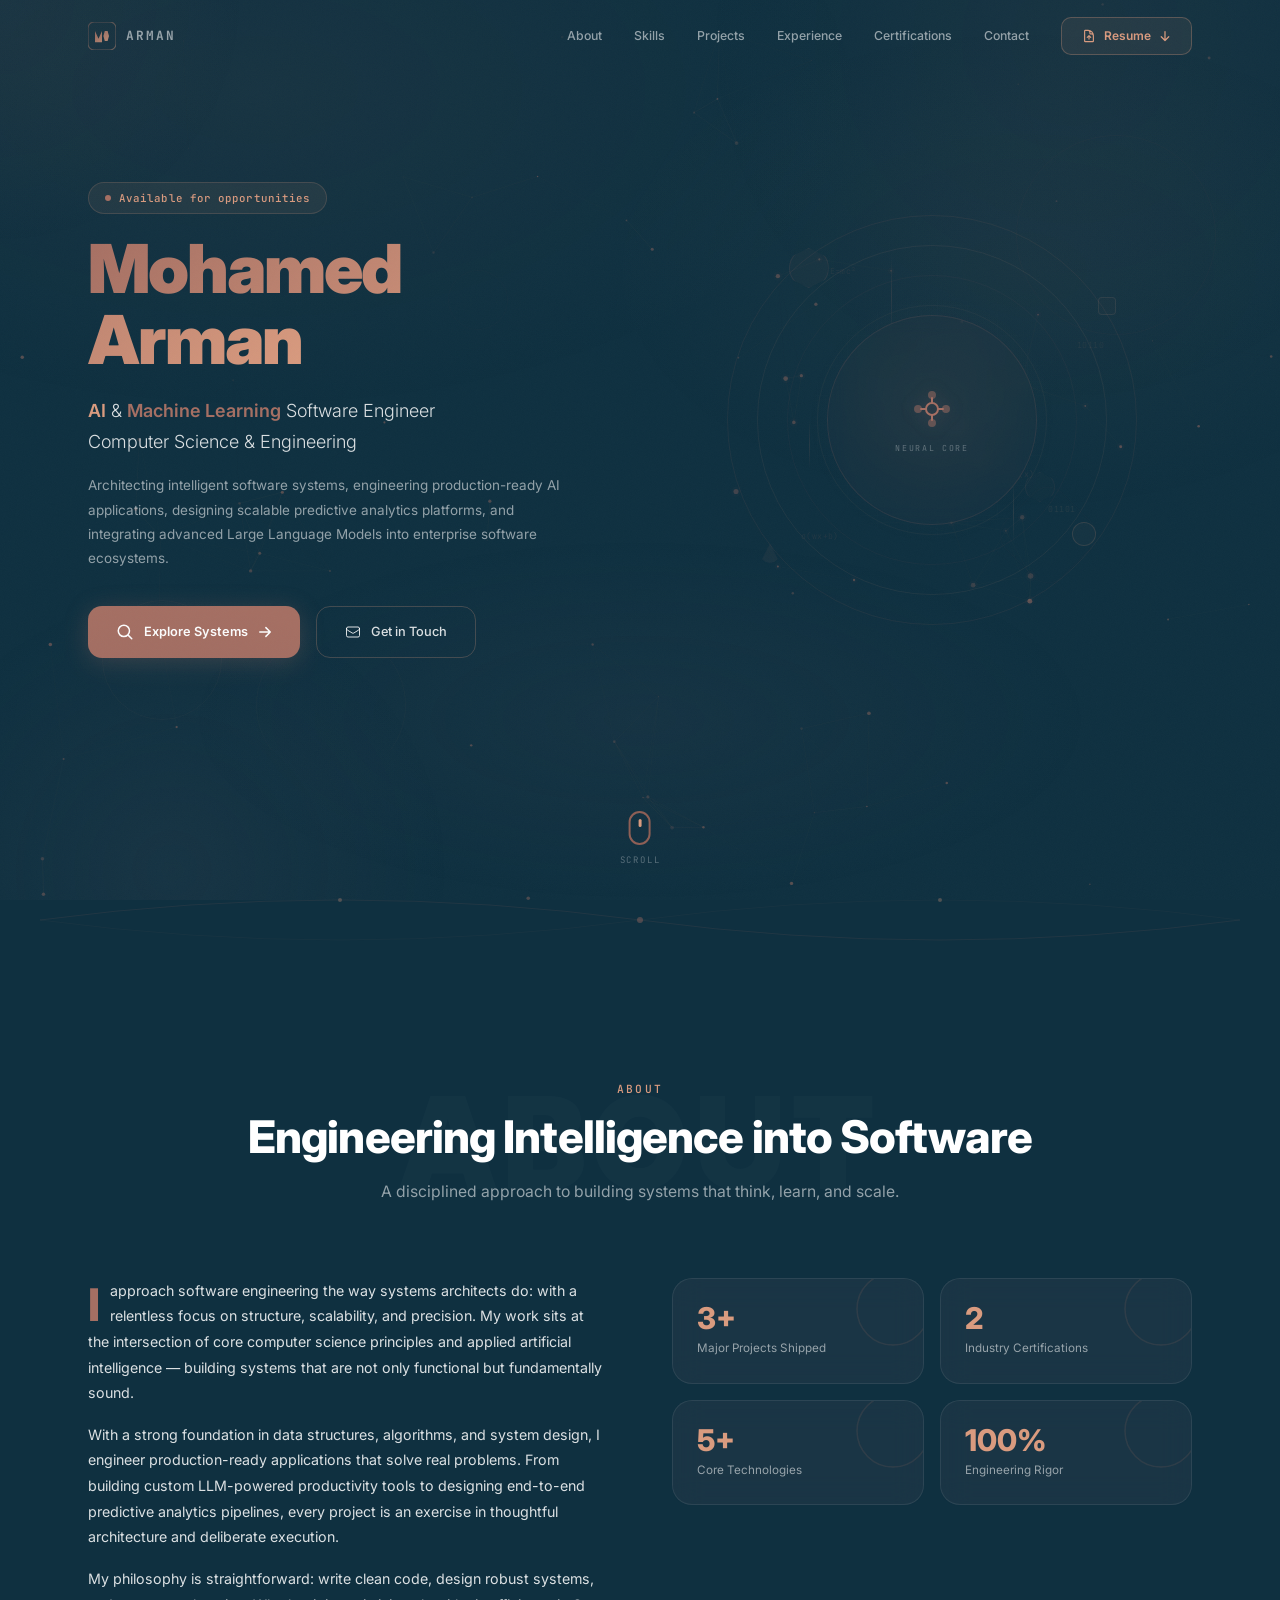
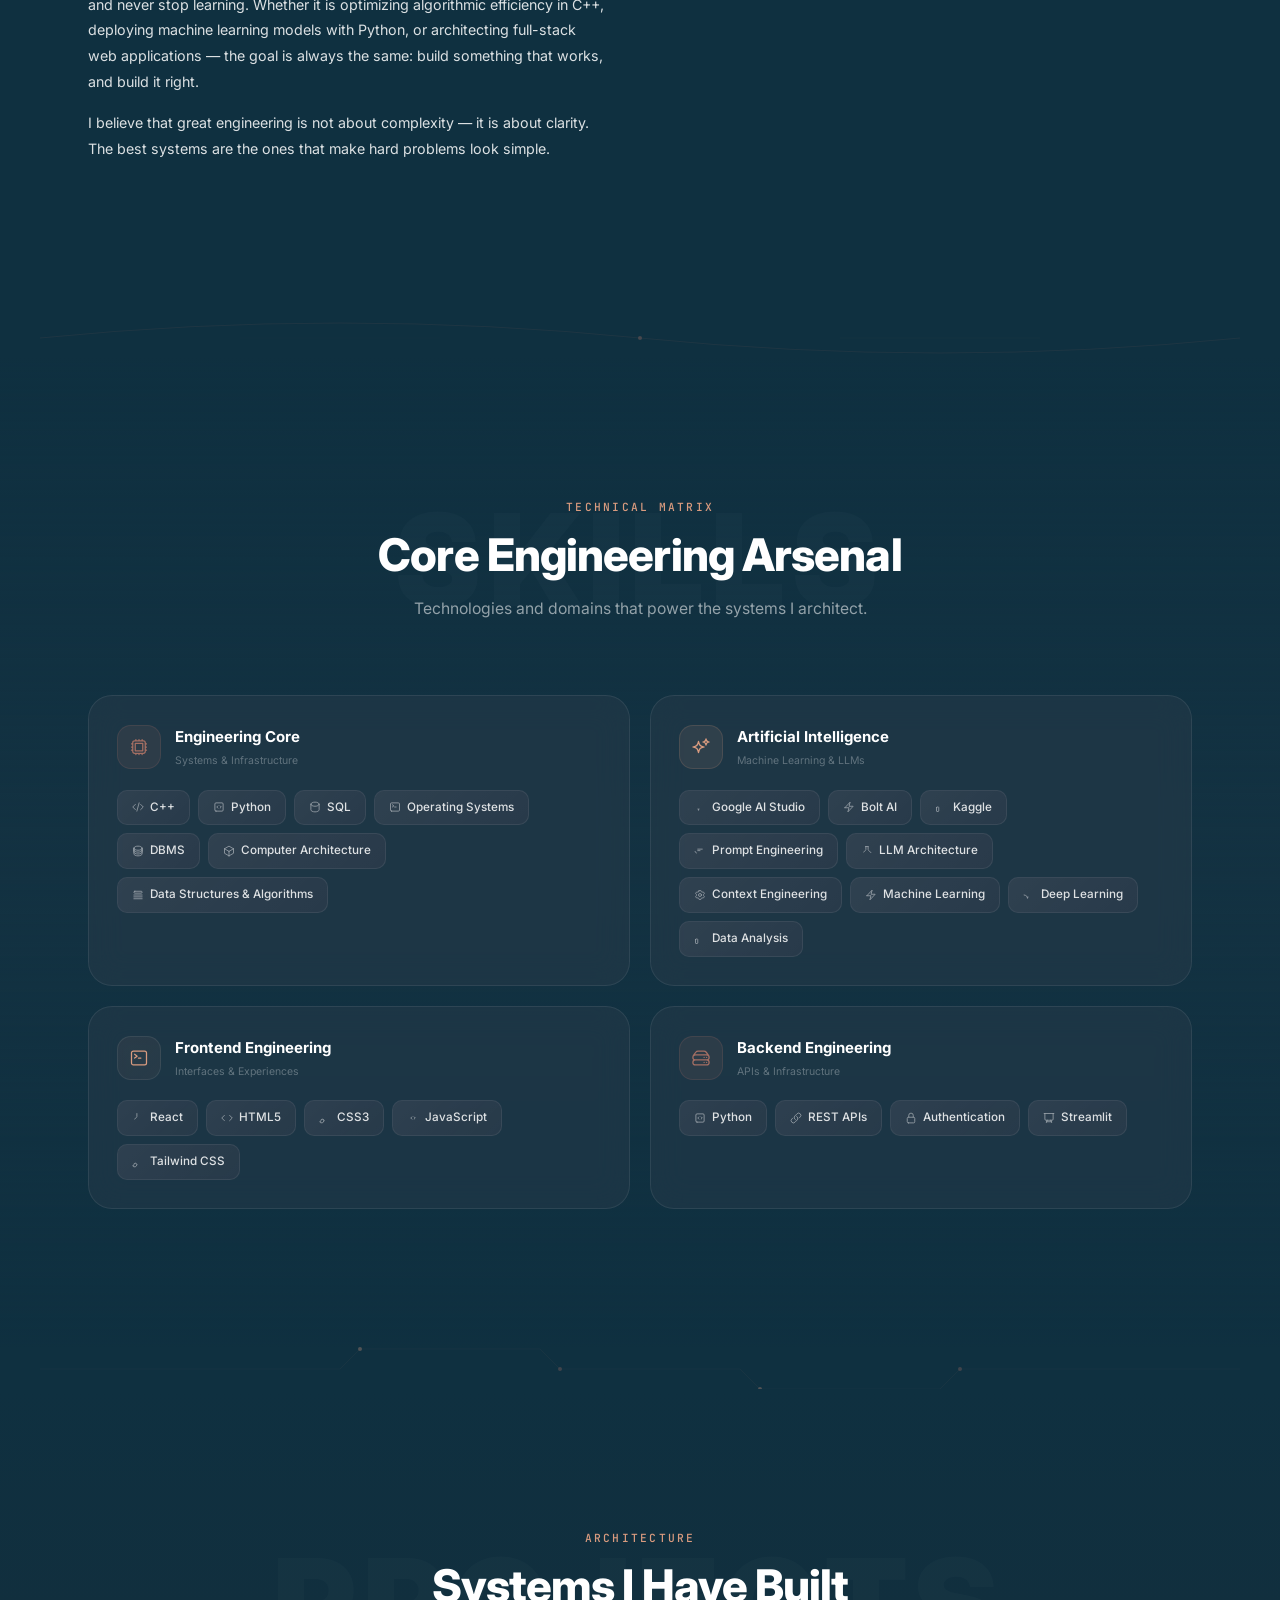
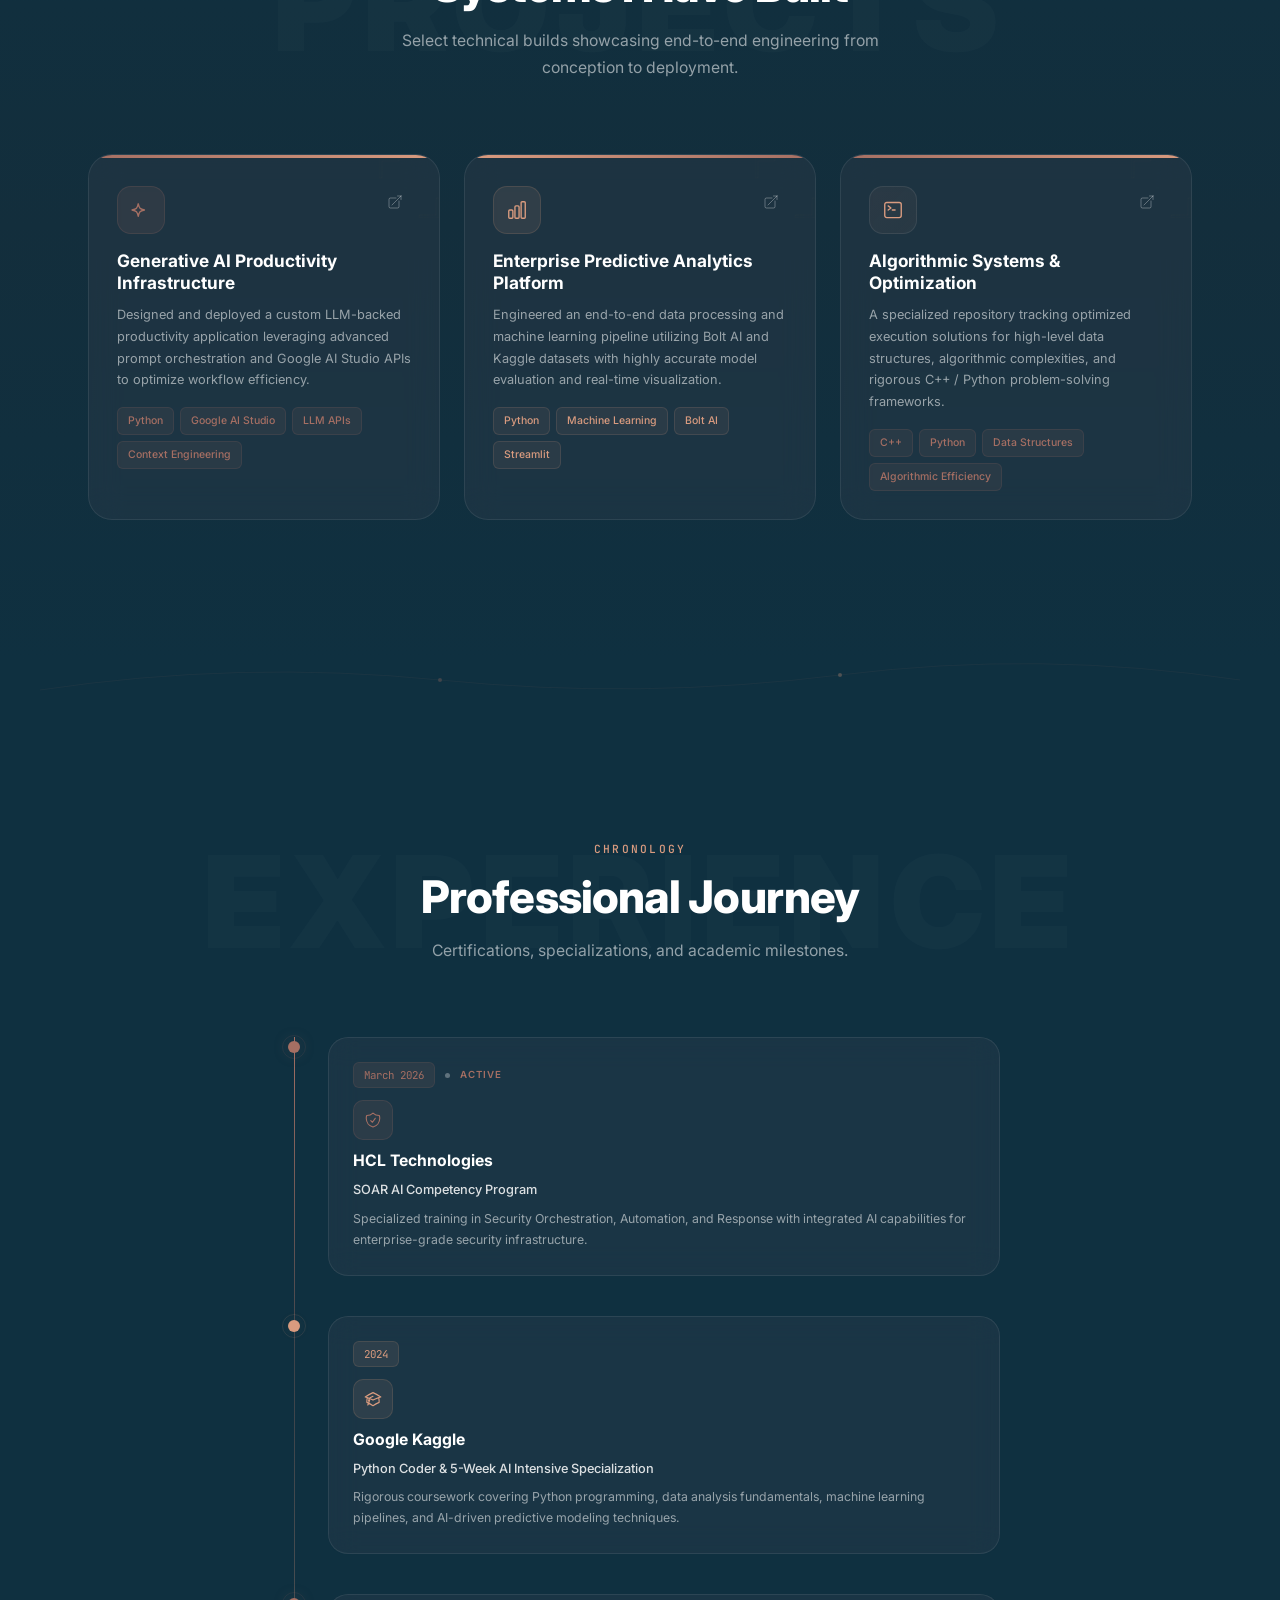
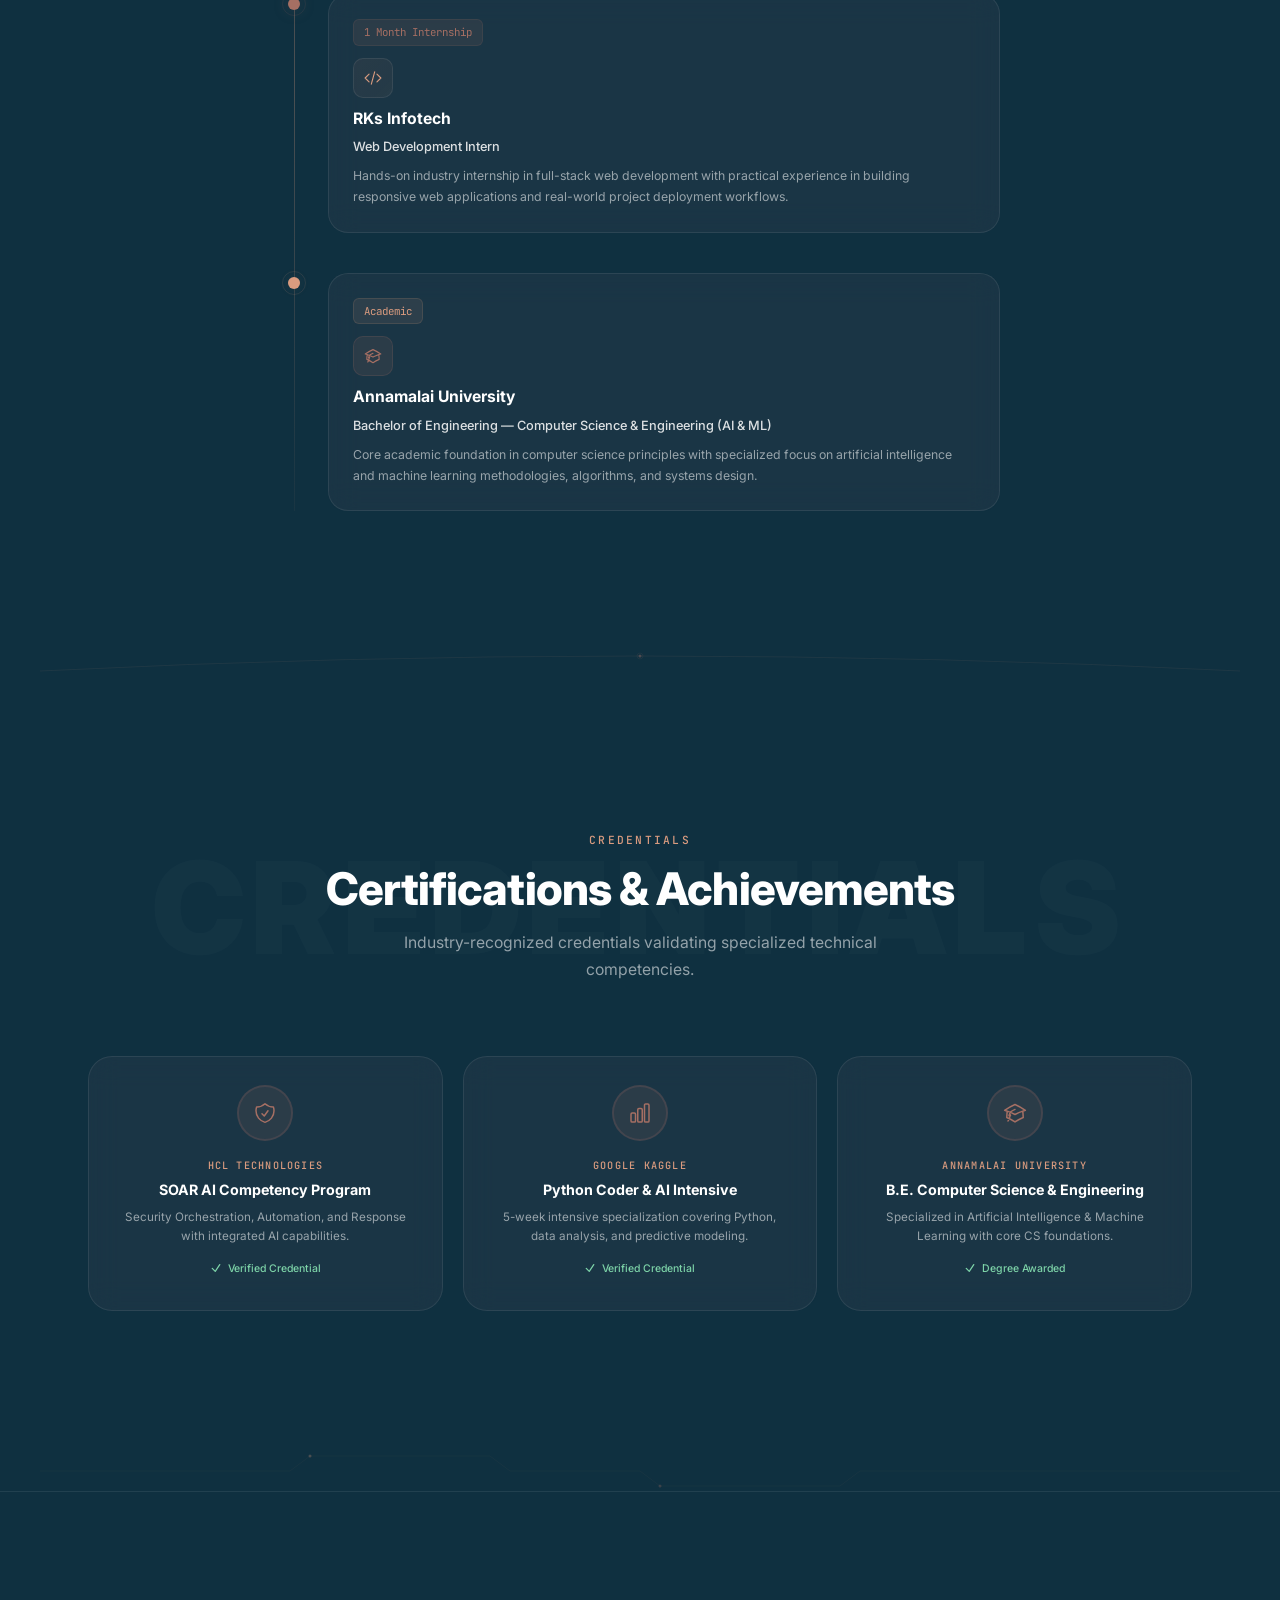
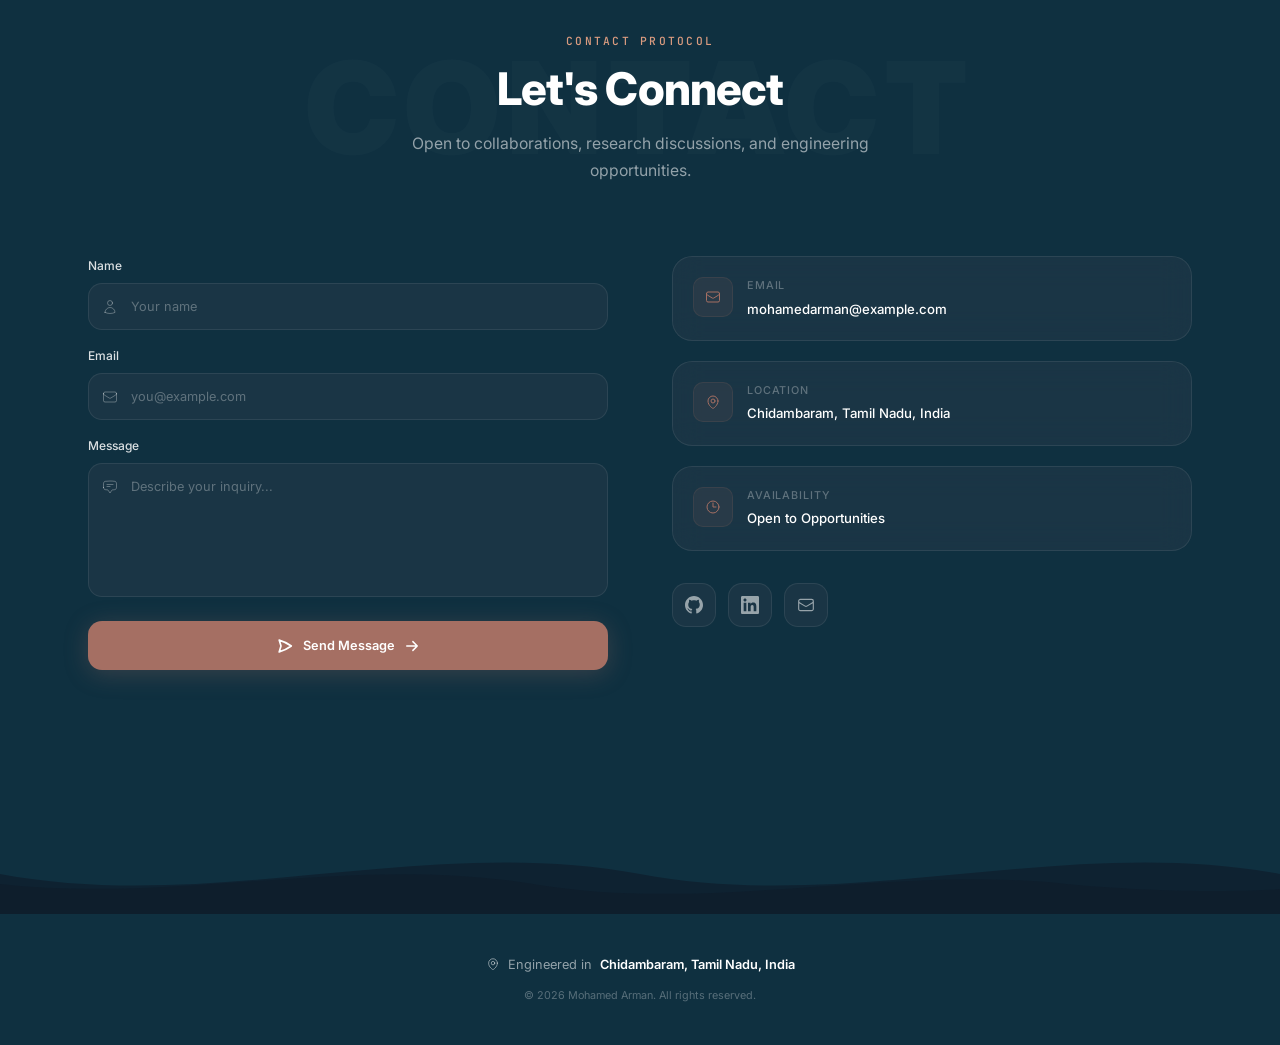
==== index.html @ 9adf2911 "laptop" ====
<!DOCTYPE html>
<html lang="en" class="scroll-smooth">
<head>
  <meta charset="UTF-8">
  <meta name="viewport" content="width=device-width, initial-scale=1.0">
  <meta http-equiv="X-UA-Compatible" content="IE=edge">

  <!-- Primary SEO -->
  <title>Mohamed Arman | AI/ML Software Engineer — Portfolio</title>
  <meta name="description" content="Mohamed Arman — AI & Machine Learning Software Engineer. Portfolio showcasing intelligent systems, predictive analytics, LLM integrations, and full-stack projects. Chidambaram, Tamil Nadu, India.">
  <meta name="keywords" content="Mohamed Arman, AI engineer, machine learning developer, LLM engineer, deep learning, predictive analytics, Python developer, C++ programmer, software engineer India, Chidambaram, Tamil Nadu, Annamalai University, HCL Technologies, Kaggle, Google AI Studio, artificial intelligence portfolio, full stack developer">
  <meta name="author" content="Mohamed Arman">
  <meta name="robots" content="index, follow, max-snippet:-1, max-image-preview:large, max-video-preview:-1">
  <link rel="canonical" href="https://mohamedarman.dev/">

  <!-- Open Graph / Facebook -->
  <meta property="og:type" content="profile">
  <meta property="og:title" content="Mohamed Arman | AI/ML Software Engineer">
  <meta property="og:description" content="Portfolio of Mohamed Arman — AI & Machine Learning Software Engineer specializing in intelligent systems, predictive analytics, and advanced LLM integrations.">
  <meta property="og:url" content="https://mohamedarman.dev/">
  <meta property="og:site_name" content="Mohamed Arman — Portfolio">
  <meta property="og:image" content="https://mohamedarman.dev/og-image.png">
  <meta property="og:image:width" content="1200">
  <meta property="og:image:height" content="630">
  <meta property="og:image:alt" content="Mohamed Arman — AI/ML Software Engineer Portfolio">
  <meta property="og:locale" content="en_IN">
  <meta property="profile:first_name" content="Mohamed">
  <meta property="profile:last_name" content="Arman">

  <!-- Twitter Card -->
  <meta name="twitter:card" content="summary_large_image">
  <meta name="twitter:title" content="Mohamed Arman | AI/ML Software Engineer">
  <meta name="twitter:description" content="AI & Machine Learning Software Engineer. Building intelligent systems, predictive analytics platforms, and advanced LLM integrations.">
  <meta name="twitter:image" content="https://mohamedarman.dev/og-image.png">
  <meta name="twitter:image:alt" content="Mohamed Arman — AI/ML Software Engineer Portfolio">

  <!-- Additional Meta -->
  <meta name="theme-color" content="#0F3040">
  <meta name="msapplication-TileColor" content="#0F3040">
  <meta name="application-name" content="Mohamed Arman Portfolio">
  <meta name="apple-mobile-web-app-title" content="Arman | AI SE">
  <meta name="apple-mobile-web-app-capable" content="yes">
  <meta name="apple-mobile-web-app-status-bar-style" content="black-translucent">

  <!-- Preconnect & Fonts -->
  <link rel="preconnect" href="https://fonts.googleapis.com">
  <link rel="preconnect" href="https://fonts.gstatic.com" crossorigin>
  <link href="https://fonts.googleapis.com/css2?family=Inter:wght@300;400;500;600;700;800;900&family=JetBrains+Mono:wght@400;500;600&display=swap" rel="stylesheet">
  <link rel="stylesheet" href="styles.css">

  <!-- Favicon -->
  <link rel="icon" type="image/svg+xml" href="data:image/svg+xml,<svg xmlns='http://www.w3.org/2000/svg' viewBox='0 0 100 100'><defs><linearGradient id='g' x1='0' y1='0' x2='1' y2='1'><stop offset='0%25' stop-color='%23A56F63'/><stop offset='100%25' stop-color='%23D99B7F'/></linearGradient></defs><rect width='100' height='100' rx='22' fill='%230F3040'/><path d='M25 72V32l12.5 28L50 32v40M55 50l5-18h10l5 18-5 18h-10L55 50z' fill='url(%23g)' opacity='0.9'/></svg>">
  <link rel="apple-touch-icon" href="data:image/svg+xml,<svg xmlns='http://www.w3.org/2000/svg' viewBox='0 0 100 100'><defs><linearGradient id='g' x1='0' y1='0' x2='1' y2='1'><stop offset='0%25' stop-color='%23A56F63'/><stop offset='100%25' stop-color='%23D99B7F'/></linearGradient></defs><rect width='100' height='100' rx='22' fill='%230F3040'/><path d='M25 72V32l12.5 28L50 32v40M55 50l5-18h10l5 18-5 18h-10L55 50z' fill='url(%23g)' opacity='0.9'/></svg>">

  <!-- JSON-LD Structured Data -->
  <script type="application/ld+json">
  {
    "@context": "https://schema.org",
    "@type": "Person",
    "name": "Mohamed Arman",
    "alternateName": ["Arman", "mohamed arman"],
    "url": "https://mohamedarman.dev/",
    "image": "https://mohamedarman.dev/og-image.png",
    "jobTitle": "AI/ML Software Engineer",
    "description": "Software Engineer specializing in Artificial Intelligence, Machine Learning, Deep Learning, LLM Integrations, and Predictive Analytics.",
    "address": {
      "@type": "PostalAddress",
      "addressLocality": "Chidambaram",
      "addressRegion": "Tamil Nadu",
      "addressCountry": "IN"
    },
    "alumniOf": {
      "@type": "CollegeOrUniversity",
      "name": "Annamalai University",
      "department": "Computer Science & Engineering (AI & ML)"
    },
    "knowsAbout": [
      "Artificial Intelligence", "Machine Learning", "Deep Learning",
      "Large Language Models", "Python Programming", "C++ Programming",
      "Predictive Analytics", "Prompt Engineering", "Data Structures",
      "Algorithm Design", "Software Engineering", "Web Development",
      "Google AI Studio", "Kaggle", "LLM Architecture"
    ],
    "sameAs": [
      "https://github.com/",
      "https://linkedin.com/"
    ],
    "hasCredential": [
      {
        "@type": "EducationalOccupationalCredential",
        "name": "SOAR AI Competency Program",
        "recognizedBy": { "@type": "Organization", "name": "HCL Technologies" }
      },
      {
        "@type": "EducationalOccupationalCredential",
        "name": "Python Coder & AI Intensive Specialization",
        "recognizedBy": { "@type": "Organization", "name": "Google Kaggle" }
      }
    ]
  }
  </script>
  <script type="application/ld+json">
  {
    "@context": "https://schema.org",
    "@type": "WebSite",
    "name": "Mohamed Arman — AI/ML Software Engineer Portfolio",
    "url": "https://mohamedarman.dev/",
    "description": "Portfolio of Mohamed Arman, an AI & Machine Learning Software Engineer building intelligent systems and predictive analytics platforms.",
    "author": { "@type": "Person", "name": "Mohamed Arman" },
    "inLanguage": "en-IN"
  }
  </script>
</head>
<body>

  <!-- LOADING SCREEN -->
  <div id="loader" role="status" aria-label="Loading">
    <div class="loader-logo">ARMAN<span style="color:rgba(255,255,255,0.3)"> // </span><span style="color:rgba(255,255,255,0.4)">AI&middot;SE</span></div>
    <div class="loader-bar-track"><div class="loader-bar-fill" id="loader-bar"></div></div>
  </div>

  <!-- SCROLL PROGRESS -->
  <div id="scroll-progress" aria-hidden="true"></div>

  <!-- MOUSE GLOW -->
  <div id="mouse-glow" aria-hidden="true"></div>

  <!-- NOISE TEXTURE -->
  <div id="noise" aria-hidden="true"></div>

  <!-- Floating Accent Shapes -->
  <div class="floating-shapes" aria-hidden="true">
    <div class="float-shape fs-1"></div>
    <div class="float-shape fs-2"></div>
    <div class="float-shape fs-3"></div>
    <div class="float-shape fs-4"></div>
    <div class="float-shape fs-5"></div>
  </div>

  <!-- ═══════ NAVIGATION ═══════ -->
  <header id="nav" role="banner">
    <div class="container nav-inner">
      <a href="#hero" class="nav-logo" aria-label="Arman — Home">
        <svg class="nav-monogram" width="28" height="28" viewBox="0 0 100 100" aria-hidden="true">
          <defs><linearGradient id="nav-g" x1="0" y1="0" x2="1" y2="1"><stop offset="0%" stop-color="#A56F63"/><stop offset="100%" stop-color="#D99B7F"/></linearGradient></defs>
          <rect width="100" height="100" rx="22" fill="none" stroke="url(#nav-g)" stroke-width="4" opacity="0.4"/>
          <path d="M25 72V32l12.5 28L50 32v40M55 50l5-18h10l5 18-5 18h-10L55 50z" fill="url(#nav-g)" opacity="0.85"/>
        </svg>
        <span>ARMAN</span>
      </a>

      <nav class="nav-links" aria-label="Primary navigation">
        <a href="#about" class="nav-link">About</a>
        <a href="#skills" class="nav-link">Skills</a>
        <a href="#projects" class="nav-link">Projects</a>
        <a href="#experience" class="nav-link">Experience</a>
        <a href="#certifications" class="nav-link">Certifications</a>
        <a href="#contact" class="nav-link">Contact</a>
        <a href="#" class="nav-resume" aria-label="Download resume">
          <svg width="14" height="14" fill="none" viewBox="0 0 24 24" stroke="currentColor" stroke-width="2"><path stroke-linecap="round" stroke-linejoin="round" d="M19.5 14.25v-2.625a3.375 3.375 0 00-3.375-3.375h-1.5A1.125 1.125 0 0113.5 7.125v-1.5a3.375 3.375 0 00-3.375-3.375H8.25m6.75 12l-3-3m0 0l-3 3m3-3v6m-1.5-15H5.625c-.621 0-1.125.504-1.125 1.125v17.25c0 .621.504 1.125 1.125 1.125h12.75c.621 0 1.125-.504 1.125-1.125V11.25a9 9 0 00-9-9z"/></svg>
          Resume
          <svg width="12" height="12" fill="none" viewBox="0 0 24 24" stroke="currentColor" stroke-width="2.5"><path stroke-linecap="round" stroke-linejoin="round" d="M19.5 13.5L12 21m0 0l-7.5-7.5M12 21V3"/></svg>
        </a>
      </nav>

      <button class="menu-toggle" id="menu-toggle" aria-label="Open menu" aria-expanded="false">
        <svg width="22" height="22" fill="none" viewBox="0 0 24 24" stroke="currentColor" stroke-width="2"><path stroke-linecap="round" stroke-linejoin="round" d="M3.75 6.75h16.5M3.75 12h16.5m-16.5 5.25h16.5"/></svg>
      </button>
    </div>
  </header>

  <!-- MOBILE MENU -->
  <div id="mobile-menu" role="dialog" aria-label="Mobile navigation">
    <button class="close-btn" id="menu-close" aria-label="Close menu">
      <svg width="24" height="24" fill="none" viewBox="0 0 24 24" stroke="currentColor" stroke-width="2"><path stroke-linecap="round" stroke-linejoin="round" d="M6 18L18 6M6 6l12 12"/></svg>
    </button>
    <a href="#about" class="mobile-link">About</a>
    <a href="#skills" class="mobile-link">Skills</a>
    <a href="#projects" class="mobile-link">Projects</a>
    <a href="#experience" class="mobile-link">Experience</a>
    <a href="#certifications" class="mobile-link">Certifications</a>
    <a href="#contact" class="mobile-link">Contact</a>
    <a href="#" class="btn-primary btn-light-sweep btn-ripple" style="margin-top:16px;">Download Resume</a>
  </div>

  <!-- ═══════ HERO ═══════ -->
  <section id="hero" class="section">
    <canvas id="hero-canvas" aria-hidden="true"></canvas>
    <div class="container hero-grid">
      <div data-reveal>
        <div class="hero-badge">
          <span class="dot"></span>
          Available for opportunities
        </div>
        <h1 class="hero-name">
          <span class="hero-gradient-text">Mohamed Arman</span>
        </h1>
        <h2 class="hero-subtitle">
          <strong>AI</strong> &amp; <em>Machine Learning</em> Software Engineer<br>
          Computer Science &amp; Engineering
        </h2>
        <p class="hero-desc">
          Architecting intelligent software systems, engineering production-ready AI applications, designing scalable predictive analytics platforms, and integrating advanced Large Language Models into enterprise software ecosystems.
        </p>
        <div class="hero-actions">
          <a href="#projects" class="btn-primary btn-light-sweep btn-ripple">
            <svg width="18" height="18" fill="none" viewBox="0 0 24 24" stroke="currentColor" stroke-width="2"><path stroke-linecap="round" stroke-linejoin="round" d="M21 21l-5.197-5.197m0 0A7.5 7.5 0 105.196 5.196a7.5 7.5 0 0010.607 10.607z"/></svg>
            Explore Systems
            <svg width="14" height="14" fill="none" viewBox="0 0 24 24" stroke="currentColor" stroke-width="2.5"><path stroke-linecap="round" stroke-linejoin="round" d="M13.5 4.5L21 12m0 0l-7.5 7.5M21 12H3"/></svg>
          </a>
          <a href="#contact" class="btn-ghost">
            <svg width="16" height="16" fill="none" viewBox="0 0 24 24" stroke="currentColor" stroke-width="1.5"><path stroke-linecap="round" stroke-linejoin="round" d="M21.75 6.75v10.5a2.25 2.25 0 01-2.25 2.25h-15a2.25 2.25 0 01-2.25-2.25V6.75m19.5 0A2.25 2.25 0 0019.5 4.5h-15a2.25 2.25 0 00-2.25 2.25m19.5 0v.243a2.25 2.25 0 01-1.07 1.916l-7.5 4.615a2.25 2.25 0 01-2.36 0L3.32 8.91a2.25 2.25 0 01-1.07-1.916V6.75"/></svg>
            Get in Touch
          </a>
        </div>
      </div>

      <!-- Hero Visual: Neural Network Artwork -->
      <div class="hero-visual" aria-hidden="true">
        <div class="neural-artwork">
          <!-- Blueprint grid overlay -->
          <div class="neural-grid"></div>
          
          <!-- Floating geometric shapes -->
          <div class="geo-shape geo-hexagon"></div>
          <div class="geo-shape geo-circle"></div>
          <div class="geo-shape geo-triangle"></div>
          <div class="geo-shape geo-square"></div>
          <div class="geo-shape geo-hex-2"></div>
          
          <!-- Orbital rings -->
          <div class="neural-ring ring-1"></div>
          <div class="neural-ring ring-2"></div>
          <div class="neural-ring ring-3"></div>
          <div class="neural-ring ring-4"></div>
          
          <!-- Central AI core -->
          <div class="ai-core">
            <div class="ai-core-pulse"></div>
            <div class="ai-core-ring"></div>
            <svg class="ai-core-icon" width="48" height="48" viewBox="0 0 24 24" fill="none" stroke="currentColor" stroke-width="1">
              <circle cx="12" cy="12" r="3"/>
              <circle cx="12" cy="5" r="1.5" fill="currentColor" opacity="0.5"/>
              <circle cx="19" cy="12" r="1.5" fill="currentColor" opacity="0.5"/>
              <circle cx="12" cy="19" r="1.5" fill="currentColor" opacity="0.5"/>
              <circle cx="5" cy="12" r="1.5" fill="currentColor" opacity="0.5"/>
              <line x1="12" y1="9" x2="12" y2="6.5" stroke-linecap="round"/>
              <line x1="15" y1="12" x2="17.5" y2="12" stroke-linecap="round"/>
              <line x1="12" y1="15" x2="12" y2="17.5" stroke-linecap="round"/>
              <line x1="9" y1="12" x2="6.5" y2="12" stroke-linecap="round"/>
            </svg>
            <span class="ai-core-label">NEURAL CORE</span>
          </div>
          
          <!-- Network nodes (SVG rendered by JS) -->
          <svg class="neural-nodes" viewBox="0 0 500 500">
            <!-- Static node positions rendered by JS -->
          </svg>
          
          <!-- Circuit traces -->
          <svg class="circuit-traces" viewBox="0 0 500 500">
            <path d="M50,250 Q125,200 200,250 T350,250" fill="none" stroke="rgba(165,111,99,0.08)" stroke-width="0.5"/>
            <path d="M100,400 Q200,350 300,400 T450,350" fill="none" stroke="rgba(217,155,127,0.06)" stroke-width="0.5"/>
            <path d="M250,50 Q300,125 250,200 T250,350" fill="none" stroke="rgba(165,111,99,0.05)" stroke-width="0.5"/>
          </svg>
          
          <!-- Floating equation/binary text -->
          <span class="neural-text nt-1">E=mc&sup2;</span>
          <span class="neural-text nt-2">01101</span>
          <span class="neural-text nt-3">&sigma;(wx+b)</span>
          <span class="neural-text nt-4">10110</span>
          <span class="neural-text nt-5">&nabla;f(x)</span>
          
          <!-- Data stream lines -->
          <div class="data-stream ds-1"></div>
          <div class="data-stream ds-2"></div>
          <div class="data-stream ds-3"></div>
        </div>
      </div>
    </div>

    <div class="scroll-indicator">
      <div class="scroll-mouse"><div class="scroll-wheel"></div></div>
      <span class="scroll-label">Scroll</span>
    </div>
  </section>

  <!-- Section Divider -->
  <div class="section-divider" aria-hidden="true">
    <svg viewBox="0 0 1200 80" preserveAspectRatio="none">
      <path d="M0,40 Q300,0 600,40 T1200,40" fill="none" stroke="rgba(165,111,99,0.12)" stroke-width="1"/>
      <path d="M0,40 Q300,80 600,40 T1200,40" fill="none" stroke="rgba(217,155,127,0.08)" stroke-width="0.5"/>
      <circle cx="600" cy="40" r="3" fill="#A56F63" opacity="0.4"/>
      <circle cx="300" cy="20" r="2" fill="#D99B7F" opacity="0.3"/>
      <circle cx="900" cy="20" r="2" fill="#D99B7F" opacity="0.3"/>
    </svg>
  </div>

  <!-- ═══════ ABOUT ═══════ -->
  <section id="about" class="section">
    <div class="container">
      <div class="section-header center" data-reveal>
        <span class="section-bg-title" aria-hidden="true">ABOUT</span>
        <p class="section-label">About</p>
        <h2 class="section-title">Engineering Intelligence into Software</h2>
        <p class="section-desc">A disciplined approach to building systems that think, learn, and scale.</p>
      </div>

      <div class="about-grid">
        <div class="about-text" data-reveal="left">
          <p>I approach software engineering the way systems architects do: with a relentless focus on structure, scalability, and precision. My work sits at the intersection of core computer science principles and applied artificial intelligence — building systems that are not only functional but fundamentally sound.</p>
          <p>With a strong foundation in data structures, algorithms, and system design, I engineer production-ready applications that solve real problems. From building custom LLM-powered productivity tools to designing end-to-end predictive analytics pipelines, every project is an exercise in thoughtful architecture and deliberate execution.</p>
          <p>My philosophy is straightforward: write clean code, design robust systems, and never stop learning. Whether it is optimizing algorithmic efficiency in C++, deploying machine learning models with Python, or architecting full-stack web applications — the goal is always the same: build something that works, and build it right.</p>
          <p>I believe that great engineering is not about complexity — it is about clarity. The best systems are the ones that make hard problems look simple.</p>
        </div>
        <div class="about-stats" data-reveal="right">
          <div class="stat-card stagger-1">
            <div class="stat-ring" aria-hidden="true"><svg viewBox="0 0 80 80"><circle cx="40" cy="40" r="36" fill="none" stroke="rgba(217,155,127,0.12)" stroke-width="1.5"/><circle cx="40" cy="40" r="36" fill="none" stroke="#A56F63" stroke-width="1.5" stroke-dasharray="226" stroke-dashoffset="56" stroke-linecap="round" opacity="0.4"/></svg></div>
            <div class="stat-number">3+</div>
            <div class="stat-label">Major Projects Shipped</div>
          </div>
          <div class="stat-card stagger-2">
            <div class="stat-ring" aria-hidden="true"><svg viewBox="0 0 80 80"><circle cx="40" cy="40" r="36" fill="none" stroke="rgba(217,155,127,0.12)" stroke-width="1.5"/><circle cx="40" cy="40" r="36" fill="none" stroke="#A56F63" stroke-width="1.5" stroke-dasharray="226" stroke-dashoffset="56" stroke-linecap="round" opacity="0.4"/></svg></div>
            <div class="stat-number">2</div>
            <div class="stat-label">Industry Certifications</div>
          </div>
          <div class="stat-card stagger-3">
            <div class="stat-ring" aria-hidden="true"><svg viewBox="0 0 80 80"><circle cx="40" cy="40" r="36" fill="none" stroke="rgba(217,155,127,0.12)" stroke-width="1.5"/><circle cx="40" cy="40" r="36" fill="none" stroke="#A56F63" stroke-width="1.5" stroke-dasharray="226" stroke-dashoffset="56" stroke-linecap="round" opacity="0.4"/></svg></div>
            <div class="stat-number">5+</div>
            <div class="stat-label">Core Technologies</div>
          </div>
          <div class="stat-card stagger-4">
            <div class="stat-ring" aria-hidden="true"><svg viewBox="0 0 80 80"><circle cx="40" cy="40" r="36" fill="none" stroke="rgba(217,155,127,0.12)" stroke-width="1.5"/><circle cx="40" cy="40" r="36" fill="none" stroke="#A56F63" stroke-width="1.5" stroke-dasharray="226" stroke-dashoffset="56" stroke-linecap="round" opacity="0.4"/></svg></div>
            <div class="stat-number">100%</div>
            <div class="stat-label">Engineering Rigor</div>
          </div>
        </div>
      </div>
    </div>
  </section>

  <div class="section-divider" aria-hidden="true">
    <svg viewBox="0 0 1200 80" preserveAspectRatio="none">
      <path d="M0,40 Q300,10 600,40 T1200,40" fill="none" stroke="rgba(165,111,99,0.10)" stroke-width="1"/>
      <line x1="200" y1="40" x2="400" y2="40" stroke="rgba(165,111,99,0.06)" stroke-width="0.5"/>
      <line x1="800" y1="40" x2="1000" y2="40" stroke="rgba(217,155,127,0.06)" stroke-width="0.5"/>
      <circle cx="600" cy="40" r="2" fill="#A56F63" opacity="0.35"/>
    </svg>
  </div>

  <!-- ═══════ SKILLS ═══════ -->
  <section id="skills" class="section">
    <div class="container">
      <div class="section-header center" data-reveal>
        <span class="section-bg-title" aria-hidden="true">SKILLS</span>
        <p class="section-label">Technical Matrix</p>
        <h2 class="section-title">Core Engineering Arsenal</h2>
        <p class="section-desc">Technologies and domains that power the systems I architect.</p>
      </div>

      <div class="skills-grid" data-reveal>
        <!-- Engineering Core -->
        <div class="skill-domain" data-domain="engineering">
          <div class="skill-domain-header">
            <div class="skill-icon primary">
              <svg width="20" height="20" fill="none" viewBox="0 0 24 24" stroke="currentColor" stroke-width="1.5"><path stroke-linecap="round" stroke-linejoin="round" d="M8.25 3v1.5M4.5 8.25H3m18 0h-1.5M4.5 12H3m18 0h-1.5M4.5 15.75H3m18 0h-1.5M8.25 19.5V21M12 3v1.5m0 15V21m3.75-18v1.5m0 15V21m-9-1.5h10.5a2.25 2.25 0 002.25-2.25V6.75a2.25 2.25 0 00-2.25-2.25H6.75A2.25 2.25 0 004.5 6.75v10.5a2.25 2.25 0 002.25 2.25zm.75-12h9v9h-9v-9z"/></svg>
            </div>
            <div>
              <div class="skill-domain-title">Engineering Core</div>
              <div class="skill-domain-sub">Systems &amp; Infrastructure</div>
            </div>
          </div>
          <div class="skill-chips">
            <span class="skill-chip" data-skill="cpp"><svg width="12" height="12" fill="none" viewBox="0 0 24 24" stroke="currentColor" stroke-width="2"><path stroke-linecap="round" stroke-linejoin="round" d="M17.25 6.75L22.5 12l-5.25 5.25m-10.5 0L1.5 12l5.25-5.25m7.5-3l-4.5 16.5"/></svg>C++</span>
            <span class="skill-chip" data-skill="python"><svg width="12" height="12" fill="none" viewBox="0 0 24 24" stroke="currentColor" stroke-width="2"><path stroke-linecap="round" stroke-linejoin="round" d="M14.25 9.75L16.5 12l-2.25 2.25m-4.5 0L7.5 12l2.25-2.25M6 20.25h12A2.25 2.25 0 0020.25 18V6A2.25 2.25 0 0018 3.75H6A2.25 2.25 0 003.75 6v12A2.25 2.25 0 006 20.25z"/></svg>Python</span>
            <span class="skill-chip" data-skill="sql"><svg width="12" height="12" fill="none" viewBox="0 0 24 24" stroke="currentColor" stroke-width="2"><path stroke-linecap="round" stroke-linejoin="round" d="M20.25 6.375c0 2.278-3.694 4.125-8.25 4.125S3.75 8.653 3.75 6.375m16.5 0c0-2.278-3.694-4.125-8.25-4.125S3.75 4.097 3.75 6.375m16.5 0v11.25c0 2.278-3.694 4.125-8.25 4.125s-8.25-1.847-8.25-4.125V6.375"/></svg>SQL</span>
            <span class="skill-chip" data-skill="os"><svg width="12" height="12" fill="none" viewBox="0 0 24 24" stroke="currentColor" stroke-width="2"><path stroke-linecap="round" stroke-linejoin="round" d="M6.75 7.5l3 2.25-3 2.25m4.5 0h3m-9 8.25h13.5A2.25 2.25 0 0021 18V6a2.25 2.25 0 00-2.25-2.25H5.25A2.25 2.25 0 003 6v12a2.25 2.25 0 002.25 2.25z"/></svg>Operating Systems</span>
            <span class="skill-chip" data-skill="dbms"><svg width="12" height="12" fill="none" viewBox="0 0 24 24" stroke="currentColor" stroke-width="2"><path stroke-linecap="round" stroke-linejoin="round" d="M20.25 6.375c0 2.278-3.694 4.125-8.25 4.125S3.75 8.653 3.75 6.375m16.5 0c0-2.278-3.694-4.125-8.25-4.125S3.75 4.097 3.75 6.375m16.5 0v11.25c0 2.278-3.694 4.125-8.25 4.125s-8.25-1.847-8.25-4.125V6.375m16.5 0v3.75m-16.5-3.75v3.75m16.5 0v3.75C20.25 16.153 16.556 18 12 18s-8.25-1.847-8.25-4.125v-3.75m16.5 0c0 2.278-3.694 4.125-8.25 4.125s-8.25-1.847-8.25-4.125"/></svg>DBMS</span>
            <span class="skill-chip" data-skill="arch"><svg width="12" height="12" fill="none" viewBox="0 0 24 24" stroke="currentColor" stroke-width="2"><path stroke-linecap="round" stroke-linejoin="round" d="M21 7.5l-9-5.25L3 7.5m18 0l-9 5.25m9-5.25v9l-9 5.25M3 7.5l9 5.25M3 7.5v9l9 5.25m0-9v9"/></svg>Computer Architecture</span>
            <span class="skill-chip" data-skill="dsa"><svg width="12" height="12" fill="none" viewBox="0 0 24 24" stroke="currentColor" stroke-width="2"><path stroke-linecap="round" stroke-linejoin="round" d="M3.75 12h16.5m-16.5 3.75h16.5M3.75 19.5h16.5M5.625 4.5h12.75a1.875 1.875 0 010 3.75H5.625a1.875 1.875 0 010-3.75z"/></svg>Data Structures &amp; Algorithms</span>
          </div>
        </div>

        <!-- AI & ML -->
        <div class="skill-domain" data-domain="ai">
          <div class="skill-domain-header">
            <div class="skill-icon secondary">
              <svg width="20" height="20" fill="none" viewBox="0 0 24 24" stroke="currentColor" stroke-width="1.5"><path stroke-linecap="round" stroke-linejoin="round" d="M9.813 15.904L9 18.75l-.813-2.846a4.5 4.5 0 00-3.09-3.09L2.25 12l2.846-.813a4.5 4.5 0 003.09-3.09L9 5.25l.813 2.846a4.5 4.5 0 003.09 3.09L15.75 12l-2.846.813a4.5 4.5 0 00-3.09 3.09z"/><path stroke-linecap="round" stroke-linejoin="round" d="M18.259 8.715L18 9.75l-.259-1.035a3.375 3.375 0 00-2.455-2.456L14.25 6l1.036-.259a3.375 3.375 0 002.455-2.456L18 2.25l.259 1.035a3.375 3.375 0 002.455 2.456L21.75 6l-1.036.259a3.375 3.375 0 00-2.455 2.456z"/></svg>
            </div>
            <div>
              <div class="skill-domain-title">Artificial Intelligence</div>
              <div class="skill-domain-sub">Machine Learning &amp; LLMs</div>
            </div>
          </div>
          <div class="skill-chips">
            <span class="skill-chip" data-skill="ai-studio"><svg width="12" height="12" fill="none" viewBox="0 0 24 24" stroke="currentColor" stroke-width="2"><path stroke-linecap="round" stroke-linejoin="round" d="M9.813 15.904L9 18.75l-.813-2.846"/></svg>Google AI Studio</span>
            <span class="skill-chip" data-skill="bolt"><svg width="12" height="12" fill="none" viewBox="0 0 24 24" stroke="currentColor" stroke-width="2"><path stroke-linecap="round" stroke-linejoin="round" d="M3.75 13.5l10.5-11.25L12 10.5h8.25L9.75 21.75 12 13.5H3.75z"/></svg>Bolt AI</span>
            <span class="skill-chip" data-skill="kaggle"><svg width="12" height="12" fill="none" viewBox="0 0 24 24" stroke="currentColor" stroke-width="2"><path stroke-linecap="round" stroke-linejoin="round" d="M3 13.125C3 12.504 3.504 12 4.125 12h2.25c.621 0 1.125.504 1.125 1.125v6.75C7.5 20.496 6.996 21 6.375 21h-2.25A1.125 1.125 0 013 19.875v-6.75z"/></svg>Kaggle</span>
            <span class="skill-chip" data-skill="prompt"><svg width="12" height="12" fill="none" viewBox="0 0 24 24" stroke="currentColor" stroke-width="2"><path stroke-linecap="round" stroke-linejoin="round" d="M7.5 8.25h9m-9 3H12m-9.75 1.51c0 1.6 1.123 2.994 2.707 3.227"/></svg>Prompt Engineering</span>
            <span class="skill-chip" data-skill="llm"><svg width="12" height="12" fill="none" viewBox="0 0 24 24" stroke="currentColor" stroke-width="2"><path stroke-linecap="round" stroke-linejoin="round" d="M9.75 3.104v5.714a2.25 2.25 0 01-.659 1.591L5 14.5M9.75 3.104c-.251.023-.501.05-.75.082m.75-.082a24.301 24.301 0 014.5 0m0 0v5.714c0 .597.237 1.17.659 1.591L19.8 15.3"/></svg>LLM Architecture</span>
            <span class="skill-chip" data-skill="context"><svg width="12" height="12" fill="none" viewBox="0 0 24 24" stroke="currentColor" stroke-width="2"><path stroke-linecap="round" stroke-linejoin="round" d="M9.594 3.94c.09-.542.56-.94 1.11-.94h2.593c.55 0 1.02.398 1.11.94l.213 1.281c.063.374.313.686.645.87.074.04.147.083.22.127.324.196.72.257 1.075.124l1.217-.456a1.125 1.125 0 011.37.49l1.296 2.247a1.125 1.125 0 01-.26 1.431l-1.003.827c-.293.24-.438.613-.431.992a6.759 6.759 0 010 .255c-.007.378.138.75.43.99l1.005.828c.424.35.534.954.26 1.43l-1.298 2.247a1.125 1.125 0 01-1.369.491l-1.217-.456c-.355-.133-.75-.072-1.076.124a6.57 6.57 0 01-.22.128c-.331.183-.581.495-.644.869l-.213 1.28c-.09.543-.56.941-1.11.941h-2.594c-.55 0-1.02-.398-1.11-.94l-.213-1.281c-.062-.374-.312-.686-.644-.87a6.52 6.52 0 01-.22-.127c-.325-.196-.72-.257-1.076-.124l-1.217.456a1.125 1.125 0 01-1.369-.49l-1.297-2.247a1.125 1.125 0 01.26-1.431l1.004-.827c.292-.24.437-.613.43-.992a6.932 6.932 0 010-.255c.007-.378-.138-.75-.43-.99l-1.004-.828a1.125 1.125 0 01-.26-1.43l1.297-2.247a1.125 1.125 0 011.37-.491l1.216.456c.356.133.751.072 1.076-.124.072-.044.146-.087.22-.128.332-.183.582-.495.644-.869l.214-1.281z"/><path stroke-linecap="round" stroke-linejoin="round" d="M15 12a3 3 0 11-6 0 3 3 0 016 0z"/></svg>Context Engineering</span>
            <span class="skill-chip" data-skill="ml"><svg width="12" height="12" fill="none" viewBox="0 0 24 24" stroke="currentColor" stroke-width="2"><path stroke-linecap="round" stroke-linejoin="round" d="M3.75 13.5l10.5-11.25L12 10.5h8.25L9.75 21.75 12 13.5H3.75z"/></svg>Machine Learning</span>
            <span class="skill-chip" data-skill="dl"><svg width="12" height="12" fill="none" viewBox="0 0 24 24" stroke="currentColor" stroke-width="2"><path stroke-linecap="round" stroke-linejoin="round" d="M9.813 15.904L9 18.75l-.813-2.846a4.5 4.5 0 00-3.09-3.09L2.25 12"/></svg>Deep Learning</span>
            <span class="skill-chip" data-skill="data"><svg width="12" height="12" fill="none" viewBox="0 0 24 24" stroke="currentColor" stroke-width="2"><path stroke-linecap="round" stroke-linejoin="round" d="M3 13.125C3 12.504 3.504 12 4.125 12h2.25c.621 0 1.125.504 1.125 1.125v6.75C7.5 20.496 6.996 21 6.375 21h-2.25A1.125 1.125 0 013 19.875v-6.75z"/></svg>Data Analysis</span>
          </div>
        </div>

        <!-- Frontend -->
        <div class="skill-domain" data-domain="frontend">
          <div class="skill-domain-header">
            <div class="skill-icon tertiary">
              <svg width="20" height="20" fill="none" viewBox="0 0 24 24" stroke="currentColor" stroke-width="1.5"><path stroke-linecap="round" stroke-linejoin="round" d="M6.75 7.5l3 2.25-3 2.25m4.5 0h3m-9 8.25h13.5A2.25 2.25 0 0021 18V6a2.25 2.25 0 00-2.25-2.25H5.25A2.25 2.25 0 003 6v12a2.25 2.25 0 002.25 2.25z"/></svg>
            </div>
            <div>
              <div class="skill-domain-title">Frontend Engineering</div>
              <div class="skill-domain-sub">Interfaces &amp; Experiences</div>
            </div>
          </div>
          <div class="skill-chips">
            <span class="skill-chip" data-skill="react"><svg width="12" height="12" fill="none" viewBox="0 0 24 24" stroke="currentColor" stroke-width="2"><path stroke-linecap="round" stroke-linejoin="round" d="M9.75 3.104v5.714a2.25 2.25 0 01-.659 1.591L5 14.5"/></svg>React</span>
            <span class="skill-chip" data-skill="html"><svg width="12" height="12" fill="none" viewBox="0 0 24 24" stroke="currentColor" stroke-width="2"><path stroke-linecap="round" stroke-linejoin="round" d="M17.25 6.75L22.5 12l-5.25 5.25m-10.5 0L1.5 12l5.25-5.25"/></svg>HTML5</span>
            <span class="skill-chip" data-skill="css"><svg width="12" height="12" fill="none" viewBox="0 0 24 24" stroke="currentColor" stroke-width="2"><path stroke-linecap="round" stroke-linejoin="round" d="M9.53 16.122a3 3 0 00-5.78 1.128 2.25 2.25 0 01-2.4 2.245 4.5 4.5 0 008.4-2.245c0-.399-.078-.78-.22-1.128z"/></svg>CSS3</span>
            <span class="skill-chip" data-skill="js"><svg width="12" height="12" fill="none" viewBox="0 0 24 24" stroke="currentColor" stroke-width="2"><path stroke-linecap="round" stroke-linejoin="round" d="M14.25 9.75L16.5 12l-2.25 2.25m-4.5 0L7.5 12l2.25-2.25"/></svg>JavaScript</span>
            <span class="skill-chip" data-skill="tailwind"><svg width="12" height="12" fill="none" viewBox="0 0 24 24" stroke="currentColor" stroke-width="2"><path stroke-linecap="round" stroke-linejoin="round" d="M9.53 16.122a3 3 0 00-5.78 1.128 2.25 2.25 0 01-2.4 2.245 4.5 4.5 0 008.4-2.245z"/></svg>Tailwind CSS</span>
          </div>
        </div>

        <!-- Backend -->
        <div class="skill-domain" data-domain="backend">
          <div class="skill-domain-header">
            <div class="skill-icon primary">
              <svg width="20" height="20" fill="none" viewBox="0 0 24 24" stroke="currentColor" stroke-width="1.5"><path stroke-linecap="round" stroke-linejoin="round" d="M5.25 14.25h13.5m-13.5 0a3 3 0 01-3-3m3 3a3 3 0 100 6h13.5a3 3 0 100-6m-16.5-3a3 3 0 013-3h13.5a3 3 0 013 3m-19.5 0a4.5 4.5 0 01.9-2.7L5.737 5.1a3.375 3.375 0 012.7-1.35h7.126c1.062 0 2.062.5 2.7 1.35l2.587 3.45a4.5 4.5 0 01.9 2.7m0 0a3 3 0 01-3 3m0 3h.008v.008h-.008v-.008zm0-6h.008v.008h-.008v-.008zm-3 6h.008v.008h-.008v-.008zm0-6h.008v.008h-.008v-.008z"/></svg>
            </div>
            <div>
              <div class="skill-domain-title">Backend Engineering</div>
              <div class="skill-domain-sub">APIs &amp; Infrastructure</div>
            </div>
          </div>
          <div class="skill-chips">
            <span class="skill-chip" data-skill="python-be"><svg width="12" height="12" fill="none" viewBox="0 0 24 24" stroke="currentColor" stroke-width="2"><path stroke-linecap="round" stroke-linejoin="round" d="M14.25 9.75L16.5 12l-2.25 2.25m-4.5 0L7.5 12l2.25-2.25M6 20.25h12A2.25 2.25 0 0020.25 18V6A2.25 2.25 0 0018 3.75H6A2.25 2.25 0 003.75 6v12A2.25 2.25 0 006 20.25z"/></svg>Python</span>
            <span class="skill-chip" data-skill="api"><svg width="12" height="12" fill="none" viewBox="0 0 24 24" stroke="currentColor" stroke-width="2"><path stroke-linecap="round" stroke-linejoin="round" d="M13.19 8.688a4.5 4.5 0 011.242 7.244l-4.5 4.5a4.5 4.5 0 01-6.364-6.364l1.757-1.757m13.35-.622l1.757-1.757a4.5 4.5 0 00-6.364-6.364l-4.5 4.5a4.5 4.5 0 001.242 7.244"/></svg>REST APIs</span>
            <span class="skill-chip" data-skill="auth"><svg width="12" height="12" fill="none" viewBox="0 0 24 24" stroke="currentColor" stroke-width="2"><path stroke-linecap="round" stroke-linejoin="round" d="M16.5 10.5V6.75a4.5 4.5 0 10-9 0v3.75m-.75 11.25h10.5a2.25 2.25 0 002.25-2.25v-6.75a2.25 2.25 0 00-2.25-2.25H6.75a2.25 2.25 0 00-2.25 2.25v6.75a2.25 2.25 0 002.25 2.25z"/></svg>Authentication</span>
            <span class="skill-chip" data-skill="streamlit"><svg width="12" height="12" fill="none" viewBox="0 0 24 24" stroke="currentColor" stroke-width="2"><path stroke-linecap="round" stroke-linejoin="round" d="M3.75 3v11.25A2.25 2.25 0 006 16.5h2.25M3.75 3h-1.5m1.5 0h16.5m0 0h1.5m-1.5 0v11.25A2.25 2.25 0 0118 16.5h-2.25m-7.5 0h7.5m-7.5 0l-1 3m8.5-3l1 3m0 0l.5 1.5m-.5-1.5h-9.5m0 0l-.5 1.5"/></svg>Streamlit</span>
          </div>
        </div>
      </div>
    </div>
  </section>

  <div class="section-divider divider-circuit" aria-hidden="true">
    <svg viewBox="0 0 1200 80" preserveAspectRatio="none">
      <path d="M0,40 H300 L320,20 H500 L520,40 H700 L720,60 H900 L920,40 H1200" fill="none" stroke="rgba(165,111,99,0.10)" stroke-width="0.8"/>
      <circle cx="320" cy="20" r="2" fill="#D99B7F" opacity="0.4"/>
      <circle cx="520" cy="40" r="2" fill="#A56F63" opacity="0.4"/>
      <circle cx="720" cy="60" r="2" fill="#D99B7F" opacity="0.4"/>
      <circle cx="920" cy="40" r="2" fill="#A56F63" opacity="0.4"/>
    </svg>
  </div>

  <!-- ═══════ PROJECTS ═══════ -->
  <section id="projects" class="section">
    <div class="container">
      <div class="section-header center" data-reveal>
        <span class="section-bg-title" aria-hidden="true">PROJECTS</span>
        <p class="section-label">Architecture</p>
        <h2 class="section-title">Systems I Have Built</h2>
        <p class="section-desc">Select technical builds showcasing end-to-end engineering from conception to deployment.</p>
      </div>

      <div class="projects-grid" data-reveal="scale">
        <!-- Project 1: Generative AI -->
        <article class="project-card" data-skills="python,ai-studio,llm,prompt,context">
          <div class="project-accent"></div>
          <div class="project-body">
            <div class="project-card-deco" aria-hidden="true">
              <svg width="60" height="60" viewBox="0 0 60 60"><path d="M0,0 L20,0 L20,3 L3,3 L3,20 L0,20Z" fill="none" stroke="rgba(165,111,99,0.15)" stroke-width="0.5"/><path d="M60,60 L40,60 L40,57 L57,57 L57,40 L60,40Z" fill="none" stroke="rgba(165,111,99,0.15)" stroke-width="0.5"/></svg>
            </div>
            <div class="project-top">
              <div class="project-icon skill-icon primary">
                <svg width="22" height="22" fill="none" viewBox="0 0 24 24" stroke="currentColor" stroke-width="1.5"><path stroke-linecap="round" stroke-linejoin="round" d="M9.813 15.904L9 18.75l-.813-2.846a4.5 4.5 0 00-3.09-3.09L2.25 12l2.846-.813a4.5 4.5 0 003.09-3.09L9 5.25l.813 2.846a4.5 4.5 0 003.09 3.09L15.75 12l-2.846.813a4.5 4.5 0 00-3.09 3.09z"/></svg>
              </div>
              <a href="#" class="project-link" aria-label="View repository">
                <svg width="16" height="16" fill="none" viewBox="0 0 24 24" stroke="currentColor" stroke-width="1.5"><path stroke-linecap="round" stroke-linejoin="round" d="M13.5 6H5.25A2.25 2.25 0 003 8.25v10.5A2.25 2.25 0 005.25 21h10.5A2.25 2.25 0 0018 18.75V10.5m-10.5 6L21 3m0 0h-5.25M21 3v5.25"/></svg>
              </a>
            </div>
            <h3 class="project-title">Generative AI Productivity Infrastructure</h3>
            <p class="project-desc">Designed and deployed a custom LLM-backed productivity application leveraging advanced prompt orchestration and Google AI Studio APIs to optimize workflow efficiency.</p>
            <div class="project-tags">
              <span class="project-tag primary">Python</span>
              <span class="project-tag primary">Google AI Studio</span>
              <span class="project-tag primary">LLM APIs</span>
              <span class="project-tag primary">Context Engineering</span>
            </div>
          </div>
        </article>

        <!-- Project 2: Predictive Analytics -->
        <article class="project-card" data-skills="python,kaggle,bolt,ml,data,react,streamlit">
          <div class="project-accent reverse"></div>
          <div class="project-body">
            <div class="project-card-deco" aria-hidden="true">
              <svg width="60" height="60" viewBox="0 0 60 60"><path d="M0,0 L20,0 L20,3 L3,3 L3,20 L0,20Z" fill="none" stroke="rgba(165,111,99,0.15)" stroke-width="0.5"/><path d="M60,60 L40,60 L40,57 L57,57 L57,40 L60,40Z" fill="none" stroke="rgba(165,111,99,0.15)" stroke-width="0.5"/></svg>
            </div>
            <div class="project-top">
              <div class="project-icon skill-icon secondary">
                <svg width="22" height="22" fill="none" viewBox="0 0 24 24" stroke="currentColor" stroke-width="1.5"><path stroke-linecap="round" stroke-linejoin="round" d="M3 13.125C3 12.504 3.504 12 4.125 12h2.25c.621 0 1.125.504 1.125 1.125v6.75C7.5 20.496 6.996 21 6.375 21h-2.25A1.125 1.125 0 013 19.875v-6.75zM9.75 8.625c0-.621.504-1.125 1.125-1.125h2.25c.621 0 1.125.504 1.125 1.125v11.25c0 .621-.504 1.125-1.125 1.125h-2.25a1.125 1.125 0 01-1.125-1.125V8.625zM16.5 4.125c0-.621.504-1.125 1.125-1.125h2.25C20.496 3 21 3.504 21 4.125v15.75c0 .621-.504 1.125-1.125 1.125h-2.25a1.125 1.125 0 01-1.125-1.125V4.125z"/></svg>
              </div>
              <a href="#" class="project-link" aria-label="View repository">
                <svg width="16" height="16" fill="none" viewBox="0 0 24 24" stroke="currentColor" stroke-width="1.5"><path stroke-linecap="round" stroke-linejoin="round" d="M13.5 6H5.25A2.25 2.25 0 003 8.25v10.5A2.25 2.25 0 005.25 21h10.5A2.25 2.25 0 0018 18.75V10.5m-10.5 6L21 3m0 0h-5.25M21 3v5.25"/></svg>
              </a>
            </div>
            <h3 class="project-title">Enterprise Predictive Analytics Platform</h3>
            <p class="project-desc">Engineered an end-to-end data processing and machine learning pipeline utilizing Bolt AI and Kaggle datasets with highly accurate model evaluation and real-time visualization.</p>
            <div class="project-tags">
              <span class="project-tag secondary">Python</span>
              <span class="project-tag secondary">Machine Learning</span>
              <span class="project-tag secondary">Bolt AI</span>
              <span class="project-tag secondary">Streamlit</span>
            </div>
          </div>
        </article>

        <!-- Project 3: Algorithmic Systems -->
        <article class="project-card" data-skills="cpp,python,dsa">
          <div class="project-accent"></div>
          <div class="project-body">
            <div class="project-card-deco" aria-hidden="true">
              <svg width="60" height="60" viewBox="0 0 60 60"><path d="M0,0 L20,0 L20,3 L3,3 L3,20 L0,20Z" fill="none" stroke="rgba(165,111,99,0.15)" stroke-width="0.5"/><path d="M60,60 L40,60 L40,57 L57,57 L57,40 L60,40Z" fill="none" stroke="rgba(165,111,99,0.15)" stroke-width="0.5"/></svg>
            </div>
            <div class="project-top">
              <div class="project-icon skill-icon tertiary">
                <svg width="22" height="22" fill="none" viewBox="0 0 24 24" stroke="currentColor" stroke-width="1.5"><path stroke-linecap="round" stroke-linejoin="round" d="M6.75 7.5l3 2.25-3 2.25m4.5 0h3m-9 8.25h13.5A2.25 2.25 0 0021 18V6a2.25 2.25 0 00-2.25-2.25H5.25A2.25 2.25 0 003 6v12a2.25 2.25 0 002.25 2.25z"/></svg>
              </div>
              <a href="#" class="project-link" aria-label="View repository">
                <svg width="16" height="16" fill="none" viewBox="0 0 24 24" stroke="currentColor" stroke-width="1.5"><path stroke-linecap="round" stroke-linejoin="round" d="M13.5 6H5.25A2.25 2.25 0 003 8.25v10.5A2.25 2.25 0 005.25 21h10.5A2.25 2.25 0 0018 18.75V10.5m-10.5 6L21 3m0 0h-5.25M21 3v5.25"/></svg>
              </a>
            </div>
            <h3 class="project-title">Algorithmic Systems &amp; Optimization</h3>
            <p class="project-desc">A specialized repository tracking optimized execution solutions for high-level data structures, algorithmic complexities, and rigorous C++ / Python problem-solving frameworks.</p>
            <div class="project-tags">
              <span class="project-tag primary">C++</span>
              <span class="project-tag primary">Python</span>
              <span class="project-tag primary">Data Structures</span>
              <span class="project-tag primary">Algorithmic Efficiency</span>
            </div>
          </div>
        </article>
      </div>
    </div>
  </section>

  <div class="section-divider" aria-hidden="true">
    <svg viewBox="0 0 1200 80" preserveAspectRatio="none">
      <path d="M0,50 Q200,20 400,40 Q600,60 800,35 Q1000,10 1200,40" fill="none" stroke="rgba(165,111,99,0.08)" stroke-width="1"/>
      <circle cx="400" cy="40" r="2" fill="#A56F63" opacity="0.3"/>
      <circle cx="800" cy="35" r="2" fill="#D99B7F" opacity="0.3"/>
    </svg>
  </div>

  <!-- ═══════ EXPERIENCE ═══════ -->
  <section id="experience" class="section">
    <div class="container">
      <div class="section-header center" data-reveal>
        <span class="section-bg-title" aria-hidden="true">EXPERIENCE</span>
        <p class="section-label">Chronology</p>
        <h2 class="section-title">Professional Journey</h2>
        <p class="section-desc">Certifications, specializations, and academic milestones.</p>
      </div>

      <div class="timeline" data-reveal>
        <!-- HCL Technologies -->
        <div class="timeline-item">
          <div class="timeline-dot primary"></div>
          <div class="timeline-card">
            <div class="timeline-meta">
              <span class="timeline-date primary">March 2026</span>
              <span class="timeline-dot-row"><span class="timeline-dot-indicator"></span></span>
              <span class="timeline-status">Active</span>
            </div>
            <div class="timeline-icon skill-icon primary">
              <svg width="18" height="18" fill="none" viewBox="0 0 24 24" stroke="currentColor" stroke-width="1.5"><path stroke-linecap="round" stroke-linejoin="round" d="M9 12.75L11.25 15 15 9.75m-3-7.036A11.959 11.959 0 013.598 6 11.99 11.99 0 003 9.749c0 5.592 3.824 10.29 9 11.623 5.176-1.332 9-6.03 9-11.622 0-1.31-.21-2.571-.598-3.751h-.152c-3.196 0-6.1-1.248-8.25-3.285z"/></svg>
            </div>
            <h3 class="timeline-title">HCL Technologies</h3>
            <p class="timeline-role">SOAR AI Competency Program</p>
            <p class="timeline-desc">Specialized training in Security Orchestration, Automation, and Response with integrated AI capabilities for enterprise-grade security infrastructure.</p>
          </div>
        </div>

        <!-- Kaggle -->
        <div class="timeline-item">
          <div class="timeline-dot secondary"></div>
          <div class="timeline-card">
            <div class="timeline-meta">
              <span class="timeline-date secondary">2024</span>
            </div>
            <div class="timeline-icon skill-icon secondary">
              <svg width="18" height="18" fill="none" viewBox="0 0 24 24" stroke="currentColor" stroke-width="1.5"><path stroke-linecap="round" stroke-linejoin="round" d="M4.26 10.147a60.436 60.436 0 00-.491 6.347A48.627 48.627 0 0112 20.904a48.627 48.627 0 018.232-4.41 60.46 60.46 0 00-.491-6.347m-15.482 0a50.57 50.57 0 00-2.658-.813A59.905 59.905 0 0112 3.493a59.902 59.902 0 0110.399 5.84c-.896.248-1.783.52-2.658.814m-15.482 0A50.697 50.697 0 0112 13.489a50.702 50.702 0 017.74-3.342M6.75 15a.75.75 0 100-1.5.75.75 0 000 1.5zm0 0v-3.675A55.378 55.378 0 0112 8.443m-7.007 11.55A5.981 5.981 0 006.75 15.75v-1.5"/></svg>
            </div>
            <h3 class="timeline-title">Google Kaggle</h3>
            <p class="timeline-role">Python Coder &amp; 5-Week AI Intensive Specialization</p>
            <p class="timeline-desc">Rigorous coursework covering Python programming, data analysis fundamentals, machine learning pipelines, and AI-driven predictive modeling techniques.</p>
          </div>
        </div>

        <!-- RKs Infotech -->
        <div class="timeline-item">
          <div class="timeline-dot primary"></div>
          <div class="timeline-card">
            <div class="timeline-meta">
              <span class="timeline-date primary">1 Month Internship</span>
            </div>
            <div class="timeline-icon skill-icon tertiary">
              <svg width="18" height="18" fill="none" viewBox="0 0 24 24" stroke="currentColor" stroke-width="1.5"><path stroke-linecap="round" stroke-linejoin="round" d="M17.25 6.75L22.5 12l-5.25 5.25m-10.5 0L1.5 12l5.25-5.25m7.5-3l-4.5 16.5"/></svg>
            </div>
            <h3 class="timeline-title">RKs Infotech</h3>
            <p class="timeline-role">Web Development Intern</p>
            <p class="timeline-desc">Hands-on industry internship in full-stack web development with practical experience in building responsive web applications and real-world project deployment workflows.</p>
          </div>
        </div>

        <!-- Annamalai University -->
        <div class="timeline-item">
          <div class="timeline-dot secondary"></div>
          <div class="timeline-card">
            <div class="timeline-meta">
              <span class="timeline-date secondary">Academic</span>
            </div>
            <div class="timeline-icon skill-icon primary">
              <svg width="18" height="18" fill="none" viewBox="0 0 24 24" stroke="currentColor" stroke-width="1.5"><path stroke-linecap="round" stroke-linejoin="round" d="M4.26 10.147a60.436 60.436 0 00-.491 6.347A48.627 48.627 0 0112 20.904a48.627 48.627 0 018.232-4.41 60.46 60.46 0 00-.491-6.347m-15.482 0a50.57 50.57 0 00-2.658-.813A59.905 59.905 0 0112 3.493a59.902 59.902 0 0110.399 5.84c-.896.248-1.783.52-2.658.814m-15.482 0A50.697 50.697 0 0112 13.489a50.702 50.702 0 017.74-3.342M6.75 15a.75.75 0 100-1.5.75.75 0 000 1.5zm0 0v-3.675A55.378 55.378 0 0112 8.443m-7.007 11.55A5.981 5.981 0 006.75 15.75v-1.5"/></svg>
            </div>
            <h3 class="timeline-title">Annamalai University</h3>
            <p class="timeline-role">Bachelor of Engineering — Computer Science &amp; Engineering (AI &amp; ML)</p>
            <p class="timeline-desc">Core academic foundation in computer science principles with specialized focus on artificial intelligence and machine learning methodologies, algorithms, and systems design.</p>
          </div>
        </div>
      </div>
    </div>
  </section>

  <div class="section-divider" aria-hidden="true">
    <svg viewBox="0 0 1200 80" preserveAspectRatio="none">
      <path d="M0,40 Q600,10 1200,40" fill="none" stroke="rgba(217,155,127,0.10)" stroke-width="0.8"/>
      <circle cx="600" cy="25" r="3" fill="none" stroke="rgba(165,111,99,0.2)" stroke-width="0.5"/>
      <circle cx="600" cy="25" r="1.5" fill="#A56F63" opacity="0.4"/>
    </svg>
  </div>

  <!-- ═══════ CERTIFICATIONS ═══════ -->
  <section id="certifications" class="section">
    <div class="container">
      <div class="section-header center" data-reveal>
        <span class="section-bg-title" aria-hidden="true">CREDENTIALS</span>
        <p class="section-label">Credentials</p>
        <h2 class="section-title">Certifications &amp; Achievements</h2>
        <p class="section-desc">Industry-recognized credentials validating specialized technical competencies.</p>
      </div>

      <div class="certs-grid" data-reveal="scale">
        <div class="cert-card stagger-1">
          <div class="cert-badge">
            <svg width="24" height="24" fill="none" viewBox="0 0 24 24" stroke="currentColor" stroke-width="1.5"><path stroke-linecap="round" stroke-linejoin="round" d="M9 12.75L11.25 15 15 9.75m-3-7.036A11.959 11.959 0 013.598 6 11.99 11.99 0 003 9.749c0 5.592 3.824 10.29 9 11.623 5.176-1.332 9-6.03 9-11.622 0-1.31-.21-2.571-.598-3.751h-.152c-3.196 0-6.1-1.248-8.25-3.285z"/></svg>
          </div>
          <div class="cert-org">HCL Technologies</div>
          <div class="cert-name">SOAR AI Competency Program</div>
          <div class="cert-desc">Security Orchestration, Automation, and Response with integrated AI capabilities.</div>
          <div class="cert-check">
            <svg width="12" height="12" fill="none" viewBox="0 0 24 24" stroke="currentColor" stroke-width="2.5"><path stroke-linecap="round" stroke-linejoin="round" d="M4.5 12.75l6 6 9-13.5"/></svg>
            Verified Credential
          </div>
        </div>

        <div class="cert-card stagger-2">
          <div class="cert-badge">
            <svg width="24" height="24" fill="none" viewBox="0 0 24 24" stroke="currentColor" stroke-width="1.5"><path stroke-linecap="round" stroke-linejoin="round" d="M3 13.125C3 12.504 3.504 12 4.125 12h2.25c.621 0 1.125.504 1.125 1.125v6.75C7.5 20.496 6.996 21 6.375 21h-2.25A1.125 1.125 0 013 19.875v-6.75zM9.75 8.625c0-.621.504-1.125 1.125-1.125h2.25c.621 0 1.125.504 1.125 1.125v11.25c0 .621-.504 1.125-1.125 1.125h-2.25a1.125 1.125 0 01-1.125-1.125V8.625zM16.5 4.125c0-.621.504-1.125 1.125-1.125h2.25C20.496 3 21 3.504 21 4.125v15.75c0 .621-.504 1.125-1.125 1.125h-2.25a1.125 1.125 0 01-1.125-1.125V4.125z"/></svg>
          </div>
          <div class="cert-org">Google Kaggle</div>
          <div class="cert-name">Python Coder &amp; AI Intensive</div>
          <div class="cert-desc">5-week intensive specialization covering Python, data analysis, and predictive modeling.</div>
          <div class="cert-check">
            <svg width="12" height="12" fill="none" viewBox="0 0 24 24" stroke="currentColor" stroke-width="2.5"><path stroke-linecap="round" stroke-linejoin="round" d="M4.5 12.75l6 6 9-13.5"/></svg>
            Verified Credential
          </div>
        </div>

        <div class="cert-card stagger-3">
          <div class="cert-badge">
            <svg width="24" height="24" fill="none" viewBox="0 0 24 24" stroke="currentColor" stroke-width="1.5"><path stroke-linecap="round" stroke-linejoin="round" d="M4.26 10.147a60.436 60.436 0 00-.491 6.347A48.627 48.627 0 0112 20.904a48.627 48.627 0 018.232-4.41 60.46 60.46 0 00-.491-6.347m-15.482 0a50.57 50.57 0 00-2.658-.813A59.905 59.905 0 0112 3.493a59.902 59.902 0 0110.399 5.84c-.896.248-1.783.52-2.658.814m-15.482 0A50.697 50.697 0 0112 13.489a50.702 50.702 0 017.74-3.342M6.75 15a.75.75 0 100-1.5.75.75 0 000 1.5zm0 0v-3.675A55.378 55.378 0 0112 8.443m-7.007 11.55A5.981 5.981 0 006.75 15.75v-1.5"/></svg>
          </div>
          <div class="cert-org">Annamalai University</div>
          <div class="cert-name">B.E. Computer Science &amp; Engineering</div>
          <div class="cert-desc">Specialized in Artificial Intelligence &amp; Machine Learning with core CS foundations.</div>
          <div class="cert-check">
            <svg width="12" height="12" fill="none" viewBox="0 0 24 24" stroke="currentColor" stroke-width="2.5"><path stroke-linecap="round" stroke-linejoin="round" d="M4.5 12.75l6 6 9-13.5"/></svg>
            Degree Awarded
          </div>
        </div>
      </div>
    </div>
  </section>

  <div class="section-divider divider-circuit" aria-hidden="true">
    <svg viewBox="0 0 1200 80" preserveAspectRatio="none">
      <path d="M0,40 H250 L270,25 H450 L470,40 H600 L620,55 H800 L820,40 H1200" fill="none" stroke="rgba(217,155,127,0.08)" stroke-width="0.8"/>
      <circle cx="270" cy="25" r="1.5" fill="#D99B7F" opacity="0.35"/>
      <circle cx="620" cy="55" r="1.5" fill="#A56F63" opacity="0.35"/>
    </svg>
  </div>

  <!-- ═══════ CONTACT ═══════ -->
  <section id="contact" class="section" style="border-top:1px solid var(--border);">
    <div class="container">
      <div class="section-header center" data-reveal>
        <span class="section-bg-title" aria-hidden="true">CONTACT</span>
        <p class="section-label">Contact Protocol</p>
        <h2 class="section-title">Let's Connect</h2>
        <p class="section-desc">Open to collaborations, research discussions, and engineering opportunities.</p>
      </div>

      <div class="contact-grid">
        <form id="contact-form" class="contact-form" novalidate data-reveal="left">
          <div class="form-group">
            <label for="name" class="form-label">Name</label>
            <div class="form-input-wrap">
              <svg width="16" height="16" fill="none" viewBox="0 0 24 24" stroke="currentColor" stroke-width="1.5"><path stroke-linecap="round" stroke-linejoin="round" d="M15.75 6a3.75 3.75 0 11-7.5 0 3.75 3.75 0 017.5 0zM4.501 20.118a7.5 7.5 0 0114.998 0A17.933 17.933 0 0112 21.75c-2.676 0-5.216-.584-7.499-1.632z"/></svg>
              <input type="text" id="name" name="name" required autocomplete="name" class="form-input" placeholder="Your name">
            </div>
          </div>
          <div class="form-group">
            <label for="email" class="form-label">Email</label>
            <div class="form-input-wrap">
              <svg width="16" height="16" fill="none" viewBox="0 0 24 24" stroke="currentColor" stroke-width="1.5"><path stroke-linecap="round" stroke-linejoin="round" d="M21.75 6.75v10.5a2.25 2.25 0 01-2.25 2.25h-15a2.25 2.25 0 01-2.25-2.25V6.75m19.5 0A2.25 2.25 0 0019.5 4.5h-15a2.25 2.25 0 00-2.25 2.25m19.5 0v.243a2.25 2.25 0 01-1.07 1.916l-7.5 4.615a2.25 2.25 0 01-2.36 0L3.32 8.91a2.25 2.25 0 01-1.07-1.916V6.75"/></svg>
              <input type="email" id="email" name="email" required autocomplete="email" class="form-input" placeholder="you@example.com">
            </div>
          </div>
          <div class="form-group">
            <label for="message" class="form-label">Message</label>
            <div class="form-input-wrap">
              <svg width="16" height="16" fill="none" viewBox="0 0 24 24" stroke="currentColor" stroke-width="1.5" style="top:16px;transform:none;"><path stroke-linecap="round" stroke-linejoin="round" d="M7.5 8.25h9m-9 3H12m-9.75 1.51c0 1.6 1.123 2.994 2.707 3.227 1.129.166 2.27.293 3.423.379.35.026.67.21.865.501L12 21l2.755-4.133a1.14 1.14 0 01.865-.501 48.172 48.172 0 003.423-.379c1.584-.233 2.707-1.626 2.707-3.228V6.741c0-1.602-1.123-2.995-2.707-3.228A48.394 48.394 0 0012 3c-2.392 0-4.744.175-7.043.513C3.373 3.746 2.25 5.14 2.25 6.741v6.018z"/></svg>
              <textarea id="message" name="message" rows="5" required class="form-textarea" placeholder="Describe your inquiry..."></textarea>
            </div>
          </div>
          <button type="submit" class="form-submit btn-light-sweep btn-ripple">
            <svg width="16" height="16" fill="none" viewBox="0 0 24 24" stroke="currentColor" stroke-width="2.5"><path stroke-linecap="round" stroke-linejoin="round" d="M6 12L3.269 3.126A59.768 59.768 0 0121.485 12 59.77 59.77 0 013.27 20.876L5.999 12z"/></svg>
            <span>Send Message</span>
            <svg width="14" height="14" fill="none" viewBox="0 0 24 24" stroke="currentColor" stroke-width="2.5"><path stroke-linecap="round" stroke-linejoin="round" d="M13.5 4.5L21 12m0 0l-7.5 7.5M21 12H3"/></svg>
          </button>
          <div id="form-status" class="form-status hidden"></div>
        </form>

        <div class="contact-info" data-reveal="right">
          <div class="contact-info-item">
            <div class="contact-info-icon">
              <svg width="16" height="16" fill="none" viewBox="0 0 24 24" stroke="currentColor" stroke-width="1.5"><path stroke-linecap="round" stroke-linejoin="round" d="M21.75 6.75v10.5a2.25 2.25 0 01-2.25 2.25h-15a2.25 2.25 0 01-2.25-2.25V6.75m19.5 0A2.25 2.25 0 0019.5 4.5h-15a2.25 2.25 0 00-2.25 2.25m19.5 0v.243a2.25 2.25 0 01-1.07 1.916l-7.5 4.615a2.25 2.25 0 01-2.36 0L3.32 8.91a2.25 2.25 0 01-1.07-1.916V6.75"/></svg>
            </div>
            <div>
              <div class="contact-info-label">Email</div>
              <div class="contact-info-value">mohamedarman@example.com</div>
            </div>
          </div>
          <div class="contact-info-item">
            <div class="contact-info-icon">
              <svg width="16" height="16" fill="none" viewBox="0 0 24 24" stroke="currentColor" stroke-width="1.5"><path stroke-linecap="round" stroke-linejoin="round" d="M15 10.5a3 3 0 11-6 0 3 3 0 016 0z"/><path stroke-linecap="round" stroke-linejoin="round" d="M19.5 10.5c0 7.142-7.5 11.25-7.5 11.25S4.5 17.642 4.5 10.5a7.5 7.5 0 1115 0z"/></svg>
            </div>
            <div>
              <div class="contact-info-label">Location</div>
              <div class="contact-info-value">Chidambaram, Tamil Nadu, India</div>
            </div>
          </div>
          <div class="contact-info-item">
            <div class="contact-info-icon">
              <svg width="16" height="16" fill="none" viewBox="0 0 24 24" stroke="currentColor" stroke-width="1.5"><path stroke-linecap="round" stroke-linejoin="round" d="M12 6v6h4.5m4.5 0a9 9 0 11-18 0 9 9 0 0118 0z"/></svg>
            </div>
            <div>
              <div class="contact-info-label">Availability</div>
              <div class="contact-info-value">Open to Opportunities</div>
            </div>
          </div>

          <div class="social-links">
            <a href="https://github.com/" target="_blank" rel="noopener noreferrer" class="social-link" aria-label="GitHub profile">
              <svg width="18" height="18" fill="currentColor" viewBox="0 0 24 24"><path d="M12 0c-6.626 0-12 5.373-12 12 0 5.302 3.438 9.8 8.207 11.387.599.111.793-.261.793-.577v-2.234c-3.338.726-4.033-1.416-4.033-1.416-.546-1.387-1.333-1.756-1.333-1.756-1.089-.745.083-.729.083-.729 1.205.084 1.839 1.237 1.839 1.237 1.07 1.834 2.807 1.304 3.492.997.107-.775.418-1.305.762-1.604-2.665-.305-5.467-1.334-5.467-5.931 0-1.311.469-2.381 1.236-3.221-.124-.303-.535-1.524.117-3.176 0 0 1.008-.322 3.301 1.23.957-.266 1.983-.399 3.003-.404 1.02.005 2.047.138 3.006.404 2.291-1.552 3.297-1.23 3.297-1.23.653 1.653.242 2.874.118 3.176.77.84 1.235 1.911 1.235 3.221 0 4.609-2.807 5.624-5.479 5.921.43.372.823 1.102.823 2.222v3.293c0 .319.192.694.801.576 4.765-1.589 8.199-6.086 8.199-11.386 0-6.627-5.373-12-12-12z"/></svg>
            </a>
            <a href="https://linkedin.com/" target="_blank" rel="noopener noreferrer" class="social-link" aria-label="LinkedIn profile">
              <svg width="18" height="18" fill="currentColor" viewBox="0 0 24 24"><path d="M20.447 20.452h-3.554v-5.569c0-1.328-.027-3.037-1.852-3.037-1.853 0-2.136 1.445-2.136 2.939v5.667H9.351V9h3.414v1.561h.046c.477-.9 1.637-1.85 3.37-1.85 3.601 0 4.267 2.37 4.267 5.455v6.286zM5.337 7.433c-1.144 0-2.063-.926-2.063-2.065 0-1.138.92-2.063 2.063-2.063 1.14 0 2.064.925 2.064 2.063 0 1.139-.925 2.065-2.064 2.065zm1.782 13.019H3.555V9h3.564v11.452zM22.225 0H1.771C.792 0 0 .774 0 1.729v20.542C0 23.227.792 24 1.771 24h20.451C23.2 24 24 23.227 24 22.271V1.729C24 .774 23.2 0 22.222 0h.003z"/></svg>
            </a>
            <a href="mailto:mohamedarman@example.com" class="social-link" aria-label="Send email">
              <svg width="18" height="18" fill="none" viewBox="0 0 24 24" stroke="currentColor" stroke-width="1.5"><path stroke-linecap="round" stroke-linejoin="round" d="M21.75 6.75v10.5a2.25 2.25 0 01-2.25 2.25h-15a2.25 2.25 0 01-2.25-2.25V6.75m19.5 0A2.25 2.25 0 0019.5 4.5h-15a2.25 2.25 0 00-2.25 2.25m19.5 0v.243a2.25 2.25 0 01-1.07 1.916l-7.5 4.615a2.25 2.25 0 01-2.36 0L3.32 8.91a2.25 2.25 0 01-1.07-1.916V6.75"/></svg>
            </a>
          </div>
        </div>
      </div>
    </div>
  </section>

  <!-- ═══════ FOOTER ═══════ -->
  <svg class="footer-wave" viewBox="0 0 1440 80" fill="none" xmlns="http://www.w3.org/2000/svg" preserveAspectRatio="none" aria-hidden="true">
    <path d="M0 40C240 80 480 0 720 40C960 80 1200 0 1440 40V80H0V40Z" fill="rgba(15, 20, 34, 0.5)"/>
    <path d="M0 50C200 70 400 20 600 50C800 80 1000 30 1200 50C1350 62 1440 55 1440 55V80H0V50Z" fill="rgba(15, 20, 34, 0.3)"/>
  </svg>

  <footer id="footer">
    <div class="container">
      <p class="footer-location">
        <svg width="14" height="14" fill="none" viewBox="0 0 24 24" stroke="currentColor" stroke-width="1.5"><path stroke-linecap="round" stroke-linejoin="round" d="M15 10.5a3 3 0 11-6 0 3 3 0 016 0z"/><path stroke-linecap="round" stroke-linejoin="round" d="M19.5 10.5c0 7.142-7.5 11.25-7.5 11.25S4.5 17.642 4.5 10.5a7.5 7.5 0 1115 0z"/></svg>
        Engineered in <strong>Chidambaram, Tamil Nadu, India</strong>
      </p>
      <p class="footer-copy">&copy; <span id="current-year"></span> Mohamed Arman. All rights reserved.</p>
    </div>
  </footer>

  <script src="script.js"></script>
</body>
</html>
---- styles.css ----
/* ═══════════════════════════════════════════════════════════════
   ARMAN PORTFOLIO — PREMIUM EXECUTIVE DESIGN SYSTEM
   Palette: #0F3040 #464858 #A56F63 #D99B7F
   ═══════════════════════════════════════════════════════════════ */

/* ─── TOKENS ─── */
:root {
  --bg-deep: #0F3040;
  --bg-elevated: #132E3C;
  --bg-surface: #1A3A4A;
  --bg-card: rgba(70, 72, 88, 0.22);
  --bg-card-hover: rgba(70, 72, 88, 0.38);
  --accent: #A56F63;
  --accent-dim: #8E5F55;
  --accent-glow: rgba(165, 111, 99, 0.12);
  --accent-glow-strong: rgba(165, 111, 99, 0.25);
  --secondary: #D99B7F;
  --secondary-dim: #C48A70;
  --secondary-glow: rgba(217, 155, 127, 0.10);
  --secondary-glow-strong: rgba(217, 155, 127, 0.22);
  --surface: #464858;
  --surface-light: #565870;
  --text-primary: #FFFFFF;
  --text-secondary: rgba(255, 255, 255, 0.85);
  --text-muted: rgba(255, 255, 255, 0.55);
  --text-faint: rgba(255, 255, 255, 0.30);
  --border: rgba(255, 255, 255, 0.08);
  --border-hover: rgba(165, 111, 99, 0.40);
  --border-gradient: linear-gradient(135deg, rgba(165, 111, 99, 0.35), rgba(217, 155, 127, 0.10));
  --glass: rgba(15, 48, 64, 0.72);
  --glass-strong: rgba(15, 48, 64, 0.88);
  --shadow-sm: 0 2px 8px rgba(0, 0, 0, 0.25);
  --shadow-md: 0 8px 32px rgba(0, 0, 0, 0.35);
  --shadow-lg: 0 16px 64px rgba(0, 0, 0, 0.45);
  --shadow-glow: 0 0 40px rgba(165, 111, 99, 0.10);
  --shadow-glow-strong: 0 0 60px rgba(165, 111, 99, 0.18);
  --radius-sm: 10px;
  --radius-md: 14px;
  --radius-lg: 20px;
  --radius-xl: 24px;
  --font-body: 'Inter', system-ui, -apple-system, sans-serif;
  --font-mono: 'JetBrains Mono', 'Fira Code', monospace;
  --space-unit: 8px;
  --transition-fast: 0.15s cubic-bezier(0.16, 1, 0.3, 1);
  --transition-base: 0.3s cubic-bezier(0.16, 1, 0.3, 1);
  --transition-slow: 0.5s cubic-bezier(0.16, 1, 0.3, 1);
}

/* ─── RESET ─── */
*, *::before, *::after { margin: 0; padding: 0; box-sizing: border-box; }

html {
  scroll-behavior: smooth;
  -webkit-font-smoothing: antialiased;
  -moz-osx-font-smoothing: grayscale;
  font-size: clamp(15px, 1vw, 17px);
}

body {
  font-family: var(--font-body);
  background-color: var(--bg-deep);
  color: var(--text-secondary);
  line-height: 1.7;
  overflow-x: hidden;
  min-height: 100vh;
  position: relative;
}

img { max-width: 100%; height: auto; display: block; }
a { text-decoration: none; color: inherit; }
button { cursor: pointer; border: none; background: none; font: inherit; }
input, textarea { font: inherit; }

::selection {
  background-color: rgba(165, 111, 99, 0.35);
  color: var(--text-primary);
}

::-webkit-scrollbar { width: 5px; }
::-webkit-scrollbar-track { background: var(--bg-deep); }
::-webkit-scrollbar-thumb { background: var(--accent-dim); border-radius: 10px; }
::-webkit-scrollbar-thumb:hover { background: var(--accent); }

/* ─── BACKGROUND LAYERS ─── */
body::before {
  content: '';
  position: fixed;
  inset: 0;
  z-index: 0;
  pointer-events: none;
  background:
    radial-gradient(ellipse 80% 60% at 20% 10%, rgba(165, 111, 99, 0.06) 0%, transparent 60%),
    radial-gradient(ellipse 60% 50% at 80% 30%, rgba(217, 155, 127, 0.04) 0%, transparent 55%),
    radial-gradient(ellipse 70% 40% at 50% 80%, rgba(70, 72, 88, 0.12) 0%, transparent 50%);
}

body::after {
  content: '';
  position: fixed;
  inset: 0;
  z-index: 0;
  pointer-events: none;
  opacity: 0.018;
  background-image:
    linear-gradient(rgba(255,255,255,0.06) 1px, transparent 1px),
    linear-gradient(90deg, rgba(255,255,255,0.06) 1px, transparent 1px);
  background-size: 60px 60px;
}

/* ─── NOISE OVERLAY ─── */
#noise {
  position: fixed;
  inset: 0;
  z-index: 9998;
  pointer-events: none;
  opacity: 0.022;
  background-image: url("data:image/svg+xml,%3Csvg viewBox='0 0 256 256' xmlns='http://www.w3.org/2000/svg'%3E%3Cfilter id='n'%3E%3CfeTurbulence type='fractalNoise' baseFrequency='0.9' numOctaves='4' stitchTiles='stitch'/%3E%3C/filter%3E%3Crect width='100%25' height='100%25' filter='url(%23n)'/%3E%3C/svg%3E");
  background-repeat: repeat;
  background-size: 200px 200px;
}

/* ─── LOADING SCREEN ─── */
#loader {
  position: fixed;
  inset: 0;
  z-index: 9999;
  display: flex;
  align-items: center;
  justify-content: center;
  flex-direction: column;
  gap: 24px;
  background: var(--bg-deep);
  transition: opacity 0.6s ease, visibility 0.6s ease;
}
#loader.hidden {
  opacity: 0;
  visibility: hidden;
  pointer-events: none;
}
.loader-logo {
  font-family: var(--font-mono);
  font-size: 1.25rem;
  font-weight: 700;
  letter-spacing: 0.2em;
  color: var(--secondary);
}
.loader-bar-track {
  width: 200px;
  height: 2px;
  background: var(--border);
  border-radius: 2px;
  overflow: hidden;
}
.loader-bar-fill {
  width: 0%;
  height: 100%;
  background: linear-gradient(90deg, var(--accent), var(--secondary));
  border-radius: 2px;
  transition: width 0.3s ease;
}

/* ─── SCROLL PROGRESS ─── */
#scroll-progress {
  position: fixed;
  top: 0;
  left: 0;
  width: 0%;
  height: 2px;
  background: linear-gradient(90deg, var(--accent), var(--secondary), var(--accent));
  z-index: 10001;
  transition: width 0.1s linear;
}

/* ─── MOUSE GLOW ─── */
#mouse-glow {
  position: fixed;
  width: 500px;
  height: 500px;
  border-radius: 50%;
  background: radial-gradient(circle, rgba(165, 111, 99, 0.06) 0%, transparent 70%);
  pointer-events: none;
  z-index: 1;
  transform: translate(-50%, -50%);
  transition: opacity 0.3s ease;
  will-change: transform;
}

/* ─── CONTAINER ─── */
.container {
  max-width: 1200px;
  margin: 0 auto;
  padding: 0 clamp(20px, 5vw, 48px);
}

/* ─── SECTION COMMONS ─── */
.section { padding: clamp(80px, 12vw, 140px) 0; position: relative; z-index: 2; }
.section-label {
  font-family: var(--font-mono);
  font-size: 0.75rem;
  font-weight: 500;
  letter-spacing: 0.2em;
  text-transform: uppercase;
  color: var(--secondary);
  margin-bottom: 12px;
}
.section-title {
  font-size: clamp(2rem, 4vw, 3rem);
  font-weight: 800;
  color: var(--text-primary);
  letter-spacing: -0.02em;
  line-height: 1.15;
}
.section-desc {
  margin-top: 16px;
  font-size: clamp(0.9rem, 1.5vw, 1.05rem);
  color: var(--text-muted);
  max-width: 560px;
  line-height: 1.7;
}
.section-header { margin-bottom: clamp(48px, 6vw, 72px); }
.section-header.center { text-align: center; }
.section-header.center .section-desc { margin-left: auto; margin-right: auto; }

/* ─── REVEAL ANIMATIONS ─── */
[data-reveal] {
  opacity: 0;
  transform: translateY(40px);
  transition: opacity 0.8s cubic-bezier(0.16, 1, 0.3, 1),
              transform 0.8s cubic-bezier(0.16, 1, 0.3, 1);
}
[data-reveal].revealed { opacity: 1; transform: translateY(0); }
[data-reveal="left"] { transform: translateX(-40px); }
[data-reveal="left"].revealed { transform: translateX(0); }
[data-reveal="right"] { transform: translateX(40px); }
[data-reveal="right"].revealed { transform: translateX(0); }
[data-reveal="scale"] { transform: scale(0.95); }
[data-reveal="scale"].revealed { transform: scale(1); }

.stagger-1 { transition-delay: 0.1s; }
.stagger-2 { transition-delay: 0.2s; }
.stagger-3 { transition-delay: 0.3s; }
.stagger-4 { transition-delay: 0.4s; }
.stagger-5 { transition-delay: 0.5s; }

/* ═══════════════════════════════════════════
   NAVIGATION
   ═══════════════════════════════════════════ */
#nav {
  position: fixed;
  top: 0;
  left: 0;
  right: 0;
  z-index: 1000;
  background: transparent;
  backdrop-filter: blur(0px);
  -webkit-backdrop-filter: blur(0px);
  border-bottom: 1px solid transparent;
  transition: background var(--transition-base),
              backdrop-filter var(--transition-base),
              border-color var(--transition-base);
}
#nav.scrolled {
  background: var(--glass-strong);
  backdrop-filter: blur(24px);
  -webkit-backdrop-filter: blur(24px);
  border-bottom-color: var(--border);
}
.nav-inner {
  display: flex;
  align-items: center;
  justify-content: space-between;
  height: clamp(56px, 8vw, 72px);
}
.nav-logo {
  font-family: var(--font-mono);
  font-size: 0.85rem;
  font-weight: 700;
  letter-spacing: 0.15em;
  color: var(--secondary);
  transition: opacity var(--transition-fast);
}
.nav-logo:hover { opacity: 0.8; }
.nav-logo span { color: var(--text-muted); }

.nav-links {
  display: flex;
  align-items: center;
  gap: 32px;
}
.nav-link {
  font-size: 0.82rem;
  font-weight: 500;
  color: var(--text-muted);
  position: relative;
  transition: color var(--transition-fast);
}
.nav-link:hover { color: var(--text-primary); }
.nav-link::after {
  content: '';
  position: absolute;
  bottom: -4px;
  left: 50%;
  width: 0;
  height: 2px;
  background: var(--accent);
  border-radius: 1px;
  transition: width var(--transition-base), left var(--transition-base);
}
.nav-link:hover::after,
.nav-link.active::after { width: 100%; left: 0; }
.nav-link.active { color: var(--text-primary); }

.nav-resume {
  display: inline-flex;
  align-items: center;
  gap: 8px;
  padding: 8px 20px;
  font-size: 0.8rem;
  font-weight: 600;
  color: var(--secondary);
  border: 1px solid rgba(217, 155, 127, 0.30);
  border-radius: var(--radius-sm);
  background: rgba(217, 155, 127, 0.08);
  transition: all var(--transition-base);
}
.nav-resume:hover {
  background: rgba(217, 155, 127, 0.16);
  border-color: rgba(217, 155, 127, 0.50);
  box-shadow: 0 0 24px rgba(217, 155, 127, 0.08);
  transform: translateY(-1px);
}
.nav-resume svg { transition: transform var(--transition-base); }
.nav-resume:hover svg { transform: translateY(2px); }

/* Mobile Menu */
.menu-toggle {
  display: none;
  width: 36px;
  height: 36px;
  align-items: center;
  justify-content: center;
  color: var(--text-muted);
  border-radius: var(--radius-sm);
  transition: color var(--transition-fast);
}
.menu-toggle:hover { color: var(--text-primary); }

#mobile-menu {
  display: none;
  position: fixed;
  top: 0;
  left: 0;
  right: 0;
  bottom: 0;
  z-index: 999;
  background: var(--bg-deep);
  flex-direction: column;
  align-items: center;
  justify-content: center;
  gap: 24px;
  opacity: 0;
  visibility: hidden;
  transition: opacity 0.3s ease, visibility 0.3s ease;
}
#mobile-menu.open {
  opacity: 1;
  visibility: visible;
}
#mobile-menu a {
  font-size: 1.2rem;
  font-weight: 600;
  color: var(--text-muted);
  transition: color var(--transition-fast);
}
#mobile-menu a:hover { color: var(--secondary); }
#mobile-menu .close-btn {
  position: absolute;
  top: 20px;
  right: 24px;
  width: 36px;
  height: 36px;
  display: flex;
  align-items: center;
  justify-content: center;
  color: var(--text-muted);
}

/* ═══════════════════════════════════════════
   HERO
   ═══════════════════════════════════════════ */
#hero {
  min-height: 100vh;
  display: flex;
  align-items: center;
  position: relative;
  overflow: hidden;
  padding-top: 80px;
}
#hero::before {
  content: '';
  position: absolute;
  top: -40%;
  right: -15%;
  width: 800px;
  height: 800px;
  border-radius: 50%;
  background: radial-gradient(circle, rgba(165, 111, 99, 0.06) 0%, transparent 65%);
  pointer-events: none;
}
#hero::after {
  content: '';
  position: absolute;
  bottom: -30%;
  left: -10%;
  width: 600px;
  height: 600px;
  border-radius: 50%;
  background: radial-gradient(circle, rgba(70, 72, 88, 0.15) 0%, transparent 65%);
  pointer-events: none;
}

.hero-grid {
  display: grid;
  grid-template-columns: 1fr 1fr;
  gap: 64px;
  align-items: center;
}

.hero-badge {
  display: inline-flex;
  align-items: center;
  gap: 8px;
  padding: 6px 16px;
  border-radius: 100px;
  font-family: var(--font-mono);
  font-size: 0.72rem;
  font-weight: 500;
  letter-spacing: 0.1em;
  color: var(--secondary);
  background: rgba(217, 155, 127, 0.08);
  border: 1px solid rgba(217, 155, 127, 0.18);
}
.hero-badge .dot {
  width: 6px;
  height: 6px;
  border-radius: 50%;
  background: var(--accent);
  animation: pulse-dot 2s ease-in-out infinite;
}

.hero-name {
  font-size: clamp(2.8rem, 6vw, 4.5rem);
  font-weight: 900;
  line-height: 1.05;
  letter-spacing: -0.03em;
  margin-top: 20px;
}
.hero-gradient-text {
  background: linear-gradient(135deg, var(--accent) 0%, var(--secondary) 50%, var(--accent) 100%);
  -webkit-background-clip: text;
  background-clip: text;
  -webkit-text-fill-color: transparent;
  background-size: 200% 200%;
  animation: gradient-shift 6s ease-in-out infinite;
  position: relative;
}
.hero-gradient-text::after {
  content: '';
  position: absolute;
  inset: 0;
  background: linear-gradient(90deg, transparent 0%, rgba(255,255,255,0.15) 50%, transparent 100%);
  background-size: 200% 100%;
  -webkit-background-clip: text;
  background-clip: text;
  -webkit-text-fill-color: transparent;
  animation: shimmer 4s ease-in-out infinite;
  animation-delay: 2s;
}

.hero-subtitle {
  margin-top: 20px;
  font-size: clamp(1rem, 2vw, 1.2rem);
  font-weight: 300;
  color: var(--text-secondary);
  line-height: 1.7;
  max-width: 520px;
}
.hero-subtitle strong { font-weight: 600; color: var(--secondary); }
.hero-subtitle em { font-weight: 600; color: var(--accent); font-style: normal; }

.hero-desc {
  margin-top: 16px;
  font-size: 0.9rem;
  color: var(--text-muted);
  line-height: 1.8;
  max-width: 480px;
}

.hero-actions {
  display: flex;
  flex-wrap: wrap;
  gap: 16px;
  margin-top: 36px;
}

/* Buttons */
.btn-primary {
  display: inline-flex;
  align-items: center;
  gap: 10px;
  padding: 14px 28px;
  font-size: 0.85rem;
  font-weight: 600;
  color: #FFF;
  background: var(--accent);
  border-radius: var(--radius-md);
  box-shadow: 0 4px 24px rgba(165, 111, 99, 0.28);
  transition: all var(--transition-base);
  position: relative;
  overflow: hidden;
}
.btn-primary::before {
  content: '';
  position: absolute;
  inset: 0;
  background: linear-gradient(135deg, rgba(255,255,255,0.12), transparent);
  opacity: 0;
  transition: opacity var(--transition-fast);
}
.btn-primary:hover {
  background: linear-gradient(135deg, var(--accent), var(--secondary));
  transform: translateY(-2px) scale(1.04);
  box-shadow: 0 8px 32px rgba(165, 111, 99, 0.38);
}
.btn-primary:hover::before { opacity: 1; }
.btn-primary:active { transform: translateY(0) scale(1); }
.btn-primary svg { transition: transform var(--transition-base); }
.btn-primary:hover svg:last-child { transform: translateX(3px); }

.btn-ghost {
  display: inline-flex;
  align-items: center;
  gap: 10px;
  padding: 14px 28px;
  font-size: 0.85rem;
  font-weight: 500;
  color: var(--text-secondary);
  border: 1px solid rgba(217, 155, 127, 0.25);
  border-radius: var(--radius-md);
  transition: all var(--transition-base);
  background: transparent;
}
.btn-ghost:hover {
  border-color: var(--secondary);
  color: var(--text-primary);
  background: rgba(217, 155, 127, 0.08);
  transform: translateY(-2px);
}

/* Hero Right — Orbital Visual */
.hero-visual {
  display: flex;
  align-items: center;
  justify-content: center;
  position: relative;
}
.orbital {
  position: relative;
  width: clamp(280px, 30vw, 400px);
  height: clamp(280px, 30vw, 400px);
}
.orbital-ring {
  position: absolute;
  border-radius: 50%;
  border: 1px solid var(--border);
}
.orbital-ring:nth-child(1) { inset: 0; animation: spin 60s linear infinite; }
.orbital-ring:nth-child(2) { inset: 20px; animation: spin-reverse 45s linear infinite; border-color: rgba(165, 111, 99, 0.12); }
.orbital-ring:nth-child(3) { inset: 40px; animation: spin 30s linear infinite; border-color: rgba(217, 155, 127, 0.10); }

.orbital-center {
  position: absolute;
  inset: 60px;
  display: flex;
  align-items: center;
  justify-content: center;
  flex-direction: column;
  gap: 12px;
  border-radius: 50%;
  background: radial-gradient(circle, rgba(165, 111, 99, 0.10), transparent);
  border: 1px solid var(--border);
  backdrop-filter: blur(8px);
}
.orbital-icon {
  width: 72px;
  height: 72px;
  border-radius: var(--radius-lg);
  display: flex;
  align-items: center;
  justify-content: center;
  background: rgba(165, 111, 99, 0.10);
  border: 1px solid rgba(165, 111, 99, 0.18);
  color: var(--accent);
}
.orbital-label {
  font-family: var(--font-mono);
  font-size: 0.7rem;
  letter-spacing: 0.15em;
  color: var(--text-muted);
}

.orbital-dot {
  position: absolute;
  border-radius: 50%;
  animation: pulse-dot 3s ease-in-out infinite;
}
.orbital-dot:nth-child(5) { top: 0; left: 50%; width: 8px; height: 8px; background: var(--accent); box-shadow: 0 0 16px var(--accent-glow-strong); }
.orbital-dot:nth-child(6) { bottom: 15%; left: 5%; width: 6px; height: 6px; background: var(--secondary); animation-delay: 1s; box-shadow: 0 0 10px var(--secondary-glow); }
.orbital-dot:nth-child(7) { top: 40%; right: 0; width: 7px; height: 7px; background: var(--secondary-dim); animation-delay: 2s; box-shadow: 0 0 10px rgba(217, 155, 127, 0.25); }

/* Scroll Indicator */
.scroll-indicator {
  position: absolute;
  bottom: 32px;
  left: 50%;
  transform: translateX(-50%);
  display: flex;
  flex-direction: column;
  align-items: center;
  gap: 8px;
}
.scroll-mouse {
  width: 22px;
  height: 34px;
  border-radius: 11px;
  border: 2px solid var(--accent-dim);
  display: flex;
  justify-content: center;
  padding-top: 6px;
}
.scroll-wheel {
  width: 3px;
  height: 8px;
  border-radius: 3px;
  background: var(--secondary);
  animation: scroll-pulse 2s ease-in-out infinite;
}
.scroll-label {
  font-family: var(--font-mono);
  font-size: 0.6rem;
  letter-spacing: 0.2em;
  text-transform: uppercase;
  color: var(--text-faint);
}

/* Canvas Background */
#hero-canvas {
  position: absolute;
  inset: 0;
  z-index: 0;
  pointer-events: none;
}

/* ═══════════════════════════════════════════
   ABOUT
   ═══════════════════════════════════════════ */
.about-grid {
  display: grid;
  grid-template-columns: 1fr 1fr;
  gap: clamp(40px, 5vw, 80px);
  align-items: start;
}
.about-text p {
  margin-bottom: 16px;
  font-size: 0.95rem;
  color: var(--text-secondary);
  line-height: 1.8;
}
.about-text p:first-child::first-letter {
  font-size: 3rem;
  font-weight: 800;
  color: var(--accent);
  float: left;
  line-height: 1;
  margin-right: 10px;
  margin-top: 4px;
}
.about-stats {
  display: grid;
  grid-template-columns: repeat(2, 1fr);
  gap: 16px;
}
.stat-card {
  padding: 24px;
  border-radius: var(--radius-lg);
  background: var(--bg-card);
  border: 1px solid var(--border);
  backdrop-filter: blur(14px);
  transition: all var(--transition-base);
}
.stat-card:hover {
  border-color: var(--border-hover);
  transform: translateY(-4px);
  box-shadow: var(--shadow-glow);
}
.stat-number {
  font-size: 2rem;
  font-weight: 800;
  color: var(--secondary);
  line-height: 1;
}
.stat-label {
  margin-top: 6px;
  font-size: 0.78rem;
  color: var(--text-muted);
}

/* ═══════════════════════════════════════════
   SKILLS — ENTERPRISE DASHBOARD
   ═══════════════════════════════════════════ */
#skills {
  background: linear-gradient(180deg, var(--bg-deep) 0%, rgba(70, 72, 88, 0.08) 50%, var(--bg-deep) 100%);
}
.skills-grid {
  display: grid;
  grid-template-columns: repeat(2, 1fr);
  gap: 20px;
}
.skill-domain {
  padding: 28px;
  border-radius: var(--radius-xl);
  background: var(--bg-card);
  border: 1px solid var(--border);
  backdrop-filter: blur(16px);
  transition: all var(--transition-base);
  position: relative;
  overflow: hidden;
}
.skill-domain::before {
  content: '';
  position: absolute;
  top: 0;
  left: 0;
  right: 0;
  height: 1px;
  background: var(--border-gradient);
  opacity: 0;
  transition: opacity var(--transition-base);
}
.skill-domain:hover { border-color: var(--border-hover); }
.skill-domain:hover::before { opacity: 1; }

.skill-domain-header {
  display: flex;
  align-items: center;
  gap: 14px;
  margin-bottom: 20px;
}
.skill-icon {
  width: 44px;
  height: 44px;
  border-radius: var(--radius-md);
  display: flex;
  align-items: center;
  justify-content: center;
  flex-shrink: 0;
}
.skill-icon.primary {
  background: rgba(165, 111, 99, 0.12);
  border: 1px solid rgba(165, 111, 99, 0.18);
  color: var(--accent);
}
.skill-icon.secondary {
  background: rgba(217, 155, 127, 0.10);
  border: 1px solid rgba(217, 155, 127, 0.16);
  color: var(--secondary);
}
.skill-icon.tertiary {
  background: linear-gradient(135deg, rgba(165, 111, 99, 0.10), rgba(217, 155, 127, 0.06));
  border: 1px solid var(--border);
  color: var(--secondary);
}
.skill-domain-title {
  font-size: 1rem;
  font-weight: 700;
  color: var(--text-primary);
}
.skill-domain-sub {
  font-size: 0.7rem;
  color: var(--text-faint);
  margin-top: 2px;
}

.skill-chips {
  display: flex;
  flex-wrap: wrap;
  gap: 8px;
}
.skill-chip {
  display: inline-flex;
  align-items: center;
  gap: 6px;
  padding: 7px 14px;
  border-radius: var(--radius-sm);
  font-size: 0.78rem;
  font-weight: 500;
  color: var(--text-secondary);
  background: rgba(70, 72, 88, 0.30);
  border: 1px solid var(--border);
  cursor: default;
  transition: all var(--transition-fast);
  user-select: none;
}
.skill-chip svg { opacity: 0.5; flex-shrink: 0; }
.skill-chip:hover {
  transform: translateY(-2px);
  border-color: rgba(217, 155, 127, 0.35);
  color: var(--secondary);
  background: rgba(217, 155, 127, 0.08);
}
.skill-chip.active {
  border-color: var(--accent);
  color: var(--accent);
  background: var(--accent-glow);
  box-shadow: 0 0 16px rgba(165, 111, 99, 0.12);
}

/* ═══════════════════════════════════════════
   PROJECTS
   ═══════════════════════════════════════════ */
#projects { background: linear-gradient(180deg, var(--bg-deep) 0%, var(--bg-elevated) 50%, var(--bg-deep) 100%); }

.projects-grid {
  display: grid;
  grid-template-columns: repeat(3, 1fr);
  gap: 24px;
}

.project-card {
  position: relative;
  border-radius: var(--radius-xl);
  background: var(--bg-card);
  border: 1px solid var(--border);
  backdrop-filter: blur(16px);
  overflow: hidden;
  transition: all 0.4s cubic-bezier(0.16, 1, 0.3, 1);
  transform-style: preserve-3d;
  perspective: 800px;
}
.project-card::before {
  content: '';
  position: absolute;
  inset: 0;
  border-radius: var(--radius-xl);
  padding: 1px;
  background: var(--border-gradient);
  -webkit-mask: linear-gradient(#fff 0 0) content-box, linear-gradient(#fff 0 0);
  mask: linear-gradient(#fff 0 0) content-box, linear-gradient(#fff 0 0);
  -webkit-mask-composite: xor;
  mask-composite: exclude;
  opacity: 0;
  transition: opacity var(--transition-base);
  pointer-events: none;
}
.project-card:hover::before { opacity: 1; }
.project-card:hover {
  transform: translateY(-8px);
  box-shadow: 0 20px 60px rgba(0, 0, 0, 0.35), 0 0 40px rgba(165, 111, 99, 0.06);
}
.project-card.dimmed { opacity: 0.3; transform: scale(0.97); }
.project-card.highlighted {
  border-color: var(--border-hover) !important;
  transform: translateY(-8px);
  box-shadow: 0 20px 60px rgba(0, 0, 0, 0.35), 0 0 40px rgba(165, 111, 99, 0.10);
}

.project-accent {
  height: 3px;
  background: linear-gradient(90deg, var(--accent), var(--secondary));
}
.project-accent.reverse { background: linear-gradient(90deg, var(--secondary), var(--accent)); }

.project-body { padding: 28px; }

.project-top {
  display: flex;
  align-items: flex-start;
  justify-content: space-between;
  margin-bottom: 16px;
}
.project-icon {
  width: 48px;
  height: 48px;
  border-radius: var(--radius-md);
  display: flex;
  align-items: center;
  justify-content: center;
}
.project-link {
  width: 32px;
  height: 32px;
  display: flex;
  align-items: center;
  justify-content: center;
  border-radius: var(--radius-sm);
  color: var(--text-faint);
  transition: all var(--transition-fast);
}
.project-link:hover {
  color: var(--secondary);
  background: rgba(217, 155, 127, 0.08);
}

.project-title {
  font-size: 1.15rem;
  font-weight: 700;
  color: var(--text-primary);
  line-height: 1.3;
  margin-bottom: 10px;
}
.project-desc {
  font-size: 0.85rem;
  color: var(--text-muted);
  line-height: 1.7;
  margin-bottom: 16px;
}
.project-tags { display: flex; flex-wrap: wrap; gap: 6px; }
.project-tag {
  padding: 4px 10px;
  border-radius: 6px;
  font-size: 0.7rem;
  font-weight: 500;
}
.project-tag.primary {
  background: rgba(165, 111, 99, 0.10);
  color: var(--accent);
  border: 1px solid rgba(165, 111, 99, 0.14);
}
.project-tag.secondary {
  background: rgba(217, 155, 127, 0.08);
  color: var(--secondary);
  border: 1px solid rgba(217, 155, 127, 0.14);
}

/* ═══════════════════════════════════════════
   EXPERIENCE TIMELINE
   ═══════════════════════════════════════════ */
.timeline {
  max-width: 720px;
  margin: 0 auto;
  position: relative;
}
.timeline::before {
  content: '';
  position: absolute;
  left: 14px;
  top: 0;
  bottom: 0;
  width: 1px;
  background: linear-gradient(to bottom, var(--accent), var(--secondary), var(--border));
}

.timeline-item {
  position: relative;
  padding-left: 48px;
  padding-bottom: 40px;
  opacity: 0;
  transform: translateX(-20px);
  transition: opacity 0.6s ease, transform 0.6s ease;
}
.timeline-item.visible {
  opacity: 1;
  transform: translateX(0);
}
.timeline-item:last-child { padding-bottom: 0; }

.timeline-dot {
  position: absolute;
  left: 8px;
  top: 4px;
  width: 12px;
  height: 12px;
  border-radius: 50%;
  z-index: 2;
  transition: transform var(--transition-base);
}
.timeline-dot.primary {
  background: var(--accent);
  box-shadow: 0 0 16px var(--accent-glow-strong);
}
.timeline-dot.secondary {
  background: var(--secondary);
  box-shadow: 0 0 12px var(--secondary-glow);
}
.timeline-item:hover .timeline-dot { transform: scale(1.3); }

.timeline-card {
  padding: 24px;
  border-radius: var(--radius-lg);
  background: var(--bg-card);
  border: 1px solid var(--border);
  backdrop-filter: blur(14px);
  transition: all var(--transition-base);
}
.timeline-item:hover .timeline-card {
  border-color: var(--border-hover);
  box-shadow: var(--shadow-glow);
}

.timeline-meta {
  display: flex;
  flex-wrap: wrap;
  align-items: center;
  gap: 10px;
  margin-bottom: 12px;
}
.timeline-date {
  font-family: var(--font-mono);
  font-size: 0.72rem;
  padding: 3px 10px;
  border-radius: 6px;
}
.timeline-date.primary {
  color: var(--accent);
  background: var(--accent-glow);
  border: 1px solid rgba(165, 111, 99, 0.14);
}
.timeline-date.secondary {
  color: var(--secondary);
  background: var(--secondary-glow);
  border: 1px solid rgba(217, 155, 127, 0.14);
}
.timeline-status {
  font-size: 0.65rem;
  font-weight: 600;
  letter-spacing: 0.1em;
  text-transform: uppercase;
  color: var(--accent);
}
.timeline-dot-row {
  display: flex;
  align-items: center;
  gap: 6px;
}
.timeline-dot-indicator {
  width: 5px;
  height: 5px;
  border-radius: 50%;
  background: var(--text-faint);
}

.timeline-icon {
  width: 40px;
  height: 40px;
  border-radius: var(--radius-sm);
  display: flex;
  align-items: center;
  justify-content: center;
  flex-shrink: 0;
  margin-bottom: 8px;
}

.timeline-title {
  font-size: 1.05rem;
  font-weight: 700;
  color: var(--text-primary);
  margin-bottom: 4px;
}
.timeline-role {
  font-size: 0.85rem;
  font-weight: 500;
  color: var(--text-secondary);
  margin-bottom: 8px;
}
.timeline-desc {
  font-size: 0.82rem;
  color: var(--text-muted);
  line-height: 1.7;
}

/* ═══════════════════════════════════════════
   CERTIFICATIONS
   ═══════════════════════════════════════════ */
.certs-grid {
  display: grid;
  grid-template-columns: repeat(3, 1fr);
  gap: 20px;
}
.cert-card {
  padding: 28px;
  border-radius: var(--radius-xl);
  background: var(--bg-card);
  border: 1px solid var(--border);
  backdrop-filter: blur(14px);
  text-align: center;
  transition: all var(--transition-base);
  position: relative;
  overflow: hidden;
}
.cert-card:hover {
  border-color: var(--border-hover);
  transform: translateY(-4px);
  box-shadow: var(--shadow-glow);
}
.cert-badge {
  width: 56px;
  height: 56px;
  border-radius: 50%;
  display: flex;
  align-items: center;
  justify-content: center;
  margin: 0 auto 16px;
  background: rgba(165, 111, 99, 0.12);
  border: 2px solid rgba(165, 111, 99, 0.20);
  color: var(--accent);
  animation: badge-breathe 3s ease-in-out infinite;
}
.cert-card:nth-child(2) .cert-badge { animation-delay: 0.5s; }
.cert-card:nth-child(3) .cert-badge { animation-delay: 1s; }

.cert-org {
  font-family: var(--font-mono);
  font-size: 0.68rem;
  font-weight: 500;
  letter-spacing: 0.12em;
  text-transform: uppercase;
  color: var(--secondary);
  margin-bottom: 6px;
}
.cert-name {
  font-size: 0.95rem;
  font-weight: 700;
  color: var(--text-primary);
  line-height: 1.4;
  margin-bottom: 8px;
}
.cert-desc {
  font-size: 0.78rem;
  color: var(--text-muted);
  line-height: 1.6;
}
.cert-check {
  display: inline-flex;
  align-items: center;
  gap: 6px;
  margin-top: 14px;
  font-size: 0.7rem;
  font-weight: 500;
  color: #7dd3a8;
}

/* ═══════════════════════════════════════════
   CONTACT
   ═══════════════════════════════════════════ */
#contact { border-top: 1px solid var(--border); }

.contact-grid {
  display: grid;
  grid-template-columns: 1fr 1fr;
  gap: clamp(40px, 5vw, 80px);
  align-items: start;
}

.contact-form { display: flex; flex-direction: column; gap: 16px; }

.form-group { display: flex; flex-direction: column; gap: 6px; }
.form-label {
  font-size: 0.8rem;
  font-weight: 500;
  color: var(--text-secondary);
}
.form-input-wrap {
  position: relative;
}
.form-input-wrap svg {
  position: absolute;
  left: 14px;
  top: 50%;
  transform: translateY(-50%);
  color: var(--text-faint);
  pointer-events: none;
}
.form-input-wrap textarea + svg { top: 16px; transform: none; }

.form-input, .form-textarea {
  width: 100%;
  padding: 12px 14px 12px 42px;
  font-size: 0.85rem;
  color: var(--text-primary);
  background: rgba(70, 72, 88, 0.22);
  border: 1px solid var(--border);
  border-radius: var(--radius-md);
  transition: all var(--transition-fast);
  outline: none;
}
.form-textarea { resize: none; padding-left: 42px; min-height: 120px; }
.form-input:focus, .form-textarea:focus {
  border-color: var(--accent);
  box-shadow: 0 0 0 3px var(--accent-glow);
}
.form-input::placeholder, .form-textarea::placeholder { color: var(--text-faint); }

.form-submit {
  display: inline-flex;
  align-items: center;
  justify-content: center;
  gap: 10px;
  padding: 14px 28px;
  font-size: 0.85rem;
  font-weight: 600;
  color: #FFF;
  background: var(--accent);
  border-radius: var(--radius-md);
  box-shadow: 0 4px 24px rgba(165, 111, 99, 0.28);
  transition: all var(--transition-base);
  width: 100%;
}
.form-submit:hover {
  background: linear-gradient(135deg, var(--accent), var(--secondary));
  transform: translateY(-2px) scale(1.02);
  box-shadow: 0 8px 32px rgba(165, 111, 99, 0.38);
}
.form-submit:active { transform: translateY(0) scale(1); }
.form-submit:disabled { opacity: 0.6; cursor: not-allowed; transform: none; }

.form-status {
  font-size: 0.82rem;
  text-align: center;
  margin-top: 8px;
}
.form-status.success { color: #7dd3a8; }
.form-status.error { color: #f09090; }

/* Contact Info */
.contact-info { display: flex; flex-direction: column; gap: 20px; }
.contact-info-item {
  display: flex;
  align-items: flex-start;
  gap: 14px;
  padding: 20px;
  border-radius: var(--radius-lg);
  background: var(--bg-card);
  border: 1px solid var(--border);
  backdrop-filter: blur(14px);
  transition: all var(--transition-base);
}
.contact-info-item:hover {
  border-color: var(--border-hover);
  transform: translateX(4px);
}
.contact-info-icon {
  width: 40px;
  height: 40px;
  border-radius: var(--radius-sm);
  display: flex;
  align-items: center;
  justify-content: center;
  flex-shrink: 0;
  background: rgba(165, 111, 99, 0.10);
  border: 1px solid rgba(165, 111, 99, 0.14);
  color: var(--accent);
}
.contact-info-label {
  font-size: 0.72rem;
  font-weight: 500;
  letter-spacing: 0.08em;
  text-transform: uppercase;
  color: var(--text-faint);
  margin-bottom: 2px;
}
.contact-info-value {
  font-size: 0.88rem;
  font-weight: 500;
  color: var(--text-primary);
}

.social-links {
  display: flex;
  gap: 12px;
  margin-top: 12px;
}
.social-link {
  width: 44px;
  height: 44px;
  display: flex;
  align-items: center;
  justify-content: center;
  border-radius: var(--radius-md);
  background: var(--bg-card);
  border: 1px solid var(--border);
  color: var(--text-muted);
  transition: all var(--transition-base);
}
.social-link:hover {
  color: var(--secondary);
  border-color: var(--border-hover);
  transform: translateY(-3px);
  box-shadow: var(--shadow-glow);
}

/* ═══════════════════════════════════════════
   FOOTER
   ═══════════════════════════════════════════ */
.footer-wave {
  width: 100%;
  height: 80px;
  display: block;
  margin-bottom: -1px;
}
#footer {
  padding: 40px 0;
  text-align: center;
}
.footer-location {
  display: inline-flex;
  align-items: center;
  gap: 8px;
  font-size: 0.85rem;
  color: var(--text-muted);
}
.footer-location strong { color: var(--text-primary); font-weight: 600; }
.footer-copy {
  margin-top: 8px;
  font-size: 0.72rem;
  color: var(--text-faint);
}

/* ═══════════════════════════════════════════
   ANIMATIONS
   ═══════════════════════════════════════════ */
@keyframes pulse-dot {
  0%, 100% { opacity: 1; transform: scale(1); }
  50% { opacity: 0.5; transform: scale(0.8); }
}
@keyframes scroll-pulse {
  0%, 100% { transform: translateY(0); opacity: 1; }
  50% { transform: translateY(6px); opacity: 0.2; }
}
@keyframes gradient-shift {
  0%, 100% { background-position: 0% 50%; }
  50% { background-position: 100% 50%; }
}
@keyframes spin { from { transform: rotate(0deg); } to { transform: rotate(360deg); } }
@keyframes spin-reverse { from { transform: rotate(360deg); } to { transform: rotate(0deg); } }
@keyframes badge-breathe {
  0%, 100% { box-shadow: 0 0 0 0 rgba(165, 111, 99, 0.20); }
  50% { box-shadow: 0 0 0 8px rgba(165, 111, 99, 0); }
}
@keyframes float {
  0%, 100% { transform: translateY(0); }
  50% { transform: translateY(-8px); }
}
@keyframes float-rotate {
  0%, 100% { transform: rotate(45deg) translateY(0); }
  50% { transform: rotate(45deg) translateY(-8px); }
}
@keyframes shimmer {
  0% { background-position: -200% 0; }
  100% { background-position: 200% 0; }
}

/* ═══════════════════════════════════════════
   RESPONSIVE
   ═══════════════════════════════════════════ */
@media (max-width: 1024px) {
  .hero-grid { grid-template-columns: 1fr; gap: 48px; }
  .hero-visual { order: -1; }
  .orbital { width: 260px; height: 260px; }
  .skills-grid { grid-template-columns: 1fr; }
  .projects-grid { grid-template-columns: 1fr 1fr; }
  .certs-grid { grid-template-columns: 1fr 1fr; }
  .about-grid { grid-template-columns: 1fr; }
  .contact-grid { grid-template-columns: 1fr; }
}

@media (max-width: 768px) {
  .nav-links { display: none; }
  .menu-toggle { display: flex; }
  #mobile-menu { display: flex; }
  .projects-grid { grid-template-columns: 1fr; }
  .certs-grid { grid-template-columns: 1fr; }
  .hero-actions { flex-direction: column; }
  .hero-actions .btn-primary,
  .hero-actions .btn-ghost { width: 100%; justify-content: center; }
  .about-stats { grid-template-columns: 1fr; }
  .section { padding: clamp(60px, 10vw, 100px) 0; }
}

@media (max-width: 480px) {
  .hero-name { font-size: clamp(2rem, 8vw, 3rem); }
  .orbital { width: 200px; height: 200px; }
  .orbital-center { inset: 40px; }
  .orbital-icon { width: 52px; height: 52px; }
}

/* Large Screens */
@media (min-width: 1600px) {
  .container { max-width: 1400px; }
  html { font-size: 17px; }
}

/* Ultrawide */
@media (min-width: 2000px) {
  .container { max-width: 1600px; }
}

/* Landscape Mobile */
@media (max-height: 500px) and (orientation: landscape) {
  #hero { min-height: auto; padding: 60px 0; }
  .hero-grid { grid-template-columns: 1fr 1fr; }
}

/* Foldable */
@media (spanning: single-fold-vertical) {
  .hero-grid { grid-template-columns: 1fr 1fr; }
}

/* ═══════════════════════════════════════════
   SECTION DIVIDERS
   ═══════════════════════════════════════════ */
.section-divider {
  position: relative;
  z-index: 2;
  height: 80px;
  display: flex;
  align-items: center;
  justify-content: center;
  overflow: visible;
  margin: -20px 0;
}
.section-divider svg {
  width: 100%;
  max-width: 1200px;
  height: 80px;
}
.section-divider.circuit-trace,
.section-divider.divider-circuit {
  opacity: 0.8;
}

/* ═══════════════════════════════════════════
   SECTION BG TITLES
   ═══════════════════════════════════════════ */
.section-bg-title {
  position: absolute;
  top: 50%;
  left: 50%;
  transform: translate(-50%, -50%);
  font-size: clamp(4rem, 10vw, 9rem);
  font-weight: 900;
  letter-spacing: 0.05em;
  color: rgba(255, 255, 255, 0.02);
  white-space: nowrap;
  pointer-events: none;
  user-select: none;
  z-index: 0;
  text-transform: uppercase;
}
.section-header {
  position: relative;
}

/* ═══════════════════════════════════════════
   NEURAL ARTWORK
   ═══════════════════════════════════════════ */
.neural-artwork {
  position: relative;
  width: clamp(300px, 32vw, 460px);
  height: clamp(300px, 32vw, 460px);
  display: flex;
  align-items: center;
  justify-content: center;
}

.neural-grid {
  position: absolute;
  inset: 0;
  border-radius: 50%;
  opacity: 0.04;
  background-image:
    linear-gradient(rgba(255,255,255,0.1) 1px, transparent 1px),
    linear-gradient(90deg, rgba(255,255,255,0.1) 1px, transparent 1px);
  background-size: 30px 30px;
  mask-image: radial-gradient(circle, black 40%, transparent 70%);
  -webkit-mask-image: radial-gradient(circle, black 40%, transparent 70%);
}

/* Floating geometric shapes */
.geo-shape {
  position: absolute;
  border-radius: 50%;
  pointer-events: none;
}
.geo-hexagon {
  width: 40px;
  height: 40px;
  top: 8%;
  left: 15%;
  border: 1px solid rgba(165, 111, 99, 0.12);
  clip-path: polygon(50% 0%, 100% 25%, 100% 75%, 50% 100%, 0% 75%, 0% 25%);
  background: rgba(165, 111, 99, 0.04);
  animation: float 8s ease-in-out infinite;
}
.geo-circle {
  width: 24px;
  height: 24px;
  top: 75%;
  right: 10%;
  border: 1px solid rgba(217, 155, 127, 0.15);
  background: rgba(217, 155, 127, 0.03);
  animation: float 6s ease-in-out infinite 1s;
}
.geo-triangle {
  width: 20px;
  height: 20px;
  bottom: 15%;
  left: 8%;
  border: none;
  clip-path: polygon(50% 0%, 0% 100%, 100% 100%);
  background: rgba(165, 111, 99, 0.08);
  animation: float 7s ease-in-out infinite 2s;
}
.geo-square {
  width: 18px;
  height: 18px;
  top: 20%;
  right: 5%;
  border: 1px solid rgba(217, 155, 127, 0.10);
  background: rgba(217, 155, 127, 0.02);
  border-radius: 4px;
  animation: float-rotate 9s ease-in-out infinite 0.5s;
}
.geo-hex-2 {
  width: 30px;
  height: 30px;
  bottom: 30%;
  right: 20%;
  border: 1px solid rgba(165, 111, 99, 0.08);
  clip-path: polygon(50% 0%, 100% 25%, 100% 75%, 50% 100%, 0% 75%, 0% 25%);
  background: rgba(165, 111, 99, 0.02);
  animation: float 10s ease-in-out infinite 3s;
}

/* Neural rings */
.neural-ring {
  position: absolute;
  border-radius: 50%;
  border: 1px solid;
}
.ring-1 {
  inset: 0;
  border-color: rgba(165, 111, 99, 0.10);
  animation: spin 60s linear infinite;
}
.ring-2 {
  inset: 30px;
  border-color: rgba(217, 155, 127, 0.08);
  animation: spin-reverse 45s linear infinite;
}
.ring-3 {
  inset: 60px;
  border-color: rgba(165, 111, 99, 0.06);
  animation: spin 35s linear infinite;
}
.ring-4 {
  inset: 90px;
  border-color: rgba(217, 155, 127, 0.05);
  animation: spin-reverse 25s linear infinite;
}

/* AI Core */
.ai-core {
  position: absolute;
  inset: 100px;
  display: flex;
  align-items: center;
  justify-content: center;
  flex-direction: column;
  gap: 8px;
  border-radius: 50%;
  z-index: 2;
}
.ai-core-pulse {
  position: absolute;
  inset: -20px;
  border-radius: 50%;
  background: radial-gradient(circle, rgba(165, 111, 99, 0.08) 0%, transparent 70%);
  animation: badge-breathe 4s ease-in-out infinite;
}
.ai-core-ring {
  position: absolute;
  inset: 0;
  border-radius: 50%;
  border: 1px solid rgba(165, 111, 99, 0.15);
  backdrop-filter: blur(8px);
  background: rgba(165, 111, 99, 0.03);
}
.ai-core-icon {
  color: var(--accent);
  position: relative;
  z-index: 1;
  filter: drop-shadow(0 0 8px rgba(165, 111, 99, 0.3));
}
.ai-core-label {
  font-family: var(--font-mono);
  font-size: 0.55rem;
  letter-spacing: 0.2em;
  color: var(--text-faint);
  position: relative;
  z-index: 1;
}

/* Neural nodes SVG */
.neural-nodes {
  position: absolute;
  inset: 0;
  z-index: 1;
}

/* Circuit traces */
.circuit-traces {
  position: absolute;
  inset: 0;
  z-index: 0;
  opacity: 0.6;
}

/* Floating text */
.neural-text {
  position: absolute;
  font-family: var(--font-mono);
  font-size: 0.55rem;
  color: rgba(165, 111, 99, 0.12);
  pointer-events: none;
  z-index: 0;
  letter-spacing: 0.05em;
}
.nt-1 { top: 12%; left: 25%; animation: float 12s ease-in-out infinite; }
.nt-2 { top: 70%; right: 15%; animation: float 10s ease-in-out infinite 2s; color: rgba(217, 155, 127, 0.10); }
.nt-3 { bottom: 20%; left: 18%; animation: float 14s ease-in-out infinite 1s; }
.nt-4 { top: 30%; right: 8%; animation: float 11s ease-in-out infinite 3s; color: rgba(217, 155, 127, 0.08); }
.nt-5 { bottom: 35%; right: 25%; animation: float 13s ease-in-out infinite 4s; }

/* Data streams */
.data-stream {
  position: absolute;
  width: 1px;
  height: 60px;
  background: linear-gradient(to bottom, transparent, rgba(165, 111, 99, 0.15), transparent);
  pointer-events: none;
  z-index: 0;
}
.ds-1 { top: 10%; left: 40%; animation: float 8s ease-in-out infinite; height: 80px; }
.ds-2 { bottom: 20%; right: 30%; animation: float 6s ease-in-out infinite 2s; background: linear-gradient(to bottom, transparent, rgba(217, 155, 127, 0.12), transparent); }
.ds-3 { top: 50%; left: 20%; animation: float 10s ease-in-out infinite 1s; height: 50px; }

/* ═══════════════════════════════════════════
   FLOATING SHAPES
   ═══════════════════════════════════════════ */
.floating-shapes {
  position: fixed;
  inset: 0;
  z-index: 0;
  pointer-events: none;
  overflow: hidden;
}
.float-shape {
  position: absolute;
  border-radius: 50%;
  border: 1px solid;
}
.fs-1 {
  width: 200px;
  height: 200px;
  top: 15%;
  right: 5%;
  border-color: rgba(165, 111, 99, 0.04);
  animation: float 20s ease-in-out infinite;
}
.fs-2 {
  width: 120px;
  height: 120px;
  bottom: 20%;
  left: 8%;
  border-color: rgba(217, 155, 127, 0.04);
  animation: float 15s ease-in-out infinite 3s;
}
.fs-3 {
  width: 80px;
  height: 80px;
  top: 55%;
  right: 15%;
  border-color: rgba(165, 111, 99, 0.03);
  border-radius: 20px;
  transform: rotate(45deg);
  animation: float 18s ease-in-out infinite 5s;
}
.fs-4 {
  width: 150px;
  height: 150px;
  top: 70%;
  left: 20%;
  border-color: rgba(217, 155, 127, 0.03);
  clip-path: polygon(50% 0%, 100% 25%, 100% 75%, 50% 100%, 0% 75%, 0% 25%);
  animation: float 22s ease-in-out infinite 2s;
}
.fs-5 {
  width: 60px;
  height: 60px;
  top: 30%;
  left: 35%;
  border-color: rgba(165, 111, 99, 0.03);
  animation: float 16s ease-in-out infinite 7s;
}

/* ═══════════════════════════════════════════
   PROJECT CARD ENHANCEMENTS
   ═══════════════════════════════════════════ */
.project-card-deco {
  position: absolute;
  top: 0;
  right: 0;
  pointer-events: none;
  z-index: 0;
  opacity: 0.5;
}
.project-card-deco + .project-top {
  position: relative;
  z-index: 1;
}
.project-card .project-body {
  position: relative;
}
.project-card::after {
  content: '';
  position: absolute;
  inset: 0;
  border-radius: var(--radius-xl);
  background: radial-gradient(circle at var(--mouse-x, 50%) var(--mouse-y, 50%), rgba(165, 111, 99, 0.06) 0%, transparent 50%);
  pointer-events: none;
  opacity: 0;
  transition: opacity var(--transition-base);
}
.project-card:hover::after {
  opacity: 1;
}

/* ═══════════════════════════════════════════
   STAT RING
   ═══════════════════════════════════════════ */
.stat-card {
  position: relative;
  overflow: hidden;
}
.stat-ring {
  position: absolute;
  top: -10px;
  right: -10px;
  width: 80px;
  height: 80px;
  opacity: 0.3;
  pointer-events: none;
}
.stat-ring svg {
  width: 100%;
  height: 100%;
}

/* ═══════════════════════════════════════════
   BUTTON LIGHT SWEEP
   ═══════════════════════════════════════════ */
.btn-light-sweep::after {
  content: '';
  position: absolute;
  top: 0;
  left: -100%;
  width: 100%;
  height: 100%;
  background: linear-gradient(90deg, transparent, rgba(255,255,255,0.12), transparent);
  transition: left 0.6s ease;
  pointer-events: none;
}
.btn-light-sweep:hover::after {
  left: 100%;
}

/* ═══════════════════════════════════════════
   BUTTON RIPPLE
   ═══════════════════════════════════════════ */
.btn-ripple {
  position: relative;
  overflow: hidden;
}
.btn-ripple .ripple-effect {
  position: absolute;
  border-radius: 50%;
  background: rgba(255, 255, 255, 0.2);
  transform: scale(0);
  animation: ripple-expand 0.6s ease-out forwards;
  pointer-events: none;
}
@keyframes ripple-expand {
  to {
    transform: scale(4);
    opacity: 0;
  }
}

/* ═══════════════════════════════════════════
   NAV MONOGRAM
   ═══════════════════════════════════════════ */
.nav-logo {
  display: inline-flex;
  align-items: center;
  gap: 10px;
}
.nav-monogram {
  flex-shrink: 0;
  transition: transform var(--transition-base);
}
.nav-logo:hover .nav-monogram {
  transform: rotate(5deg) scale(1.05);
}

/* ═══════════════════════════════════════════
   TIMELINE ENHANCEMENTS
   ═══════════════════════════════════════════ */
.timeline::before {
  background: linear-gradient(to bottom, 
    var(--accent) 0%, 
    rgba(165, 111, 99, 0.3) 30%,
    rgba(217, 155, 127, 0.3) 60%,
    rgba(217, 155, 127, 0.05) 100%);
}
.timeline-dot {
  box-shadow: 0 0 0 4px rgba(165, 111, 99, 0.08);
}
.timeline-dot::after {
  content: '';
  position: absolute;
  inset: -6px;
  border-radius: 50%;
  border: 1px solid rgba(165, 111, 99, 0.12);
  animation: badge-breathe 3s ease-in-out infinite;
}
.timeline-dot.secondary::after {
  border-color: rgba(217, 155, 127, 0.12);
}
.timeline-card {
  position: relative;
  overflow: hidden;
}
.timeline-card::before {
  content: '';
  position: absolute;
  top: 0;
  left: 0;
  right: 0;
  height: 2px;
  background: linear-gradient(90deg, transparent, rgba(165, 111, 99, 0.15), transparent);
  opacity: 0;
  transition: opacity var(--transition-base);
}
.timeline-item:hover .timeline-card::before {
  opacity: 1;
}

/* ═══════════════════════════════════════════
   SKILL CHIP ENHANCEMENTS
   ═══════════════════════════════════════════ */
.skill-chip {
  position: relative;
  overflow: hidden;
}
.skill-chip::before {
  content: '';
  position: absolute;
  inset: 0;
  background: linear-gradient(135deg, rgba(255,255,255,0.03), transparent);
  pointer-events: none;
}

/* ═══════════════════════════════════════════
   CERT CARD ENHANCEMENTS
   ═══════════════════════════════════════════ */
.cert-card::before {
  content: '';
  position: absolute;
  top: -50%;
  left: -50%;
  width: 200%;
  height: 200%;
  background: radial-gradient(circle, rgba(165, 111, 99, 0.04) 0%, transparent 50%);
  opacity: 0;
  transition: opacity var(--transition-base);
  pointer-events: none;
}
.cert-card:hover::before {
  opacity: 1;
}

/* ═══════════════════════════════════════════
   FORM ENHANCEMENTS
   ═══════════════════════════════════════════ */
.form-input, .form-textarea {
  transition: all var(--transition-base);
}
.form-input:hover, .form-textarea:hover {
  border-color: rgba(165, 111, 99, 0.20);
}

/* ═══════════════════════════════════════════
   ACCESSIBILITY
   ═══════════════════════════════════════════ */
:focus-visible {
  outline: 2px solid var(--secondary);
  outline-offset: 2px;
  border-radius: 4px;
}
a:focus:not(:focus-visible),
button:focus:not(:focus-visible),
input:focus:not(:focus-visible),
textarea:focus:not(:focus-visible) { outline: none; }

@media (prefers-reduced-motion: reduce) {
  *, *::before, *::after {
    animation-duration: 0.01ms !important;
    animation-iteration-count: 1 !important;
    transition-duration: 0.01ms !important;
  }
  html { scroll-behavior: auto; }
  [data-reveal] { opacity: 1; transform: none; }
  .timeline-item { opacity: 1; transform: none; }
  #mouse-glow { display: none; }
  #hero-canvas { display: none; }
  .orbital-ring { animation: none !important; }
}

@media print {
  #nav, #hero-canvas, #mouse-glow, #scroll-progress, #loader, #noise, .scroll-indicator { display: none !important; }
  body { background: white; color: black; }
  .project-card, .skill-domain, .cert-card, .timeline-card, .stat-card { border: 1px solid #ddd; background: white; }
}
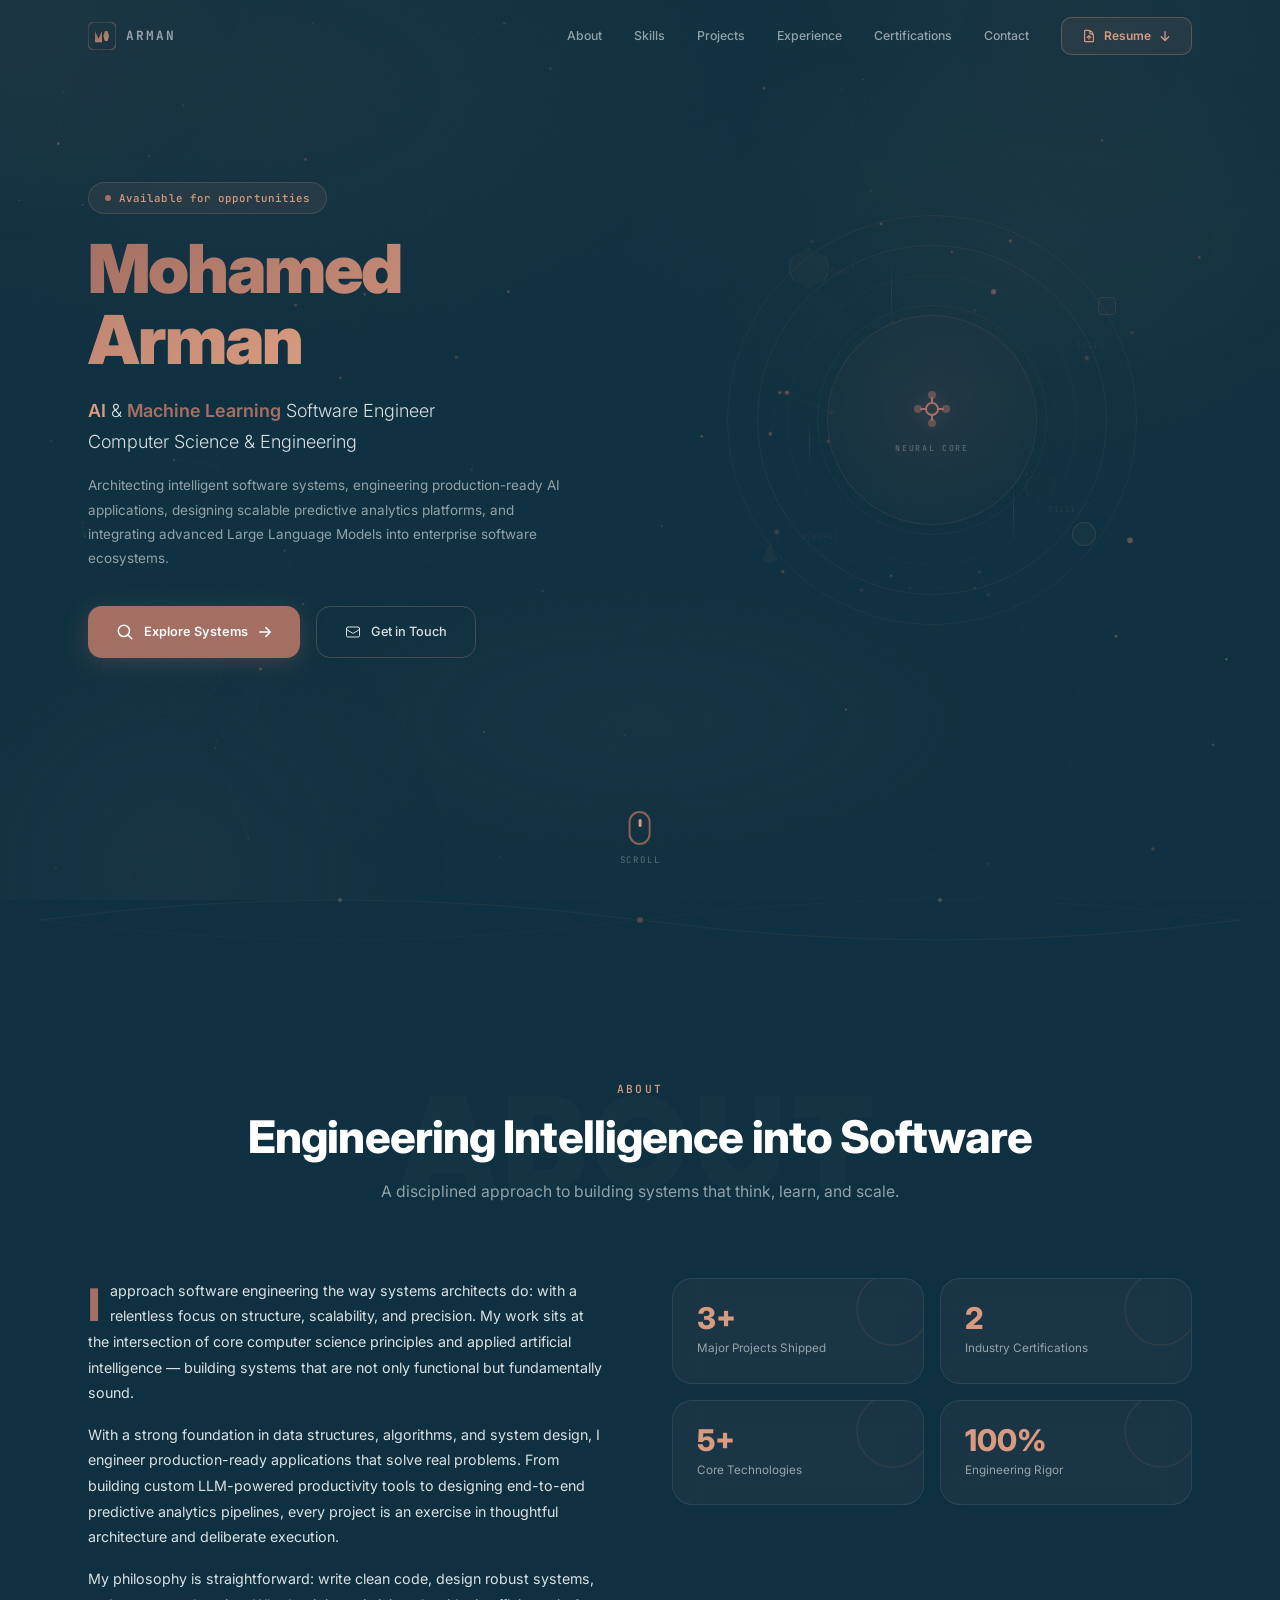
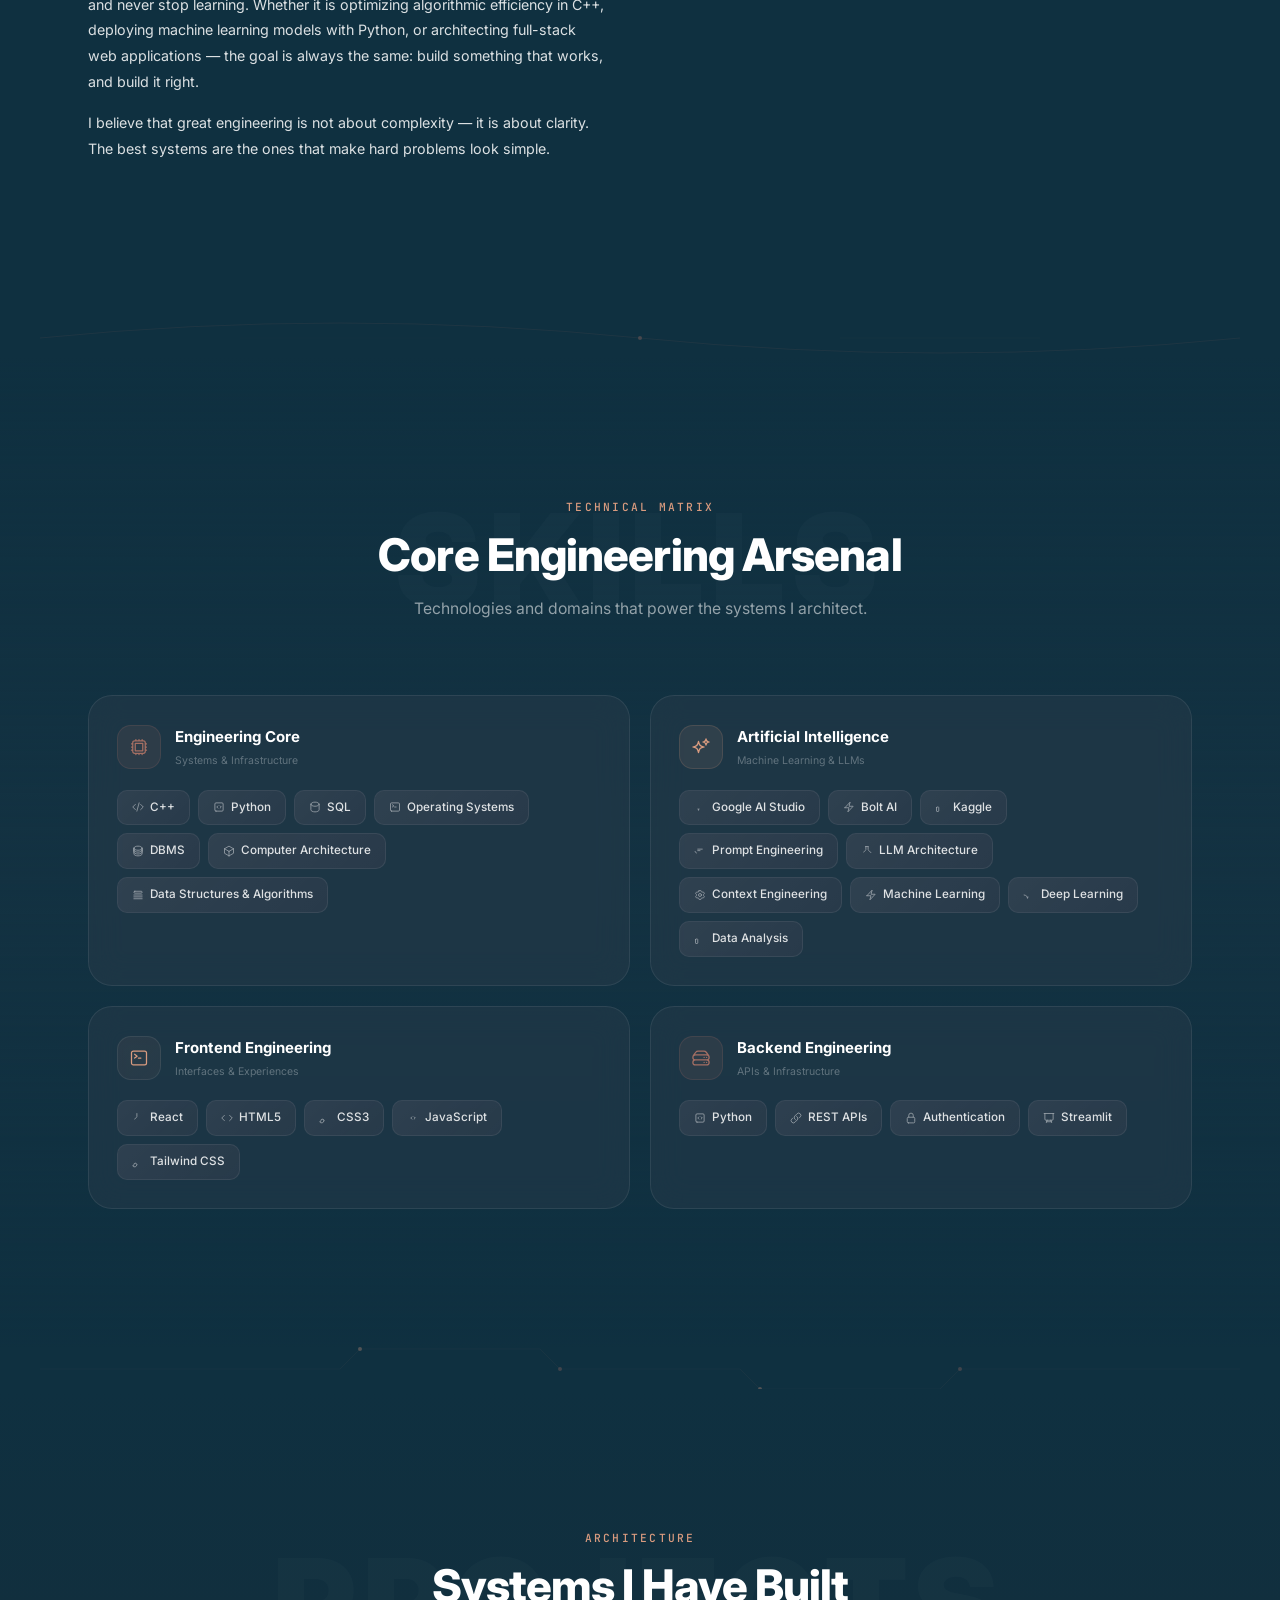
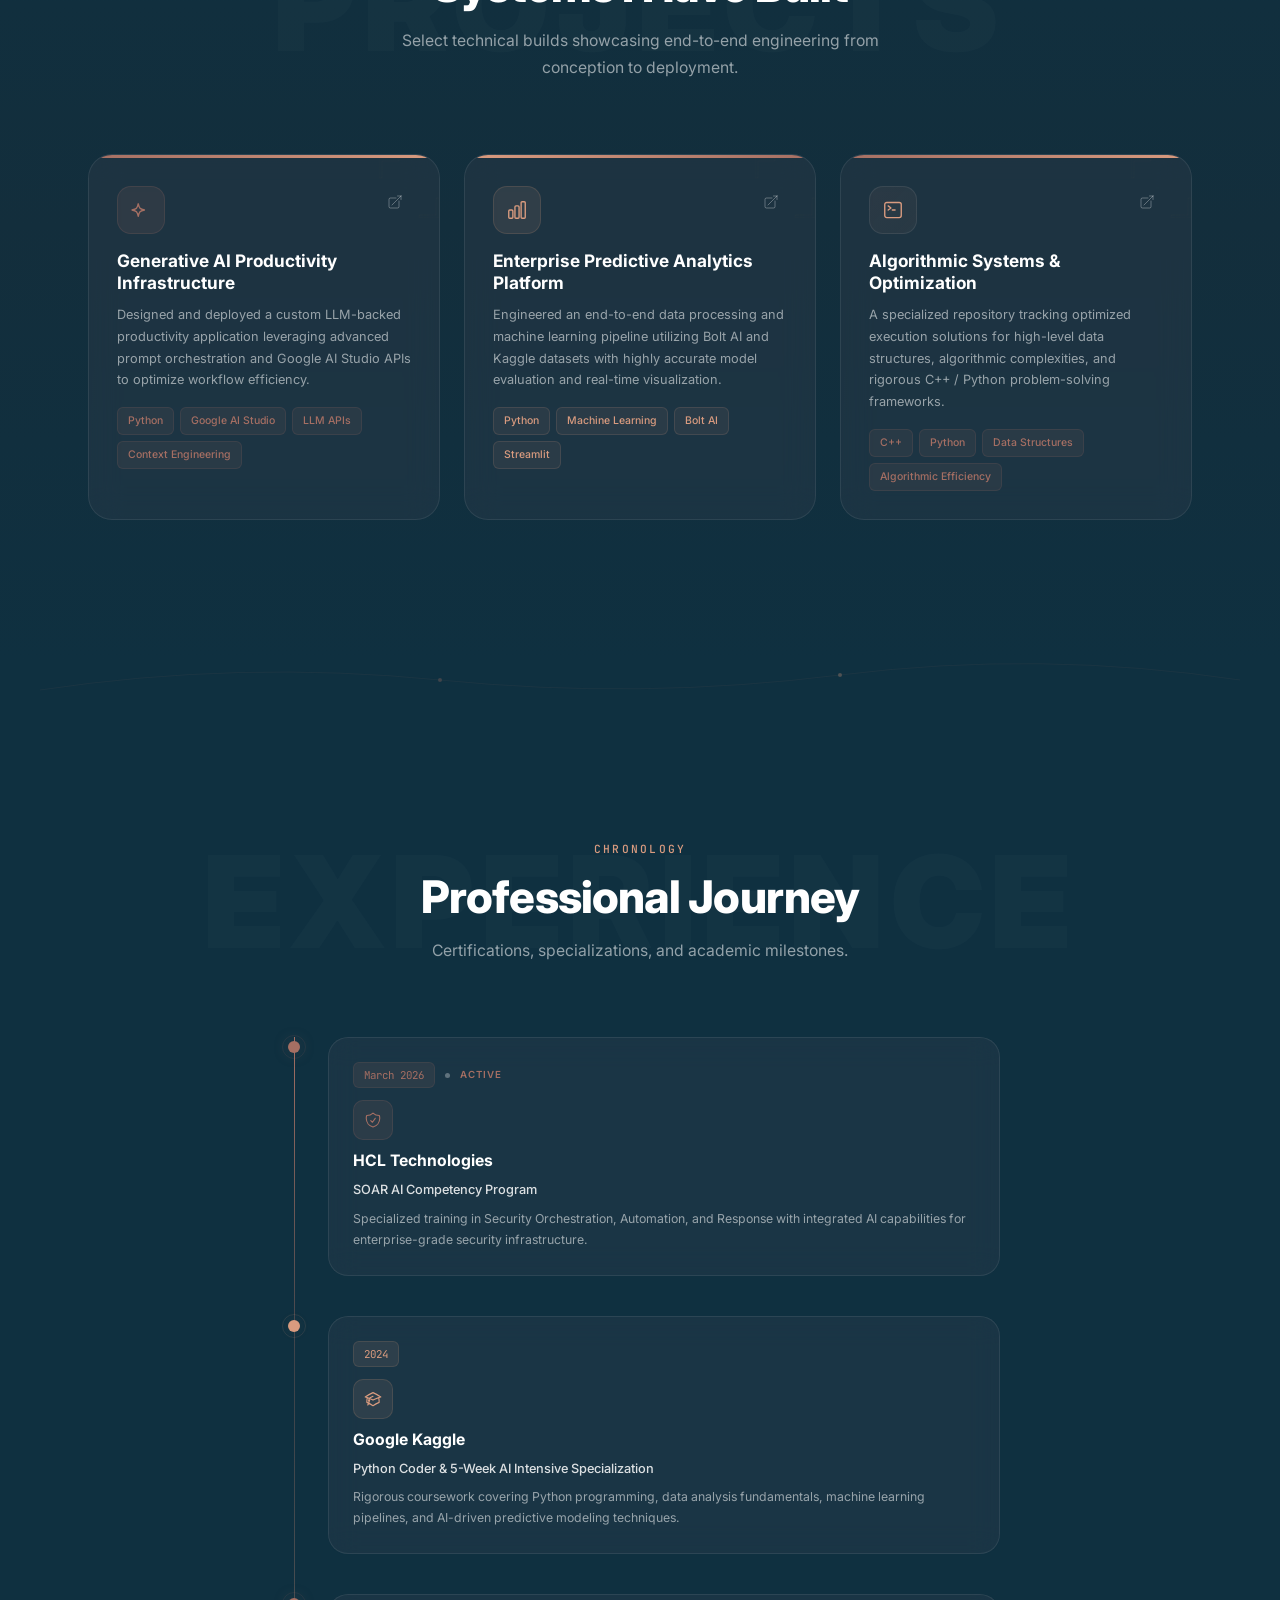
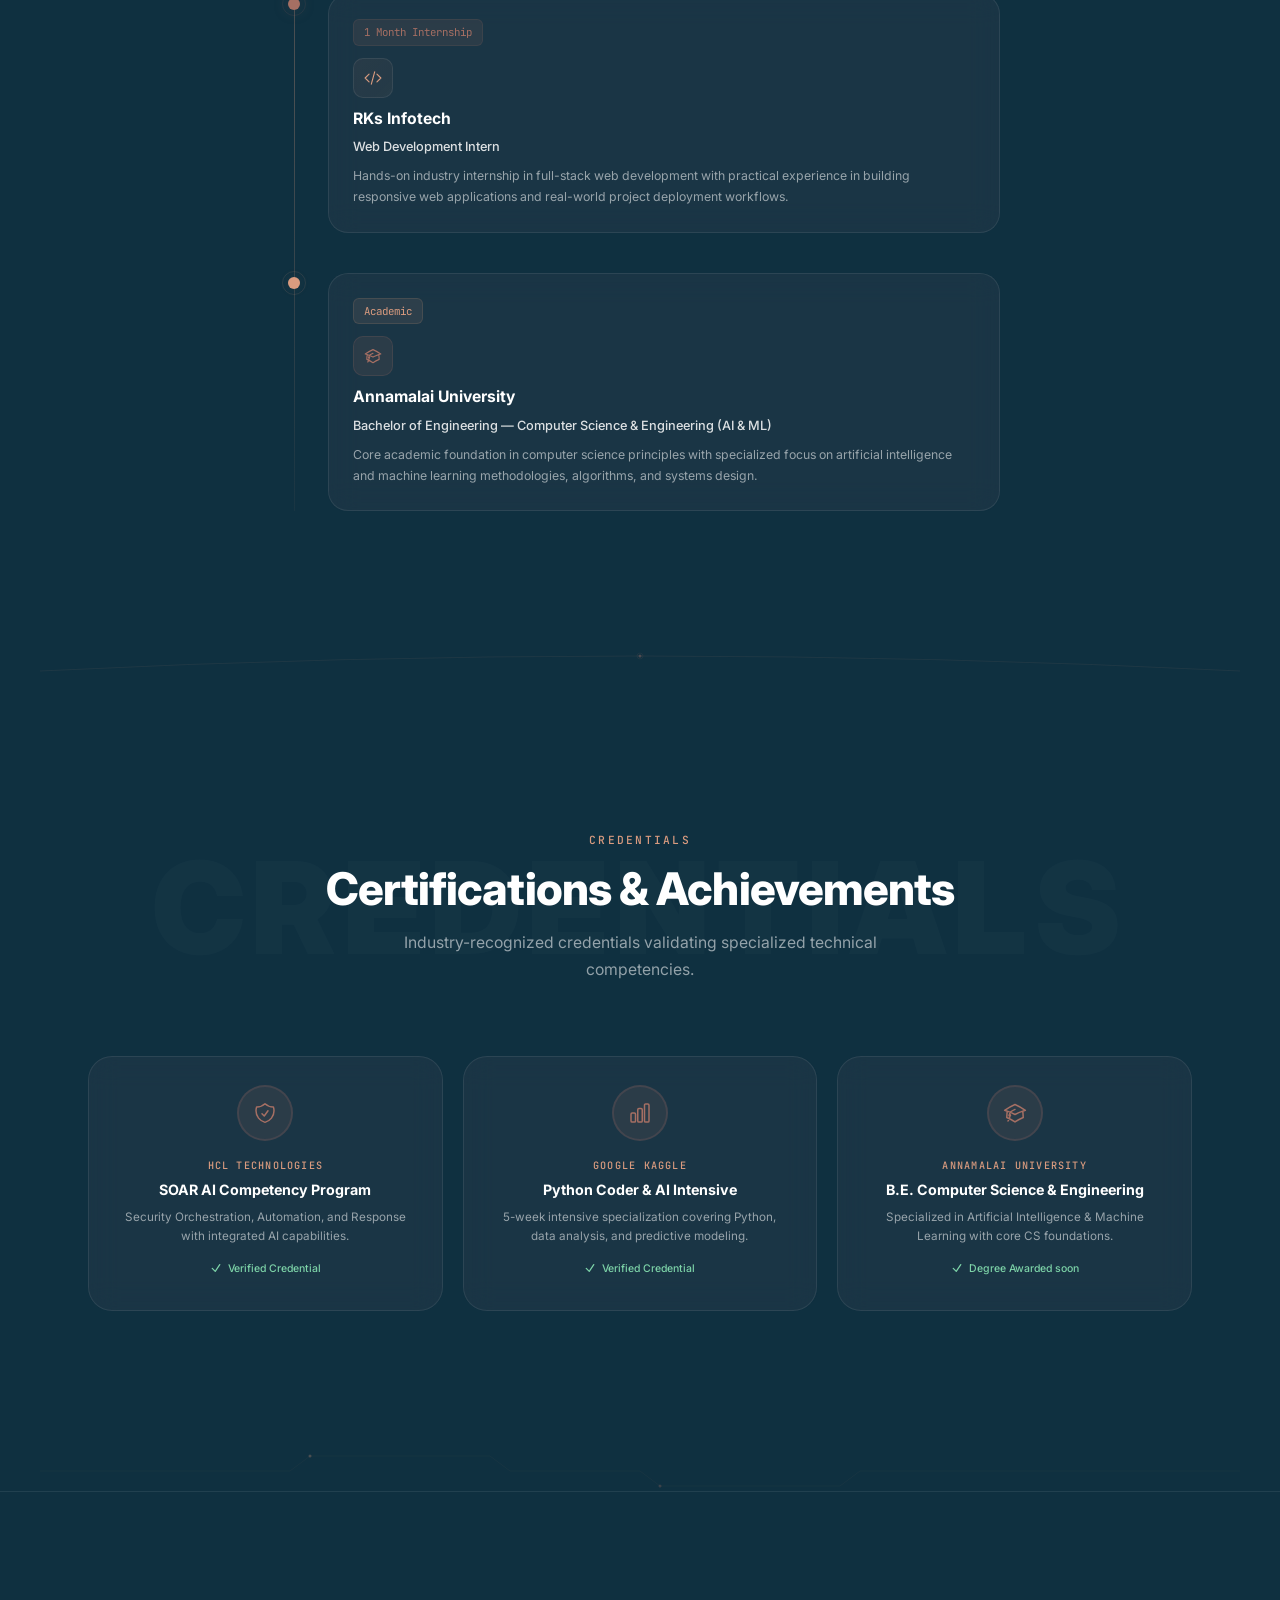
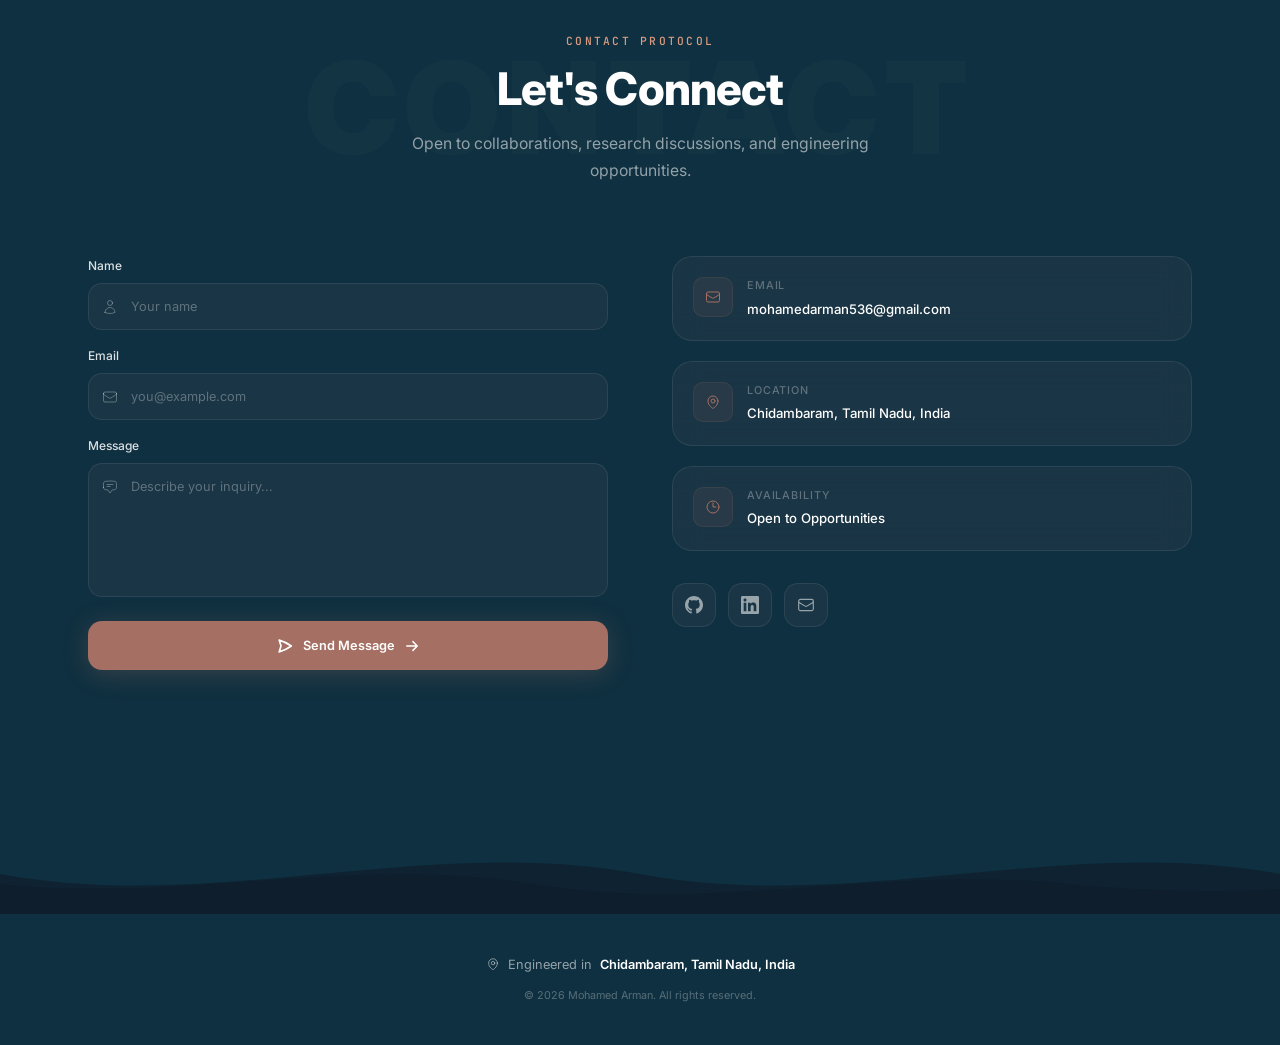
==== commit 9b98c5ac: "index1.html Changed some information" ====
--- a/index.html
+++ b/index.html
@@ -691,7 +691,7 @@
           <div class="cert-desc">Specialized in Artificial Intelligence &amp; Machine Learning with core CS foundations.</div>
           <div class="cert-check">
             <svg width="12" height="12" fill="none" viewBox="0 0 24 24" stroke="currentColor" stroke-width="2.5"><path stroke-linecap="round" stroke-linejoin="round" d="M4.5 12.75l6 6 9-13.5"/></svg>
-            Degree Awarded
+            Degree Awarded soon 
           </div>
         </div>
       </div>
@@ -754,7 +754,7 @@
             </div>
             <div>
               <div class="contact-info-label">Email</div>
-              <div class="contact-info-value">mohamedarman@example.com</div>
+              <div class="contact-info-value">mohamedarman536@gmail.com</div>
             </div>
           </div>
           <div class="contact-info-item">
@@ -783,7 +783,7 @@
             <a href="https://linkedin.com/" target="_blank" rel="noopener noreferrer" class="social-link" aria-label="LinkedIn profile">
               <svg width="18" height="18" fill="currentColor" viewBox="0 0 24 24"><path d="M20.447 20.452h-3.554v-5.569c0-1.328-.027-3.037-1.852-3.037-1.853 0-2.136 1.445-2.136 2.939v5.667H9.351V9h3.414v1.561h.046c.477-.9 1.637-1.85 3.37-1.85 3.601 0 4.267 2.37 4.267 5.455v6.286zM5.337 7.433c-1.144 0-2.063-.926-2.063-2.065 0-1.138.92-2.063 2.063-2.063 1.14 0 2.064.925 2.064 2.063 0 1.139-.925 2.065-2.064 2.065zm1.782 13.019H3.555V9h3.564v11.452zM22.225 0H1.771C.792 0 0 .774 0 1.729v20.542C0 23.227.792 24 1.771 24h20.451C23.2 24 24 23.227 24 22.271V1.729C24 .774 23.2 0 22.222 0h.003z"/></svg>
             </a>
-            <a href="mailto:mohamedarman@example.com" class="social-link" aria-label="Send email">
+            <a href="mailto:mohamedarman536@gmail.com" class="social-link" aria-label="Send email">
               <svg width="18" height="18" fill="none" viewBox="0 0 24 24" stroke="currentColor" stroke-width="1.5"><path stroke-linecap="round" stroke-linejoin="round" d="M21.75 6.75v10.5a2.25 2.25 0 01-2.25 2.25h-15a2.25 2.25 0 01-2.25-2.25V6.75m19.5 0A2.25 2.25 0 0019.5 4.5h-15a2.25 2.25 0 00-2.25 2.25m19.5 0v.243a2.25 2.25 0 01-1.07 1.916l-7.5 4.615a2.25 2.25 0 01-2.36 0L3.32 8.91a2.25 2.25 0 01-1.07-1.916V6.75"/></svg>
             </a>
           </div>
@@ -810,4 +810,4 @@
 
   <script src="script.js"></script>
 </body>
-</html>+</html>
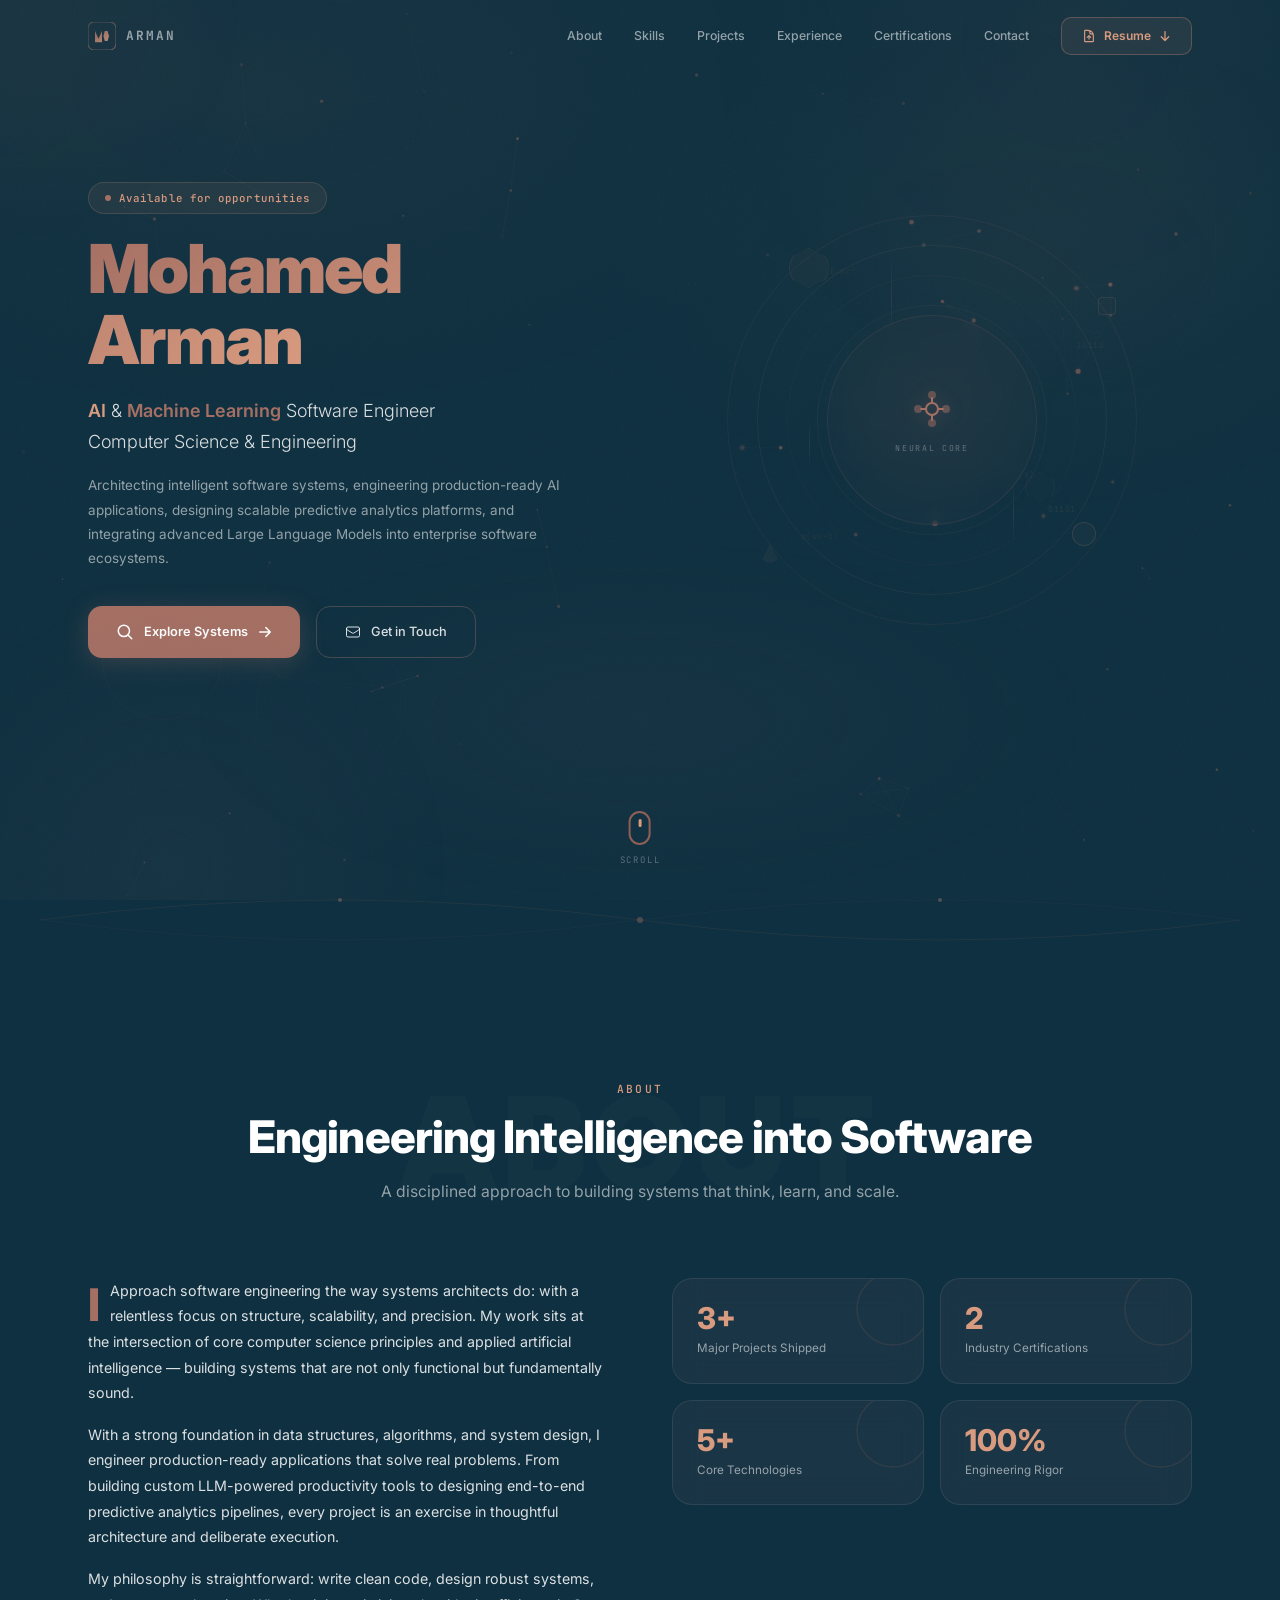
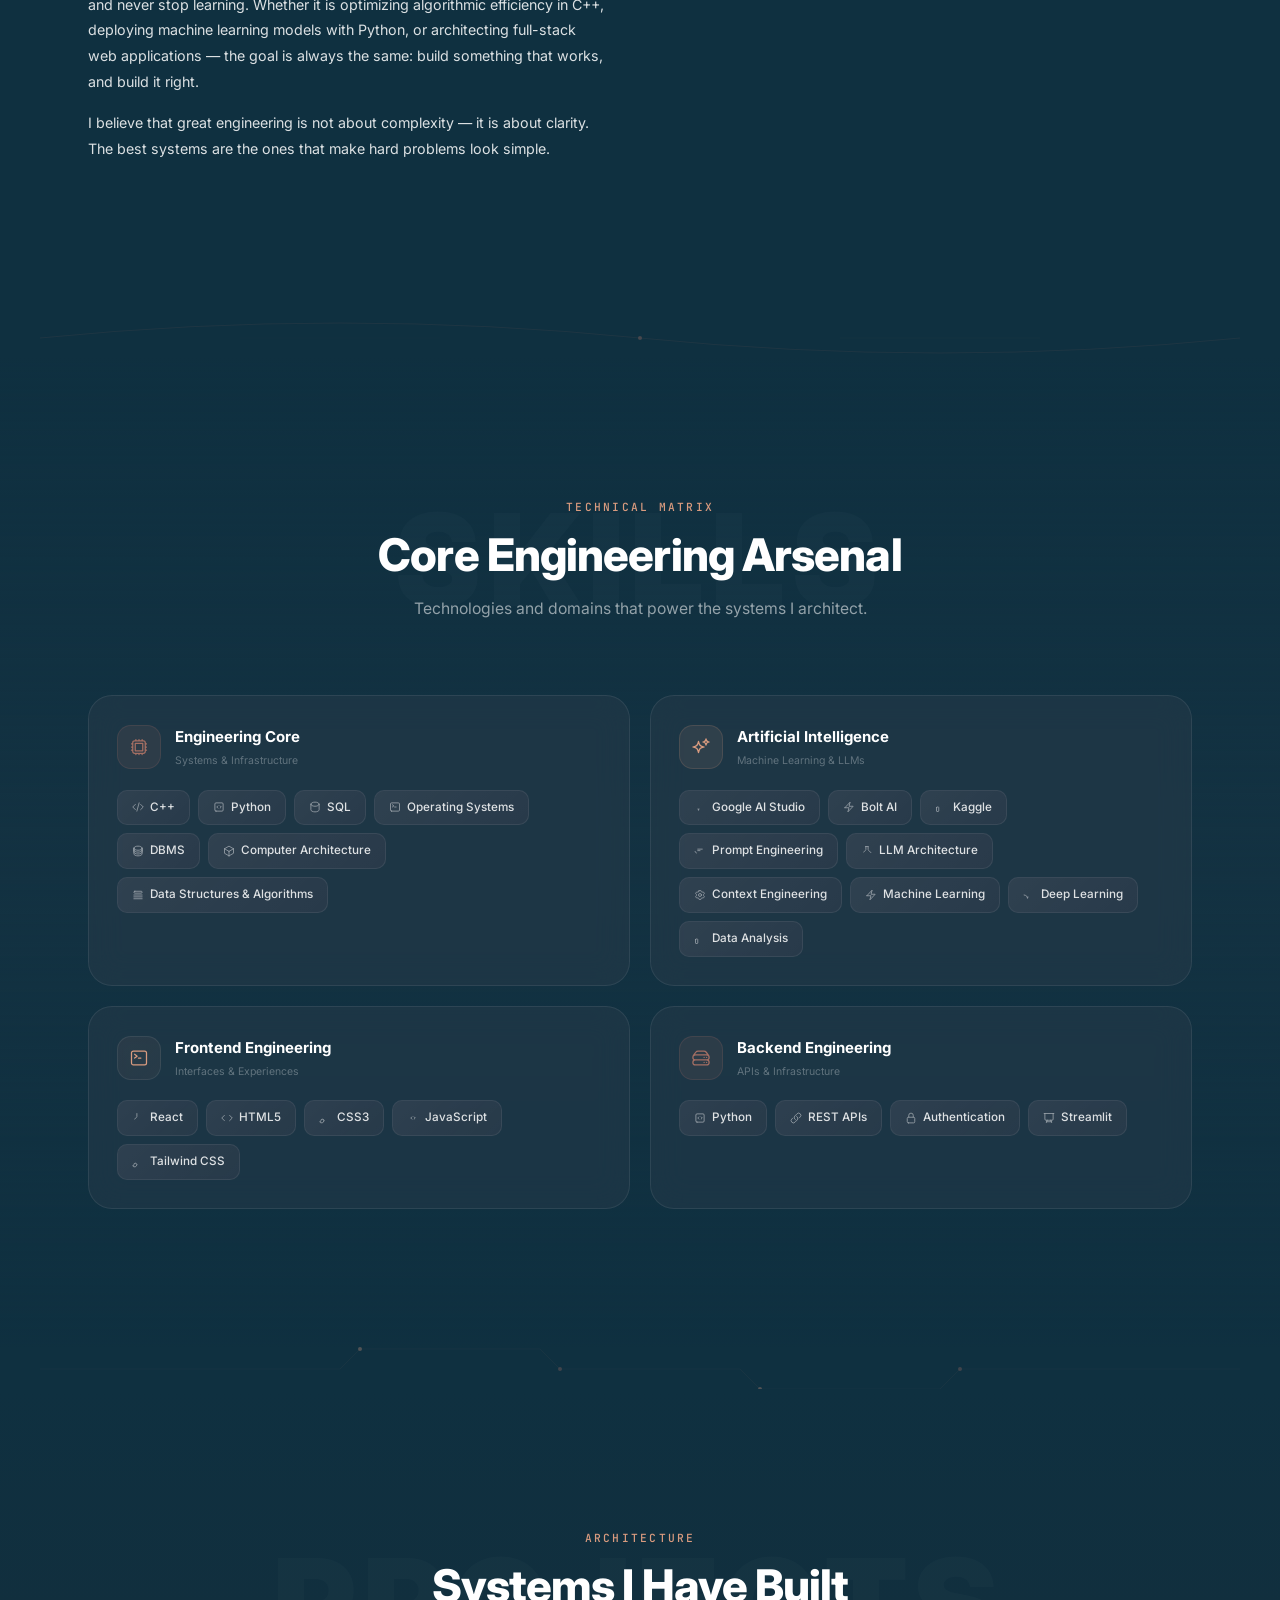
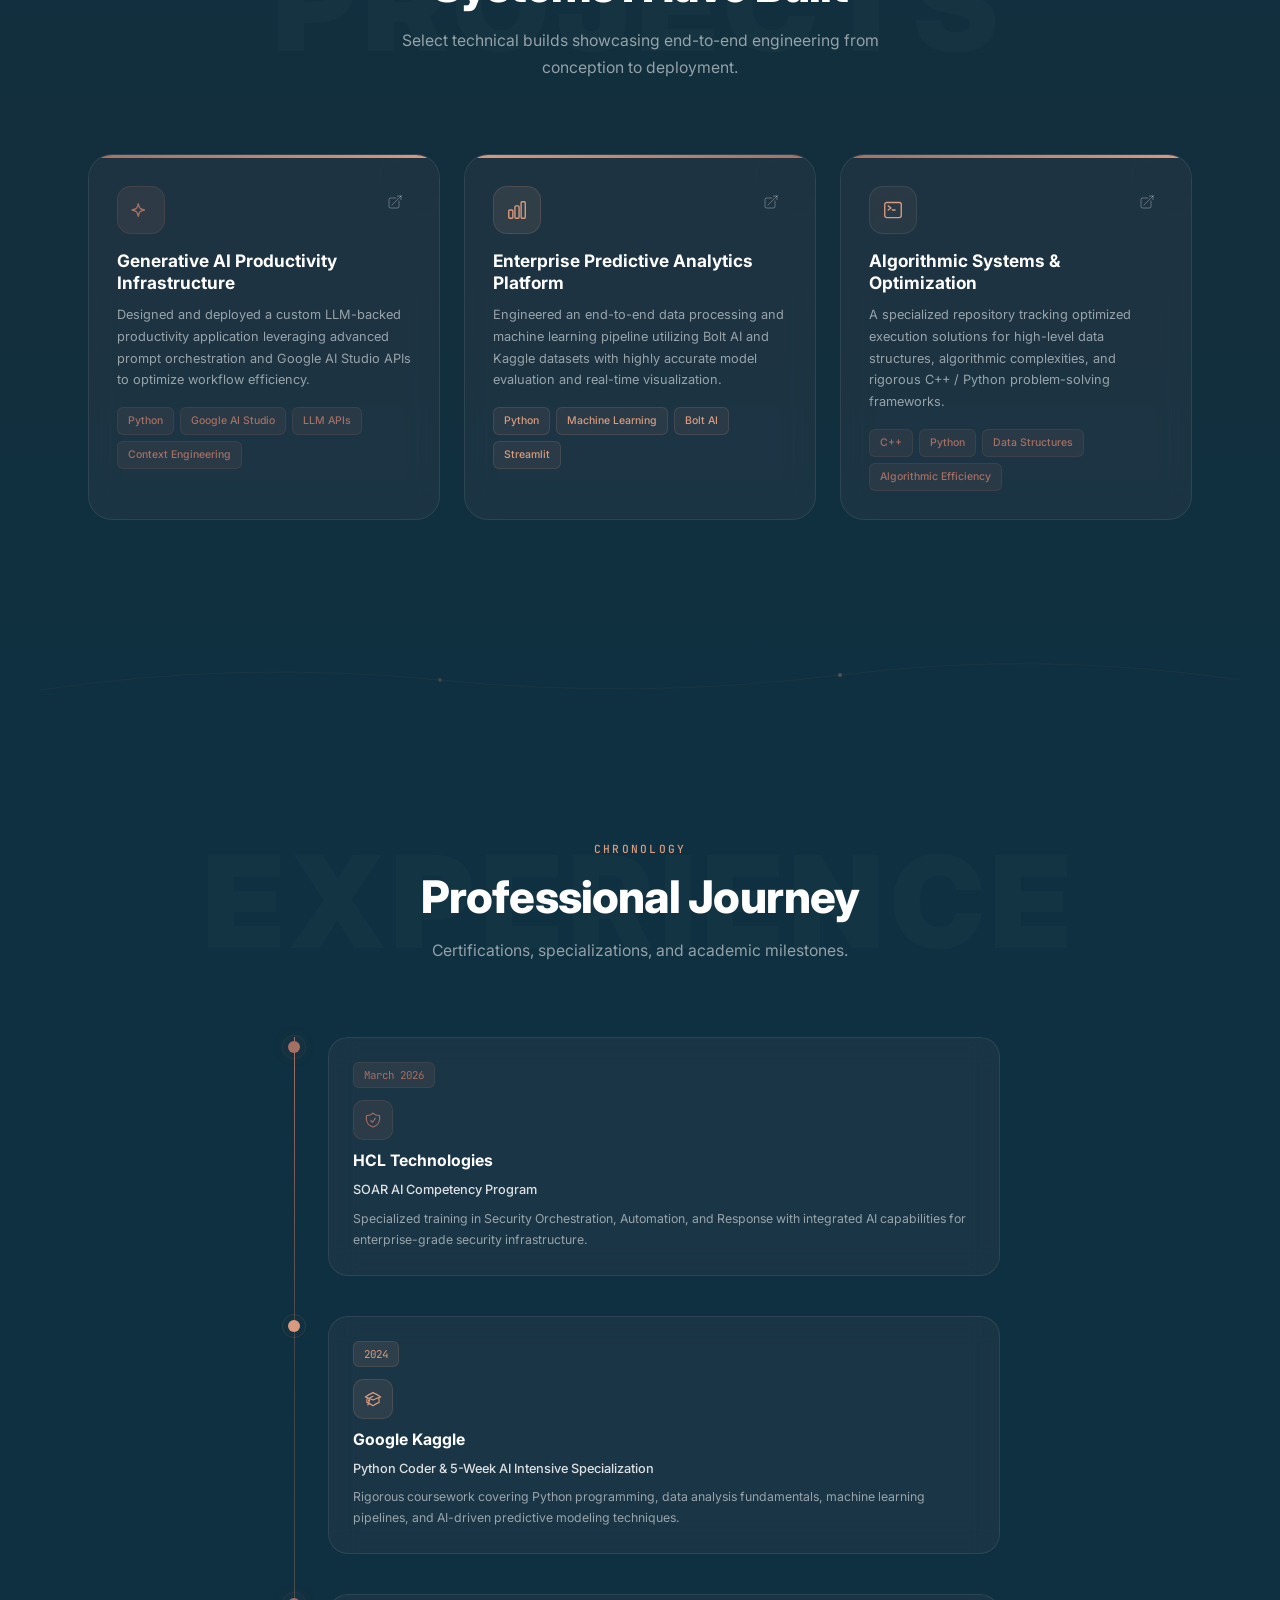
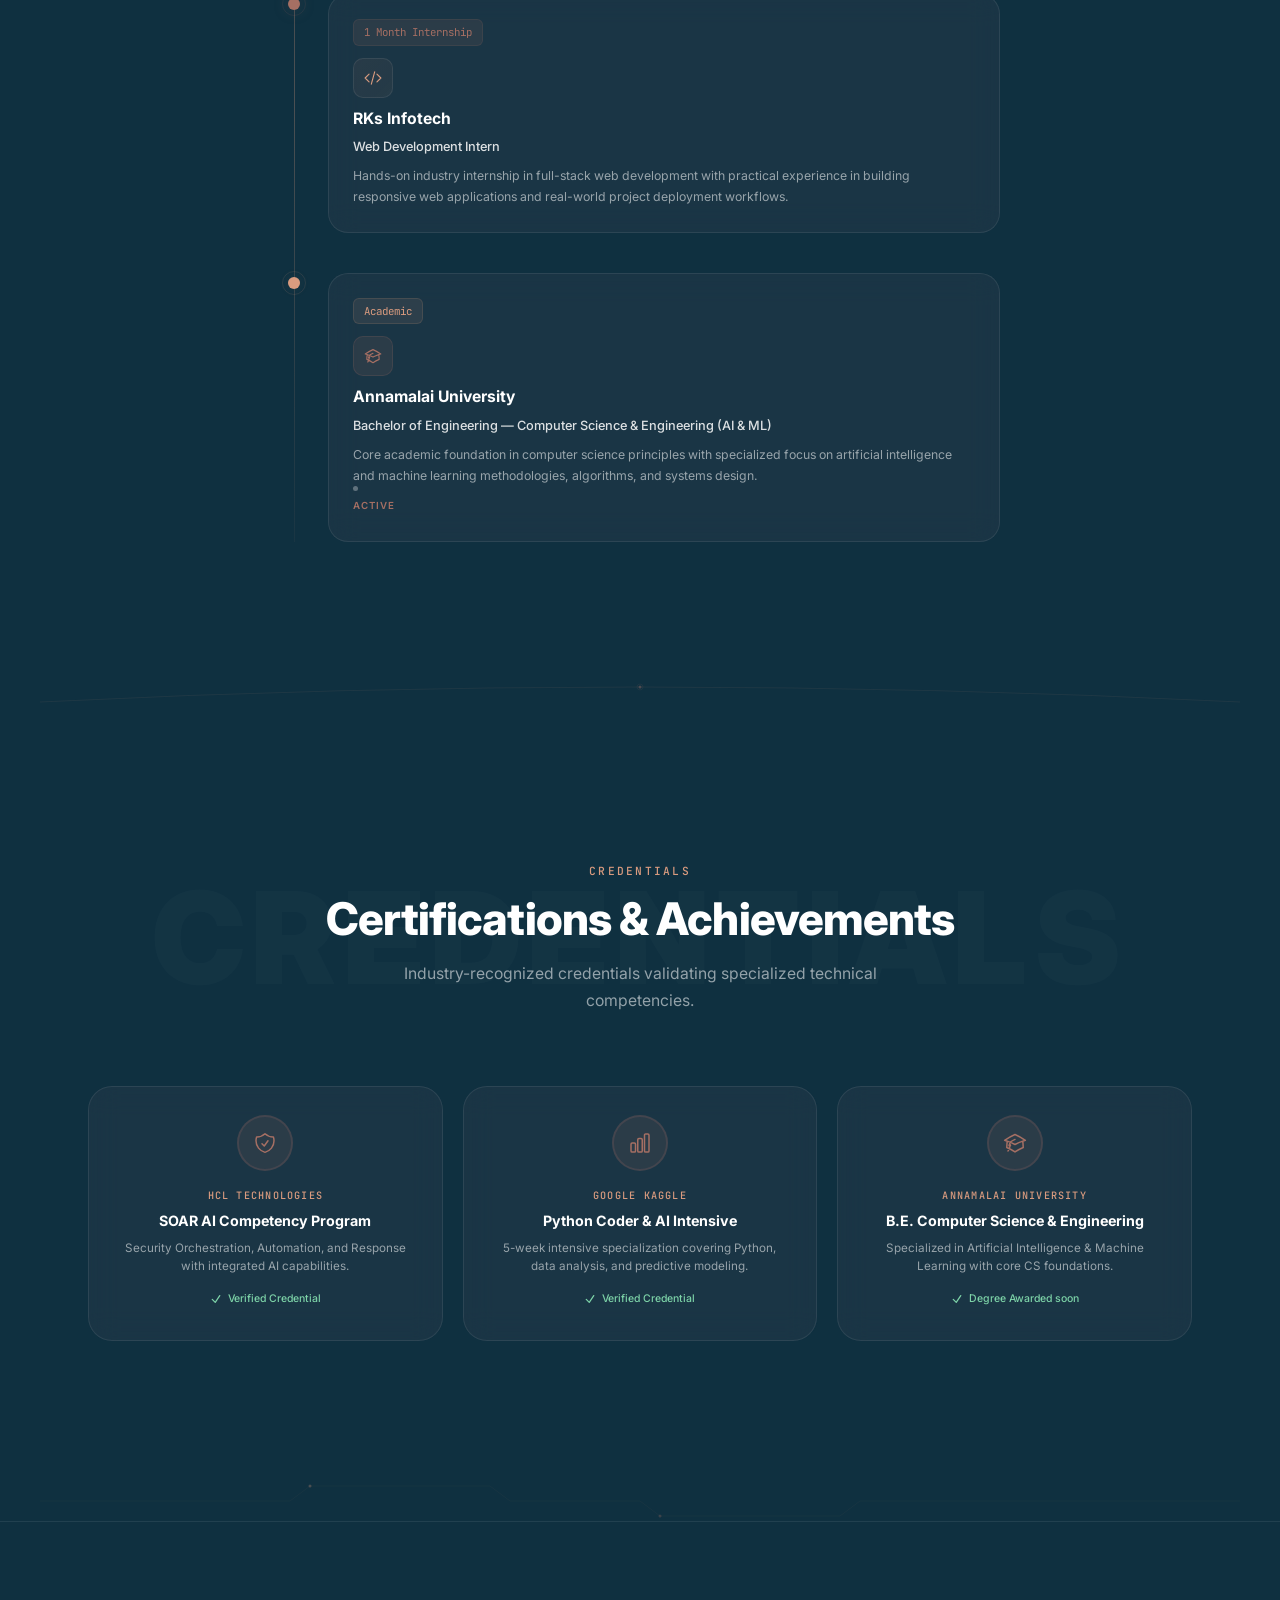
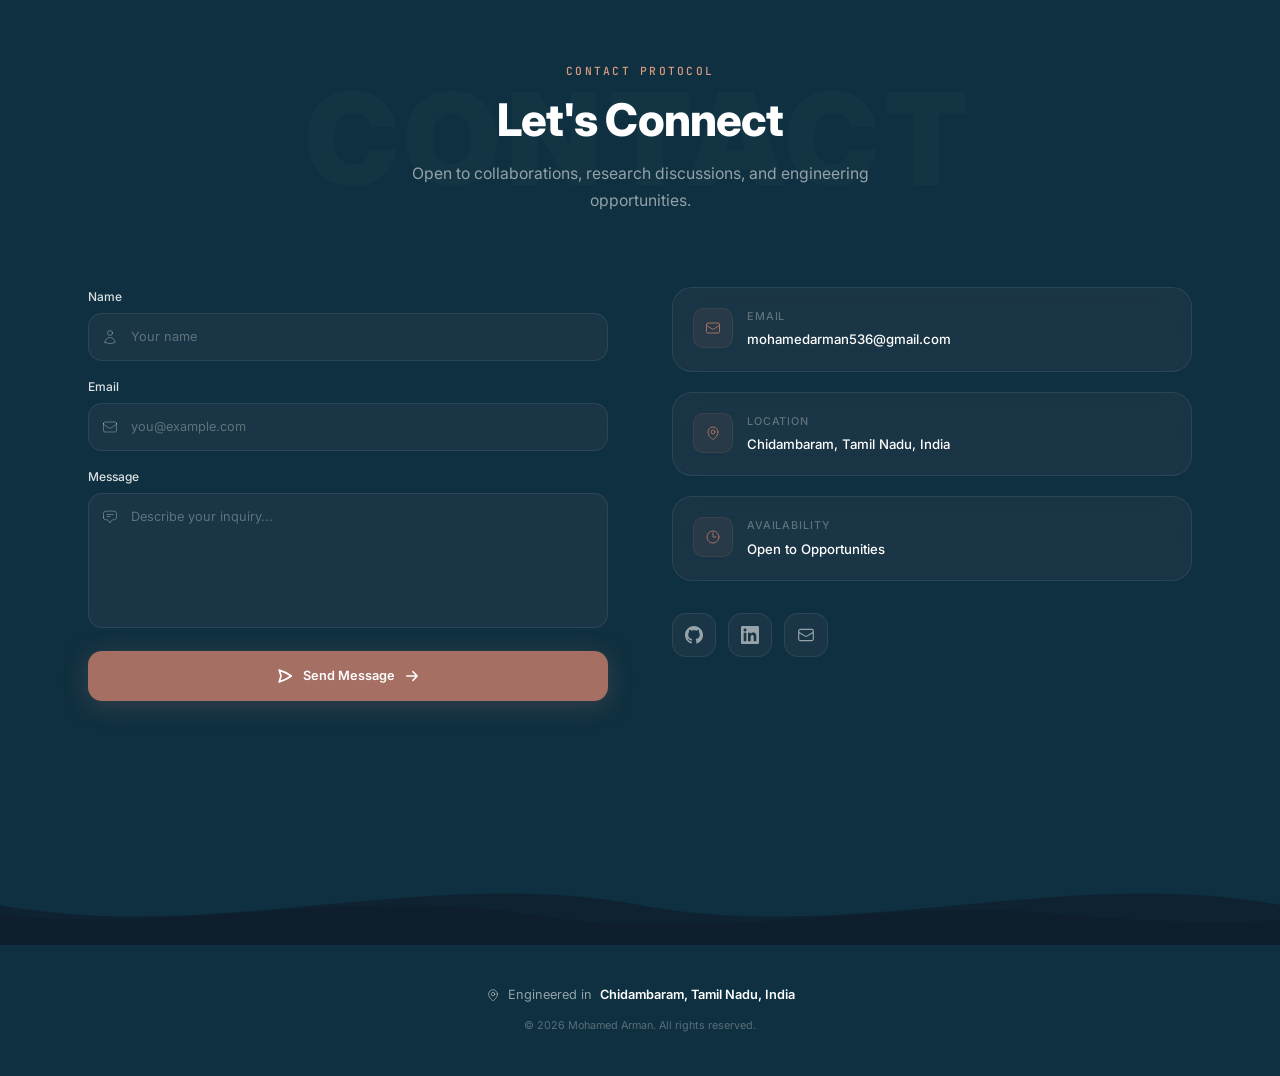
==== commit 4229c222: "index2.html" ====
--- a/index.html
+++ b/index.html
@@ -308,7 +308,7 @@
 
       <div class="about-grid">
         <div class="about-text" data-reveal="left">
-          <p>I approach software engineering the way systems architects do: with a relentless focus on structure, scalability, and precision. My work sits at the intersection of core computer science principles and applied artificial intelligence — building systems that are not only functional but fundamentally sound.</p>
+          <p>I Approach software engineering the way systems architects do: with a relentless focus on structure, scalability, and precision. My work sits at the intersection of core computer science principles and applied artificial intelligence — building systems that are not only functional but fundamentally sound.</p>
           <p>With a strong foundation in data structures, algorithms, and system design, I engineer production-ready applications that solve real problems. From building custom LLM-powered productivity tools to designing end-to-end predictive analytics pipelines, every project is an exercise in thoughtful architecture and deliberate execution.</p>
           <p>My philosophy is straightforward: write clean code, design robust systems, and never stop learning. Whether it is optimizing algorithmic efficiency in C++, deploying machine learning models with Python, or architecting full-stack web applications — the goal is always the same: build something that works, and build it right.</p>
           <p>I believe that great engineering is not about complexity — it is about clarity. The best systems are the ones that make hard problems look simple.</p>
@@ -574,8 +574,6 @@
           <div class="timeline-card">
             <div class="timeline-meta">
               <span class="timeline-date primary">March 2026</span>
-              <span class="timeline-dot-row"><span class="timeline-dot-indicator"></span></span>
-              <span class="timeline-status">Active</span>
             </div>
             <div class="timeline-icon skill-icon primary">
               <svg width="18" height="18" fill="none" viewBox="0 0 24 24" stroke="currentColor" stroke-width="1.5"><path stroke-linecap="round" stroke-linejoin="round" d="M9 12.75L11.25 15 15 9.75m-3-7.036A11.959 11.959 0 013.598 6 11.99 11.99 0 003 9.749c0 5.592 3.824 10.29 9 11.623 5.176-1.332 9-6.03 9-11.622 0-1.31-.21-2.571-.598-3.751h-.152c-3.196 0-6.1-1.248-8.25-3.285z"/></svg>
@@ -631,6 +629,8 @@
             <h3 class="timeline-title">Annamalai University</h3>
             <p class="timeline-role">Bachelor of Engineering — Computer Science &amp; Engineering (AI &amp; ML)</p>
             <p class="timeline-desc">Core academic foundation in computer science principles with specialized focus on artificial intelligence and machine learning methodologies, algorithms, and systems design.</p>
+            <span class="timeline-dot-row"><span class="timeline-dot-indicator"></span></span>
+              <span class="timeline-status">Active</span>
           </div>
         </div>
       </div>
@@ -777,10 +777,10 @@
           </div>
 
           <div class="social-links">
-            <a href="https://github.com/" target="_blank" rel="noopener noreferrer" class="social-link" aria-label="GitHub profile">
+            <a href="https://github.com/mohamedarman" target="_blank" rel="noopener noreferrer" class="social-link" aria-label="GitHub profile">
               <svg width="18" height="18" fill="currentColor" viewBox="0 0 24 24"><path d="M12 0c-6.626 0-12 5.373-12 12 0 5.302 3.438 9.8 8.207 11.387.599.111.793-.261.793-.577v-2.234c-3.338.726-4.033-1.416-4.033-1.416-.546-1.387-1.333-1.756-1.333-1.756-1.089-.745.083-.729.083-.729 1.205.084 1.839 1.237 1.839 1.237 1.07 1.834 2.807 1.304 3.492.997.107-.775.418-1.305.762-1.604-2.665-.305-5.467-1.334-5.467-5.931 0-1.311.469-2.381 1.236-3.221-.124-.303-.535-1.524.117-3.176 0 0 1.008-.322 3.301 1.23.957-.266 1.983-.399 3.003-.404 1.02.005 2.047.138 3.006.404 2.291-1.552 3.297-1.23 3.297-1.23.653 1.653.242 2.874.118 3.176.77.84 1.235 1.911 1.235 3.221 0 4.609-2.807 5.624-5.479 5.921.43.372.823 1.102.823 2.222v3.293c0 .319.192.694.801.576 4.765-1.589 8.199-6.086 8.199-11.386 0-6.627-5.373-12-12-12z"/></svg>
             </a>
-            <a href="https://linkedin.com/" target="_blank" rel="noopener noreferrer" class="social-link" aria-label="LinkedIn profile">
+            <a href="https://www.linkedin.com/in/mohamed-arman-0aab413b4?utm_source=share_via&utm_content=profile&utm_medium=member_android" target="_blank" rel="noopener noreferrer" class="social-link" aria-label="LinkedIn profile">
               <svg width="18" height="18" fill="currentColor" viewBox="0 0 24 24"><path d="M20.447 20.452h-3.554v-5.569c0-1.328-.027-3.037-1.852-3.037-1.853 0-2.136 1.445-2.136 2.939v5.667H9.351V9h3.414v1.561h.046c.477-.9 1.637-1.85 3.37-1.85 3.601 0 4.267 2.37 4.267 5.455v6.286zM5.337 7.433c-1.144 0-2.063-.926-2.063-2.065 0-1.138.92-2.063 2.063-2.063 1.14 0 2.064.925 2.064 2.063 0 1.139-.925 2.065-2.064 2.065zm1.782 13.019H3.555V9h3.564v11.452zM22.225 0H1.771C.792 0 0 .774 0 1.729v20.542C0 23.227.792 24 1.771 24h20.451C23.2 24 24 23.227 24 22.271V1.729C24 .774 23.2 0 22.222 0h.003z"/></svg>
             </a>
             <a href="mailto:mohamedarman536@gmail.com" class="social-link" aria-label="Send email">
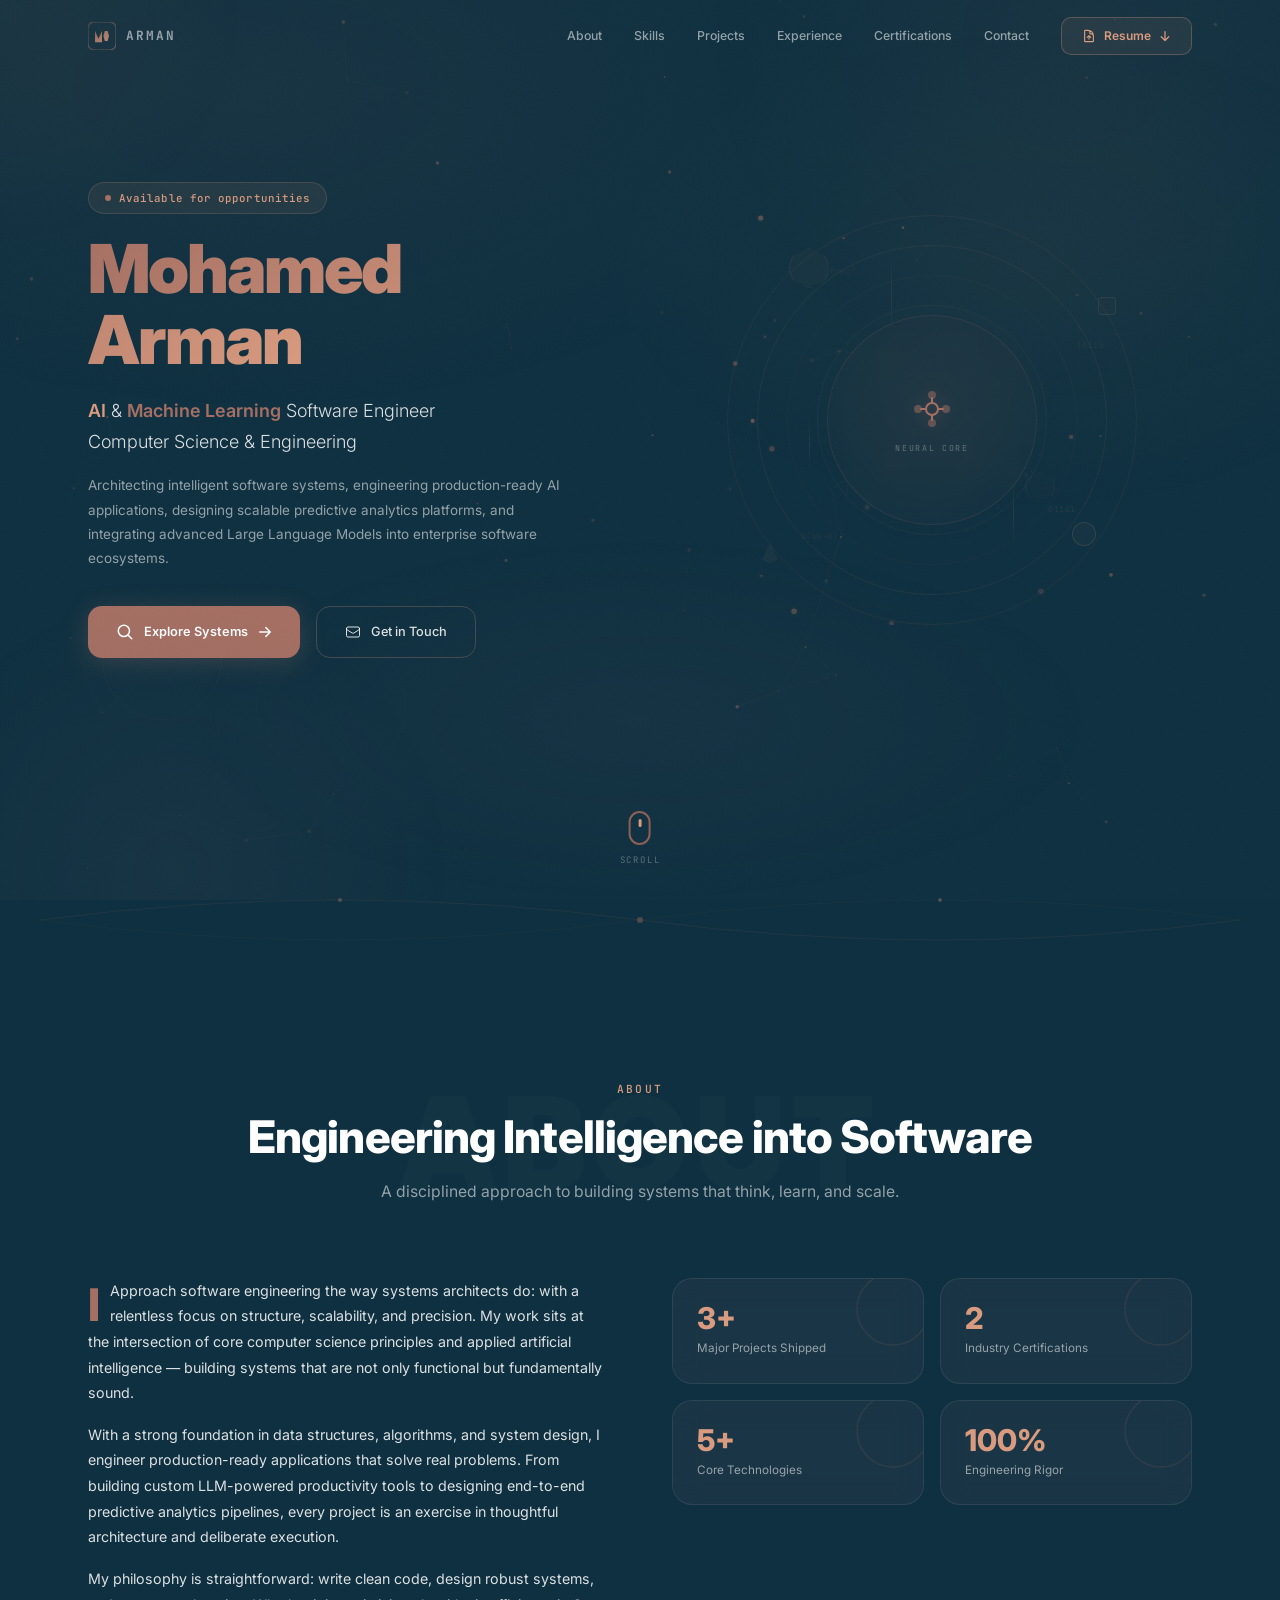
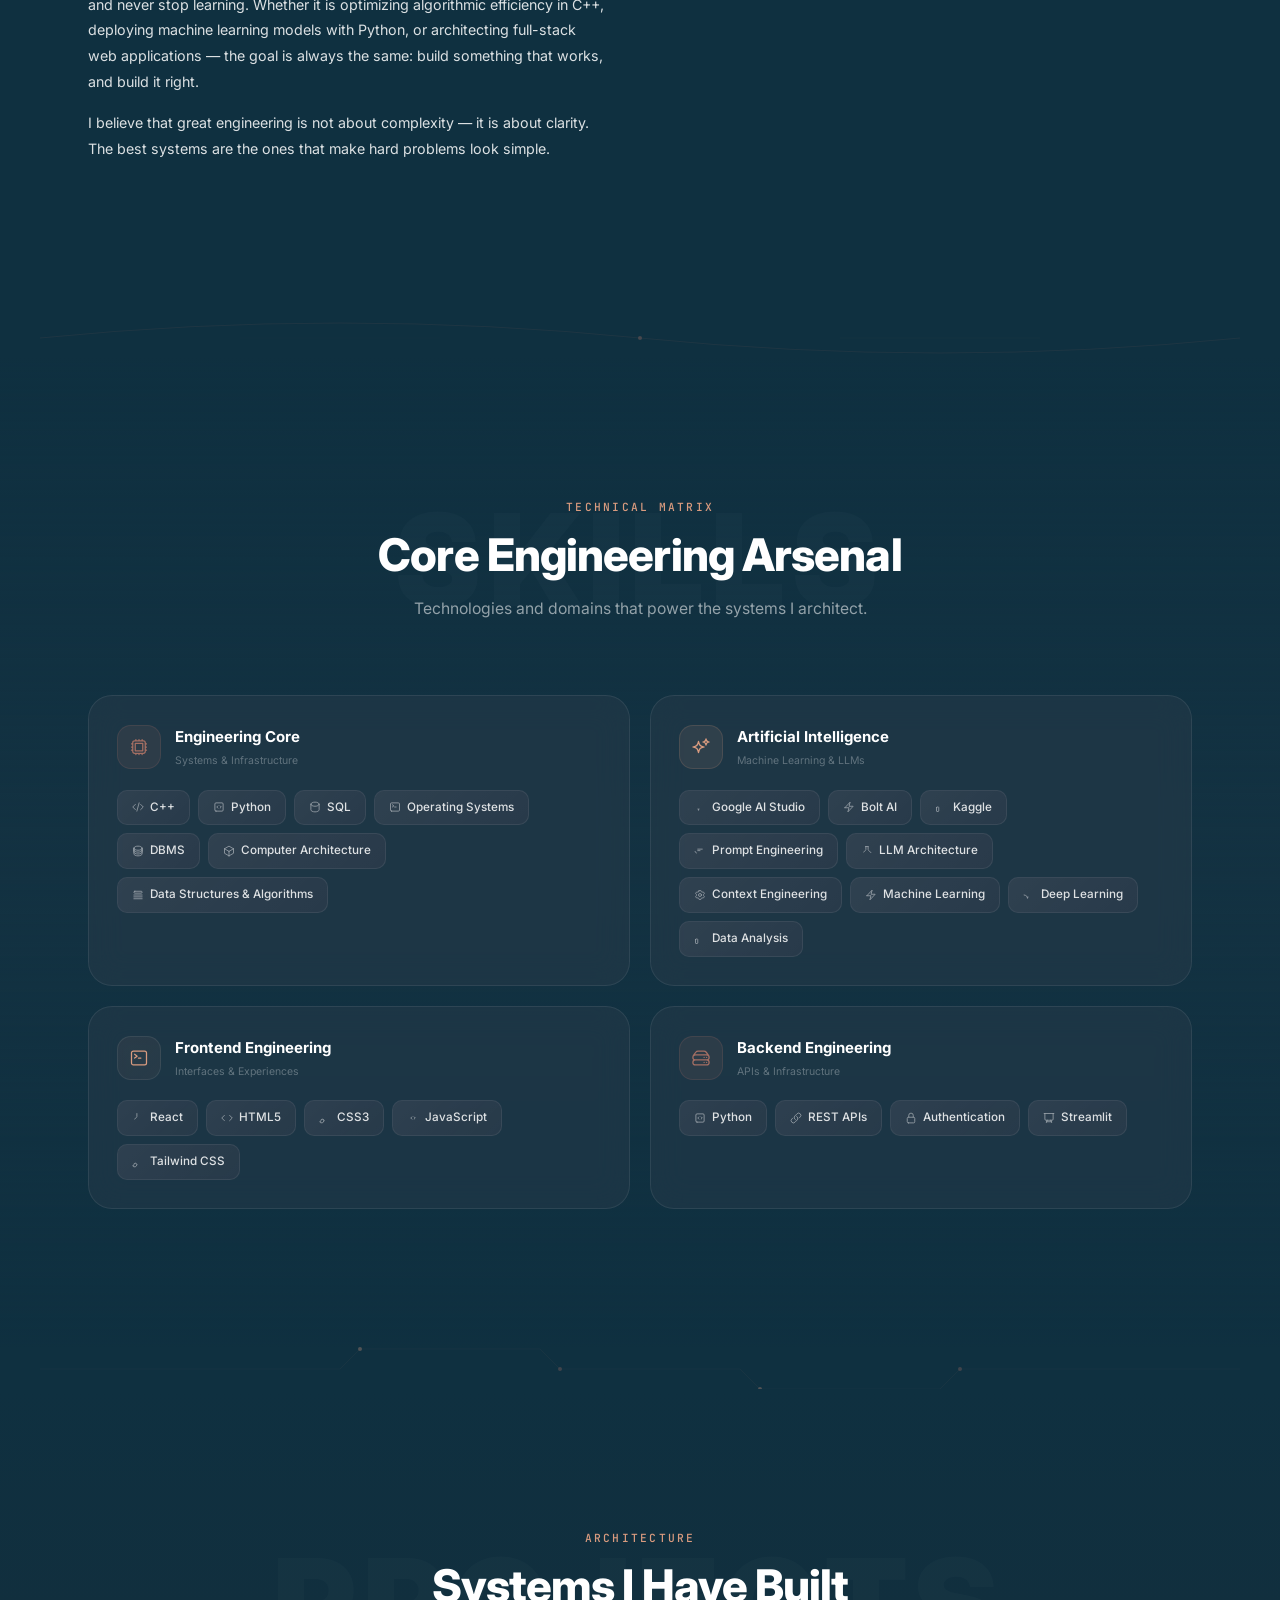
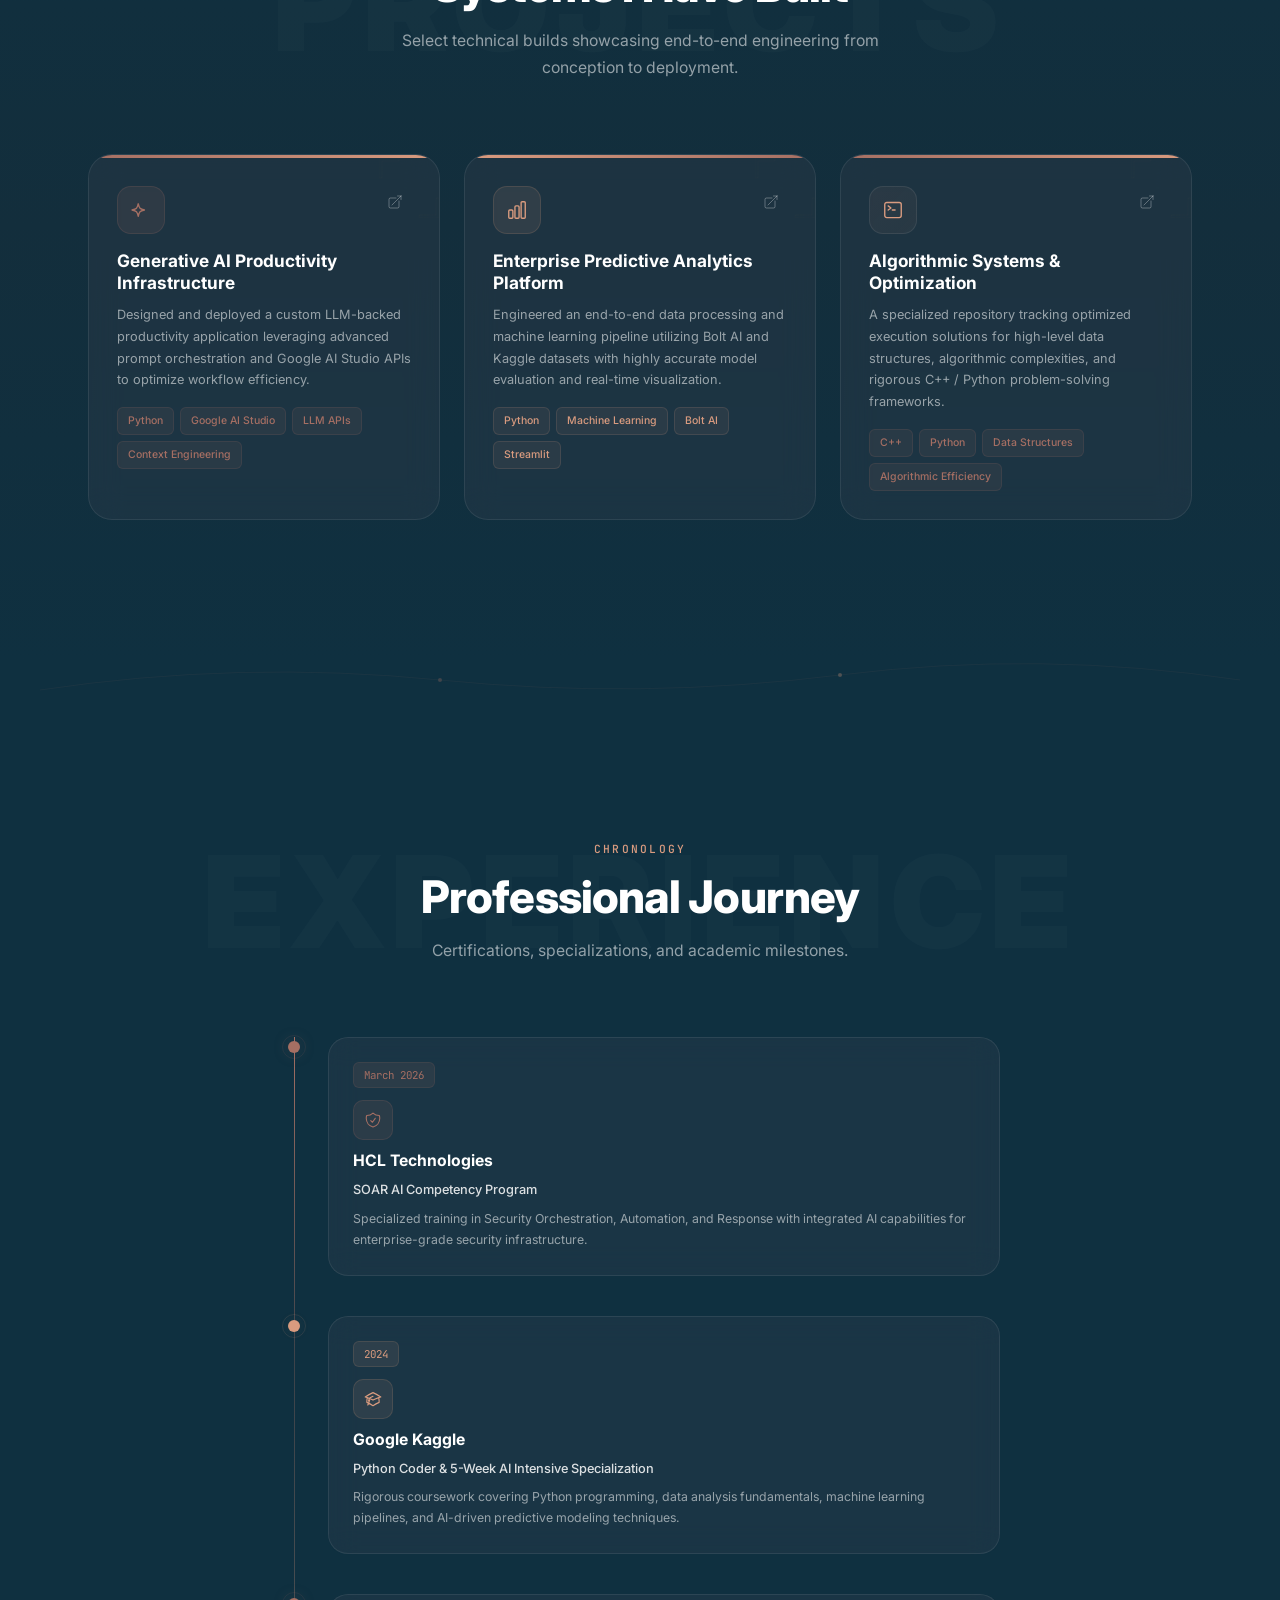
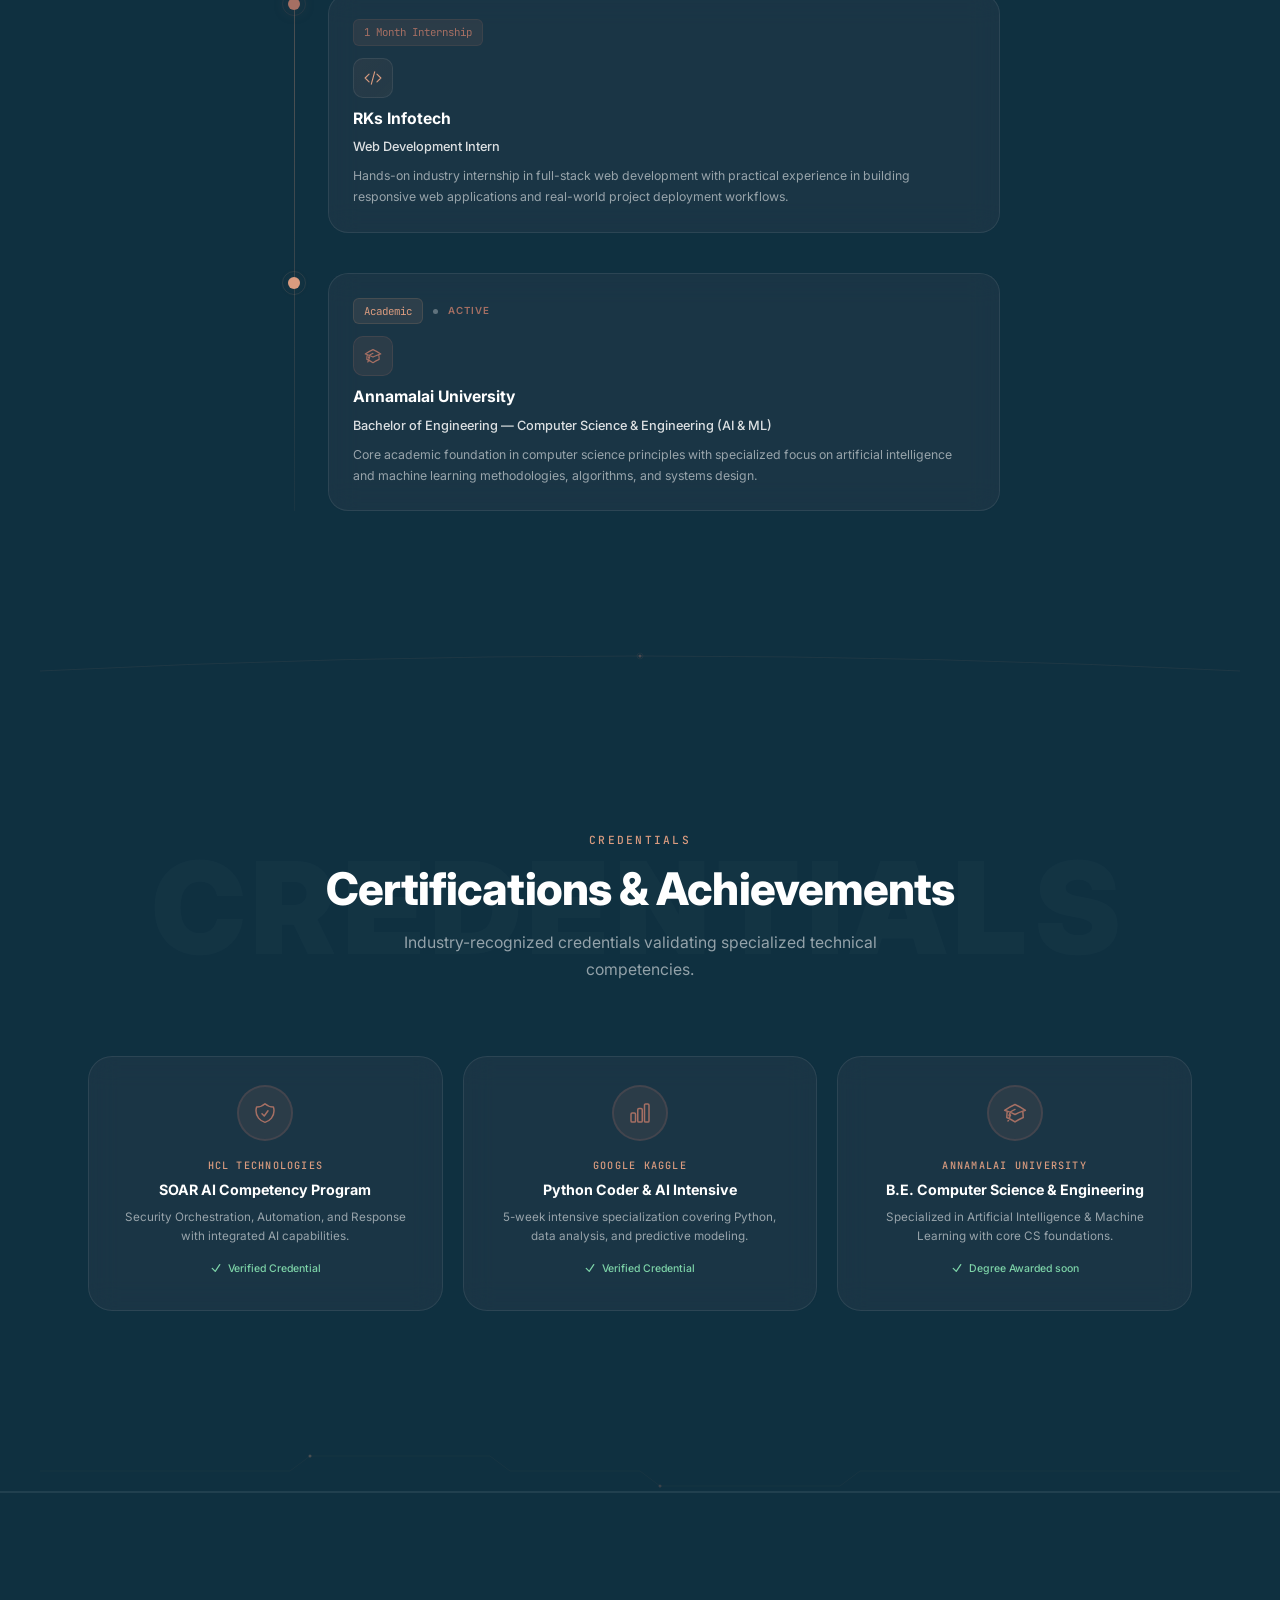
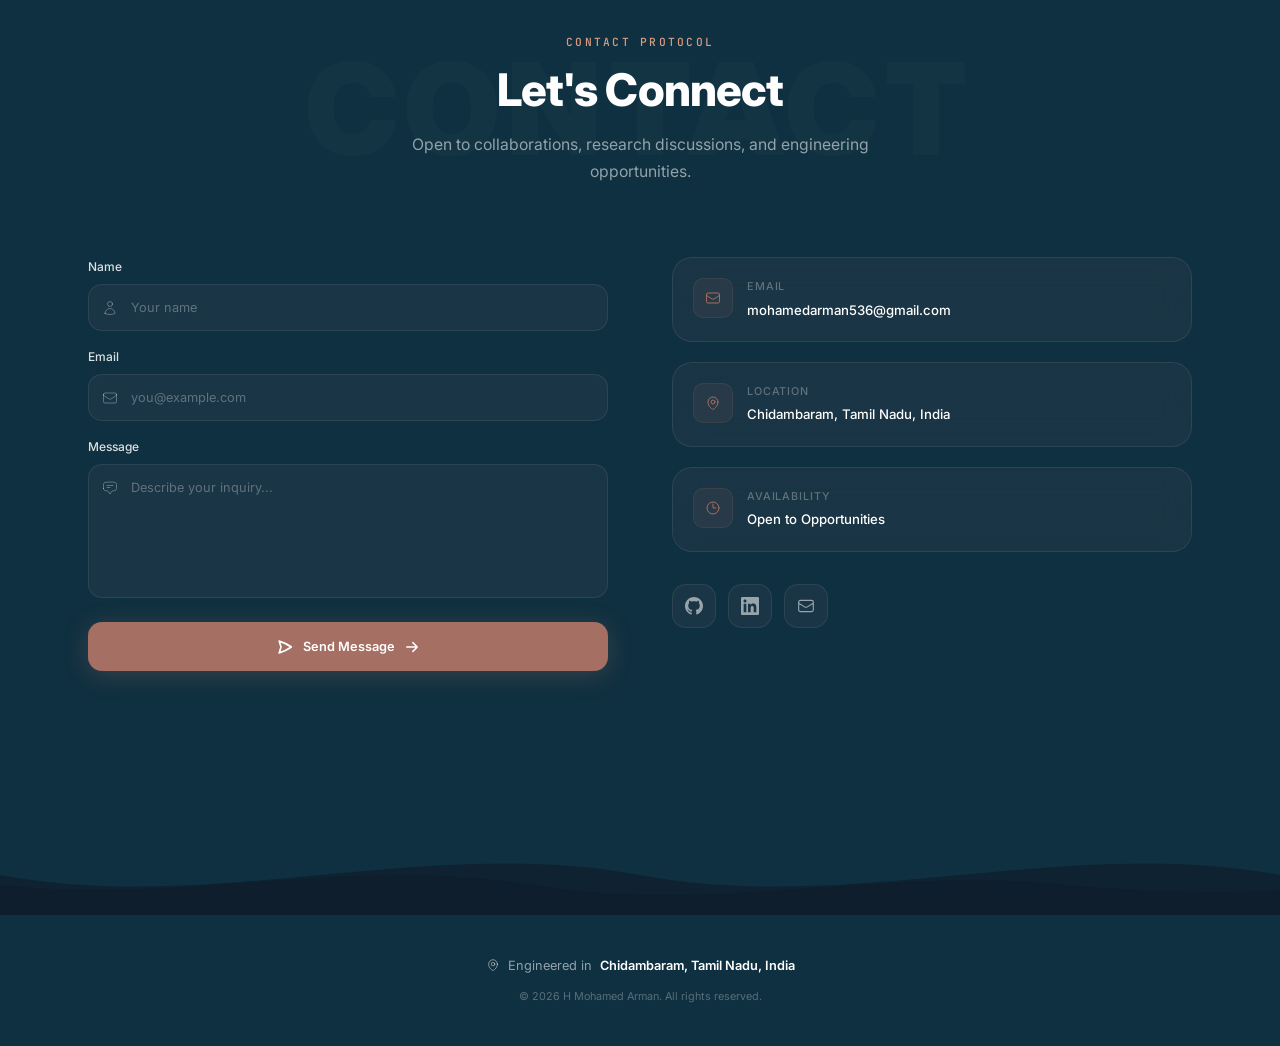
==== commit 5fad9178: "index2.html" ====
--- a/index.html
+++ b/index.html
@@ -622,6 +622,8 @@
           <div class="timeline-card">
             <div class="timeline-meta">
               <span class="timeline-date secondary">Academic</span>
+              <span class="timeline-dot-row"><span class="timeline-dot-indicator"></span></span>
+              <span class="timeline-status">Active</span>
             </div>
             <div class="timeline-icon skill-icon primary">
               <svg width="18" height="18" fill="none" viewBox="0 0 24 24" stroke="currentColor" stroke-width="1.5"><path stroke-linecap="round" stroke-linejoin="round" d="M4.26 10.147a60.436 60.436 0 00-.491 6.347A48.627 48.627 0 0112 20.904a48.627 48.627 0 018.232-4.41 60.46 60.46 0 00-.491-6.347m-15.482 0a50.57 50.57 0 00-2.658-.813A59.905 59.905 0 0112 3.493a59.902 59.902 0 0110.399 5.84c-.896.248-1.783.52-2.658.814m-15.482 0A50.697 50.697 0 0112 13.489a50.702 50.702 0 017.74-3.342M6.75 15a.75.75 0 100-1.5.75.75 0 000 1.5zm0 0v-3.675A55.378 55.378 0 0112 8.443m-7.007 11.55A5.981 5.981 0 006.75 15.75v-1.5"/></svg>
@@ -629,8 +631,6 @@
             <h3 class="timeline-title">Annamalai University</h3>
             <p class="timeline-role">Bachelor of Engineering — Computer Science &amp; Engineering (AI &amp; ML)</p>
             <p class="timeline-desc">Core academic foundation in computer science principles with specialized focus on artificial intelligence and machine learning methodologies, algorithms, and systems design.</p>
-            <span class="timeline-dot-row"><span class="timeline-dot-indicator"></span></span>
-              <span class="timeline-status">Active</span>
           </div>
         </div>
       </div>
@@ -707,7 +707,7 @@
   </div>
 
   <!-- ═══════ CONTACT ═══════ -->
-  <section id="contact" class="section" style="border-top:1px solid var(--border);">
+  <section id="contact" class="section" style="border-top:2px solid var(--border);">
     <div class="container">
       <div class="section-header center" data-reveal>
         <span class="section-bg-title" aria-hidden="true">CONTACT</span>
@@ -804,7 +804,7 @@
         <svg width="14" height="14" fill="none" viewBox="0 0 24 24" stroke="currentColor" stroke-width="1.5"><path stroke-linecap="round" stroke-linejoin="round" d="M15 10.5a3 3 0 11-6 0 3 3 0 016 0z"/><path stroke-linecap="round" stroke-linejoin="round" d="M19.5 10.5c0 7.142-7.5 11.25-7.5 11.25S4.5 17.642 4.5 10.5a7.5 7.5 0 1115 0z"/></svg>
         Engineered in <strong>Chidambaram, Tamil Nadu, India</strong>
       </p>
-      <p class="footer-copy">&copy; <span id="current-year"></span> Mohamed Arman. All rights reserved.</p>
+      <p class="footer-copy">&copy; <span id="current-year"></span> H Mohamed Arman. All rights reserved.</p>
     </div>
   </footer>
 
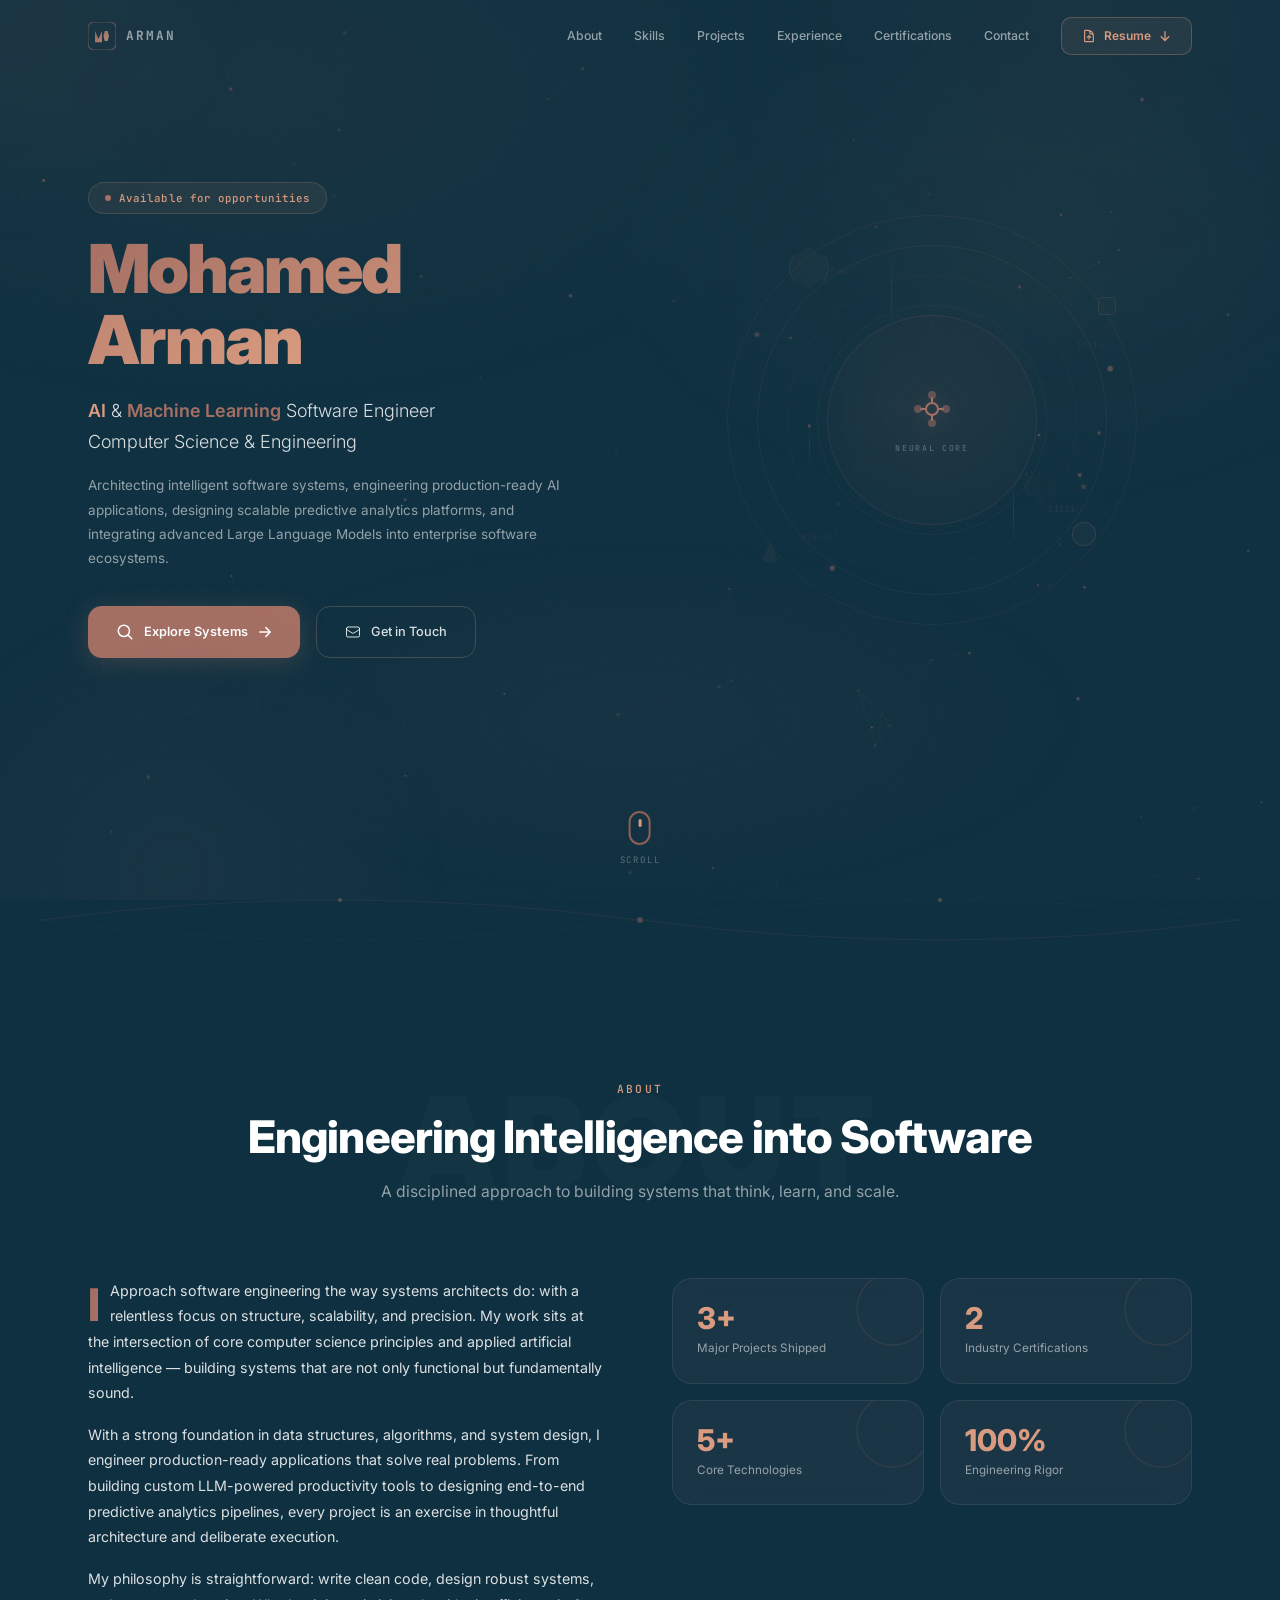
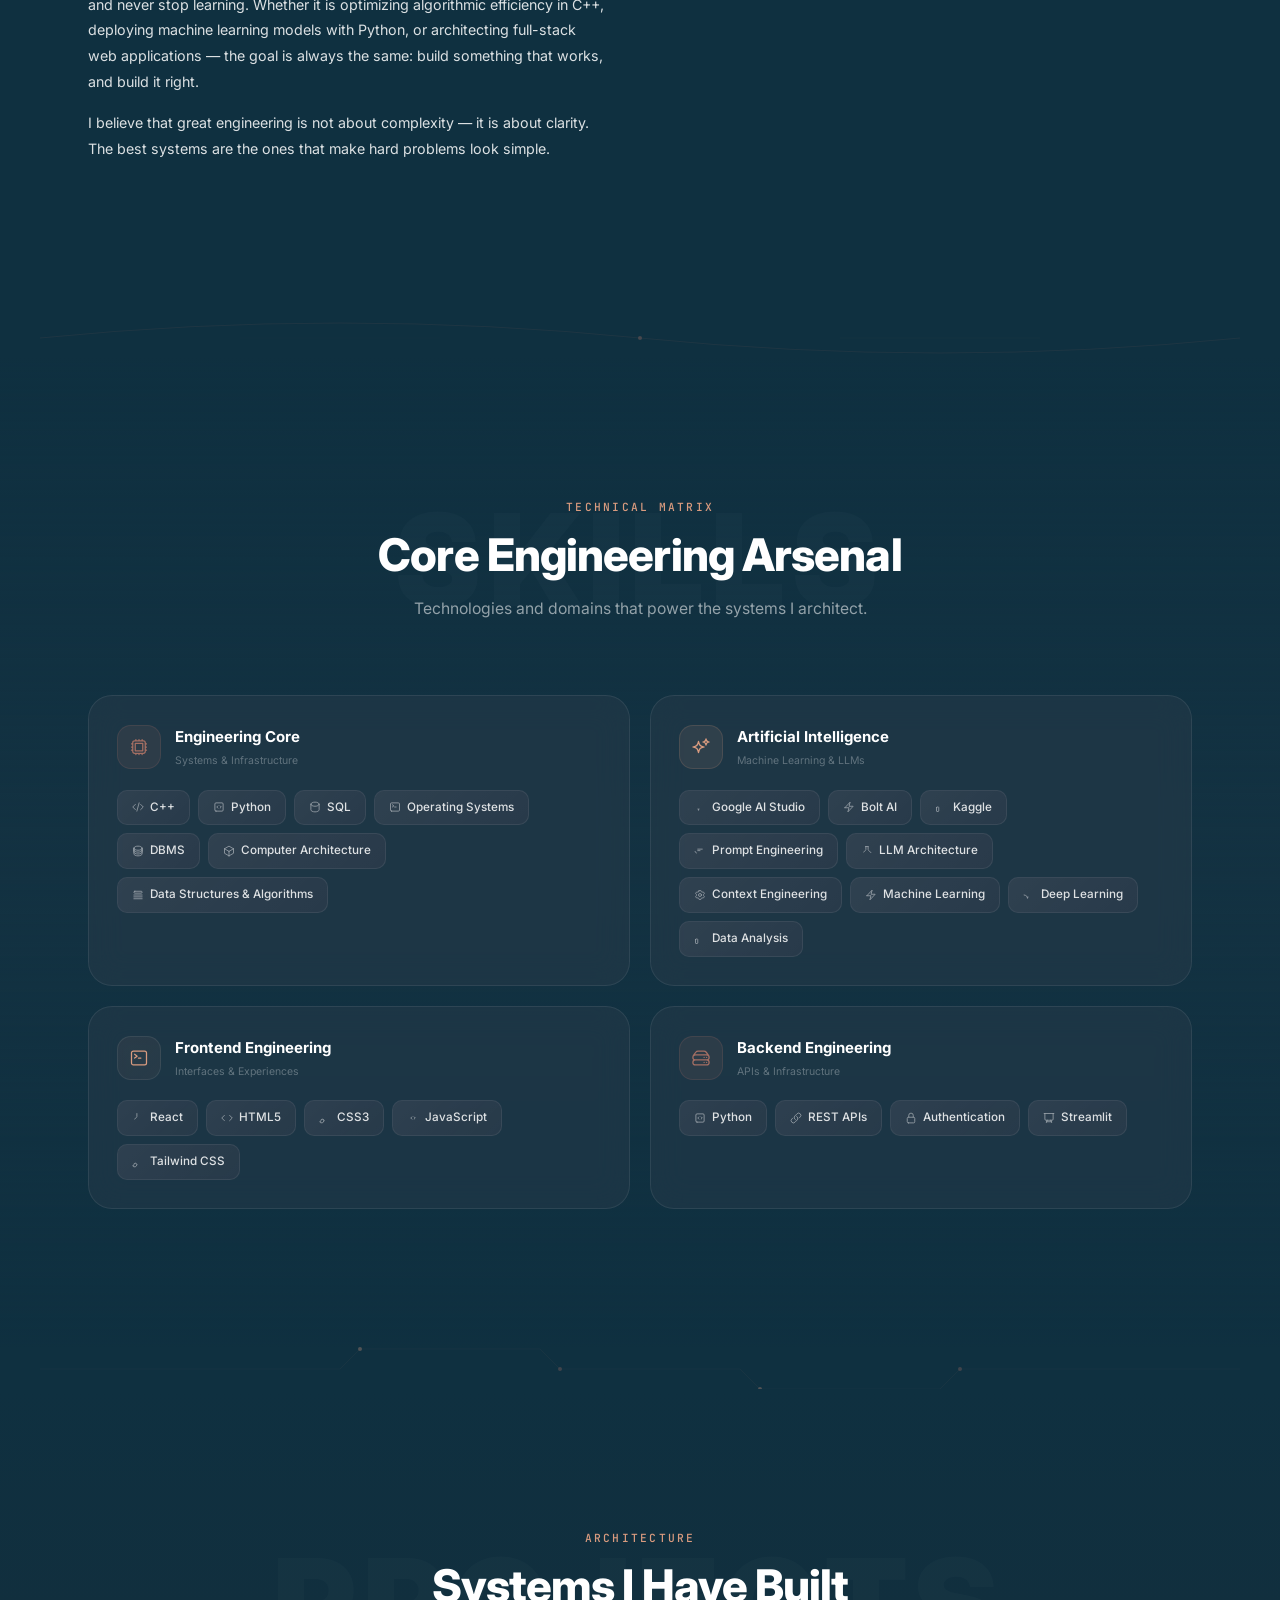
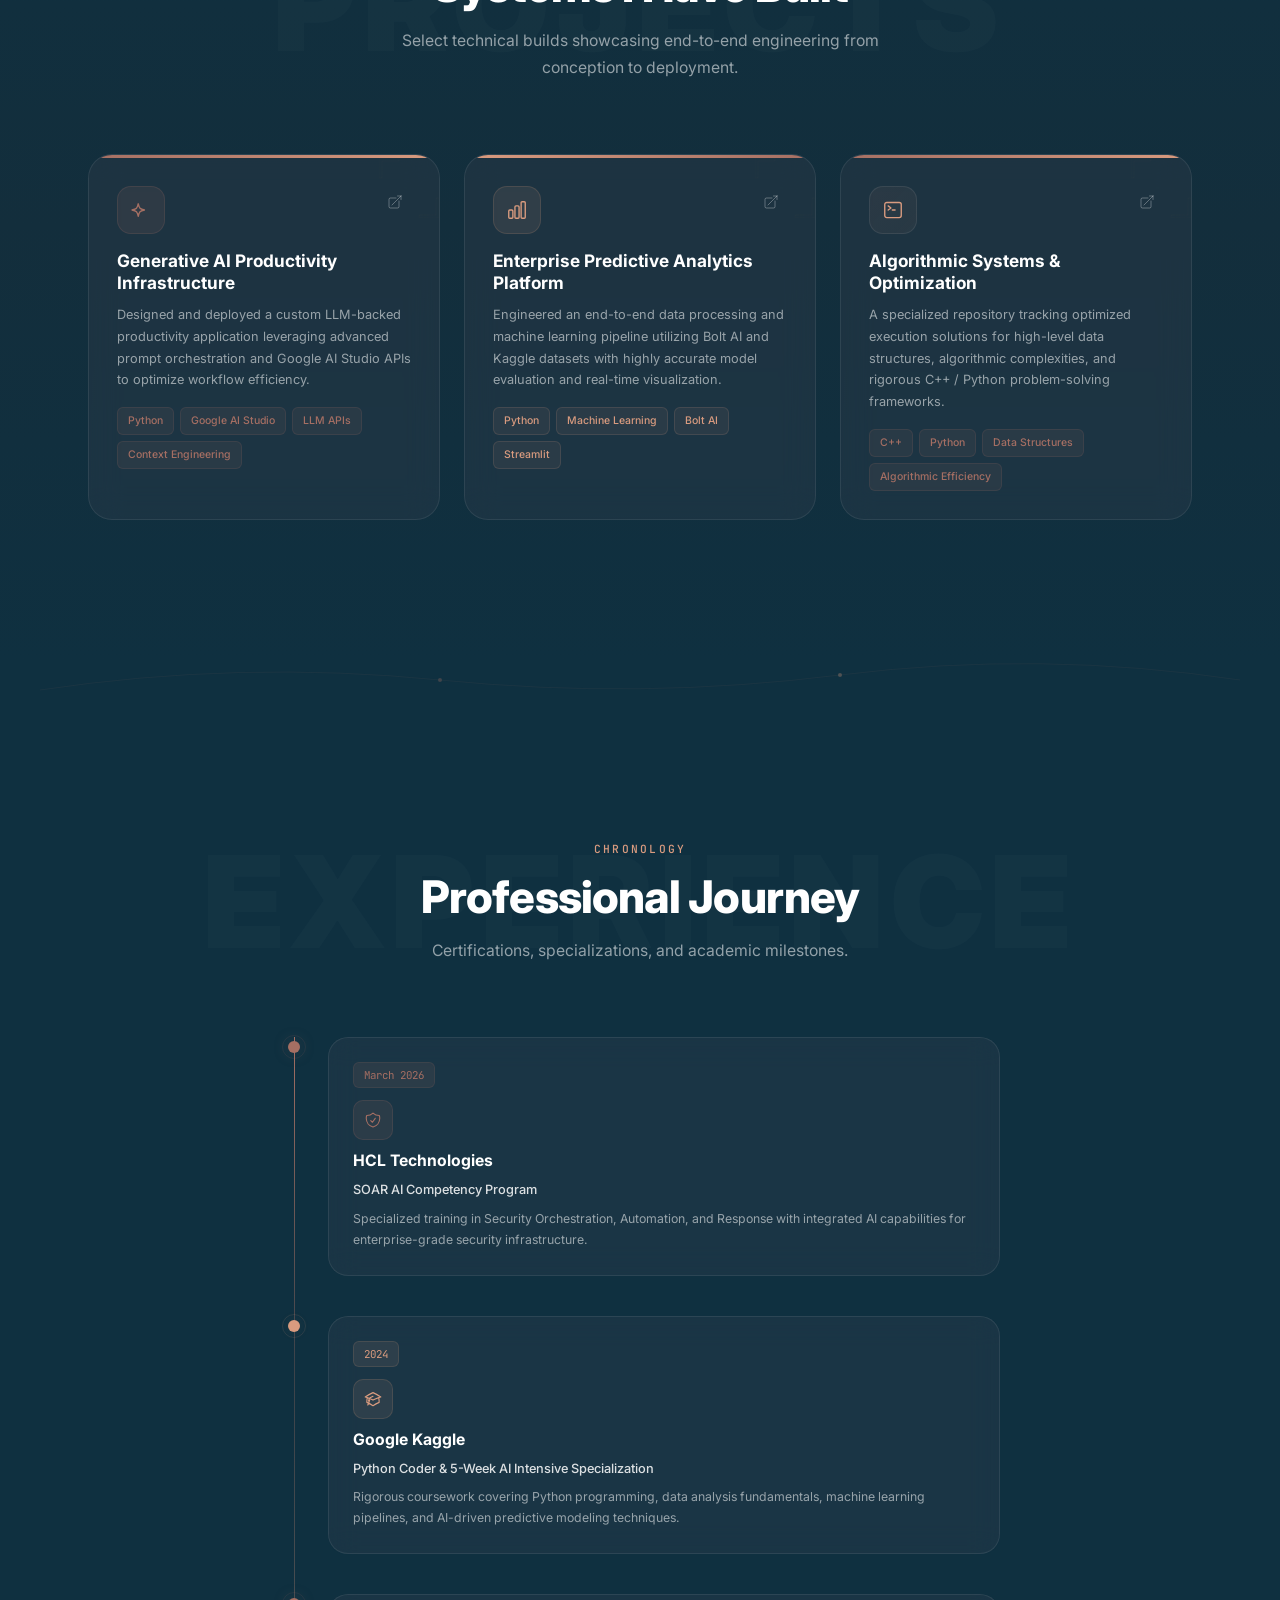
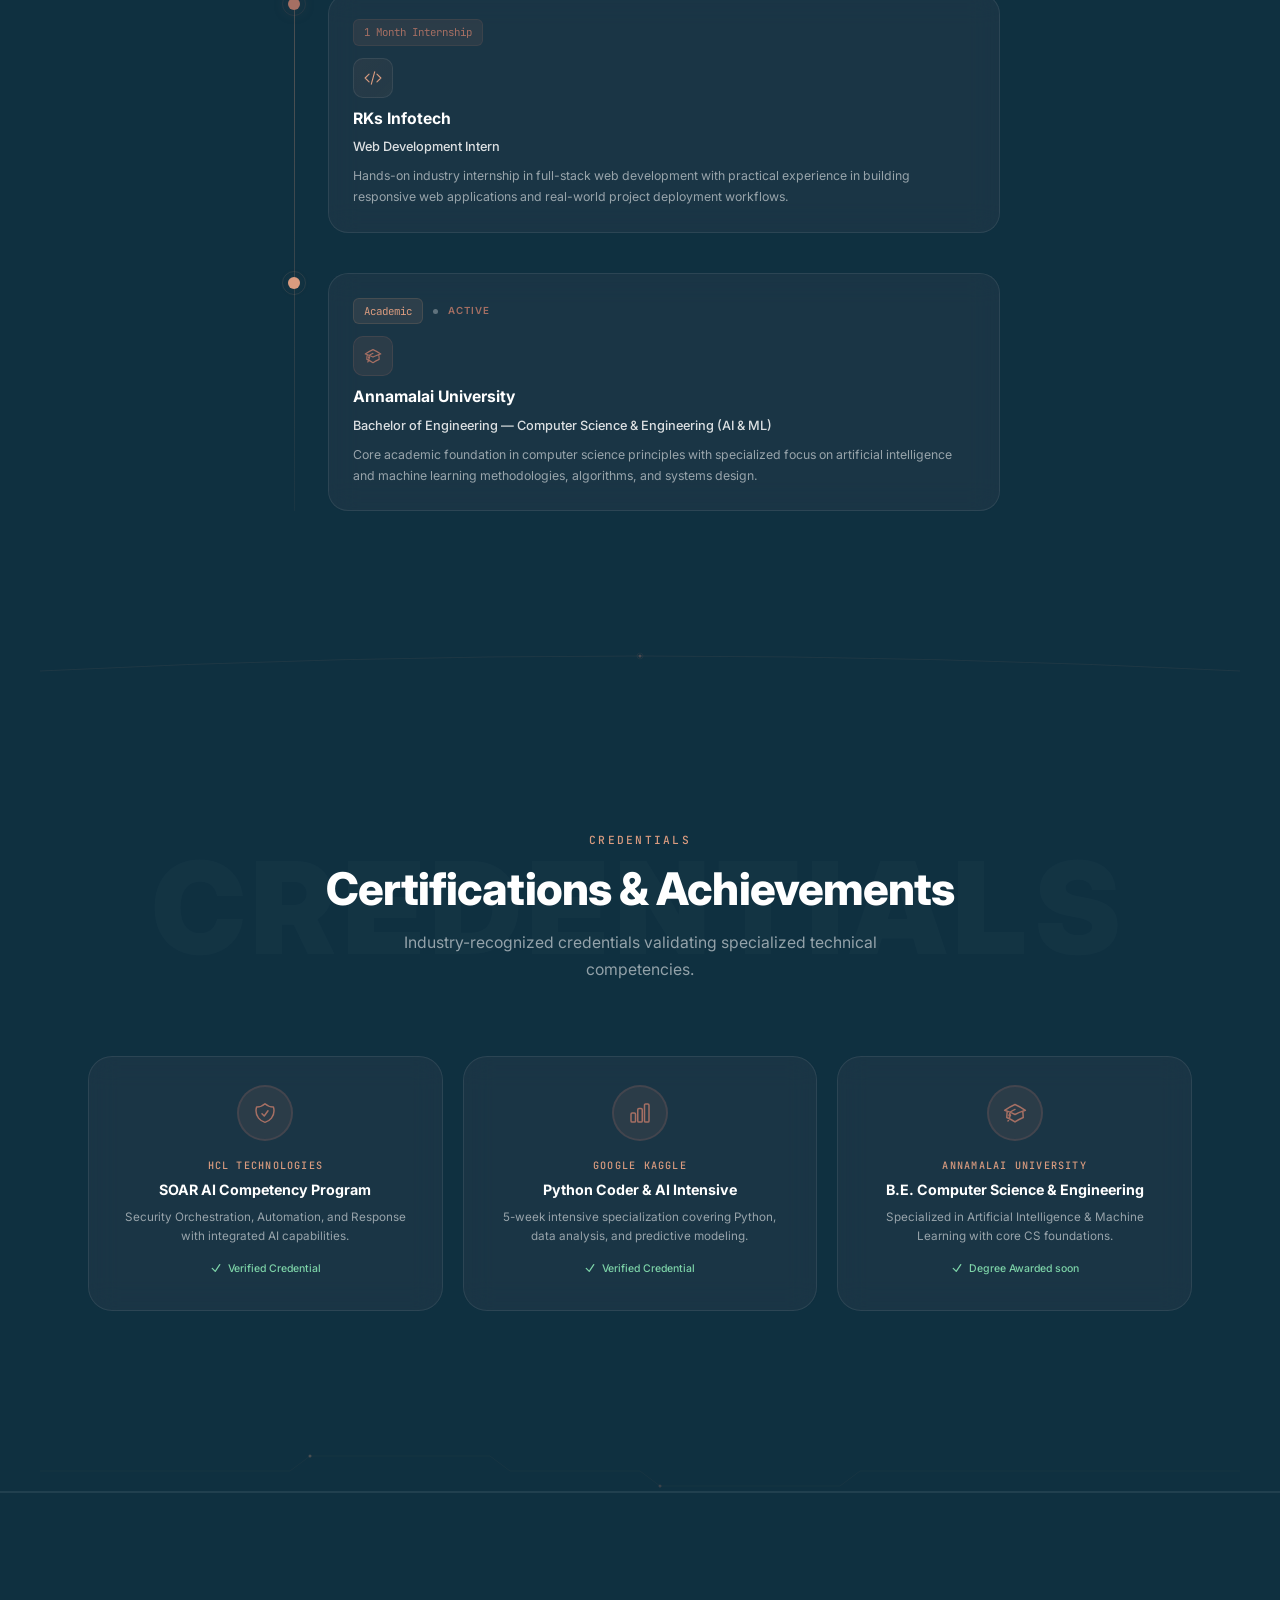
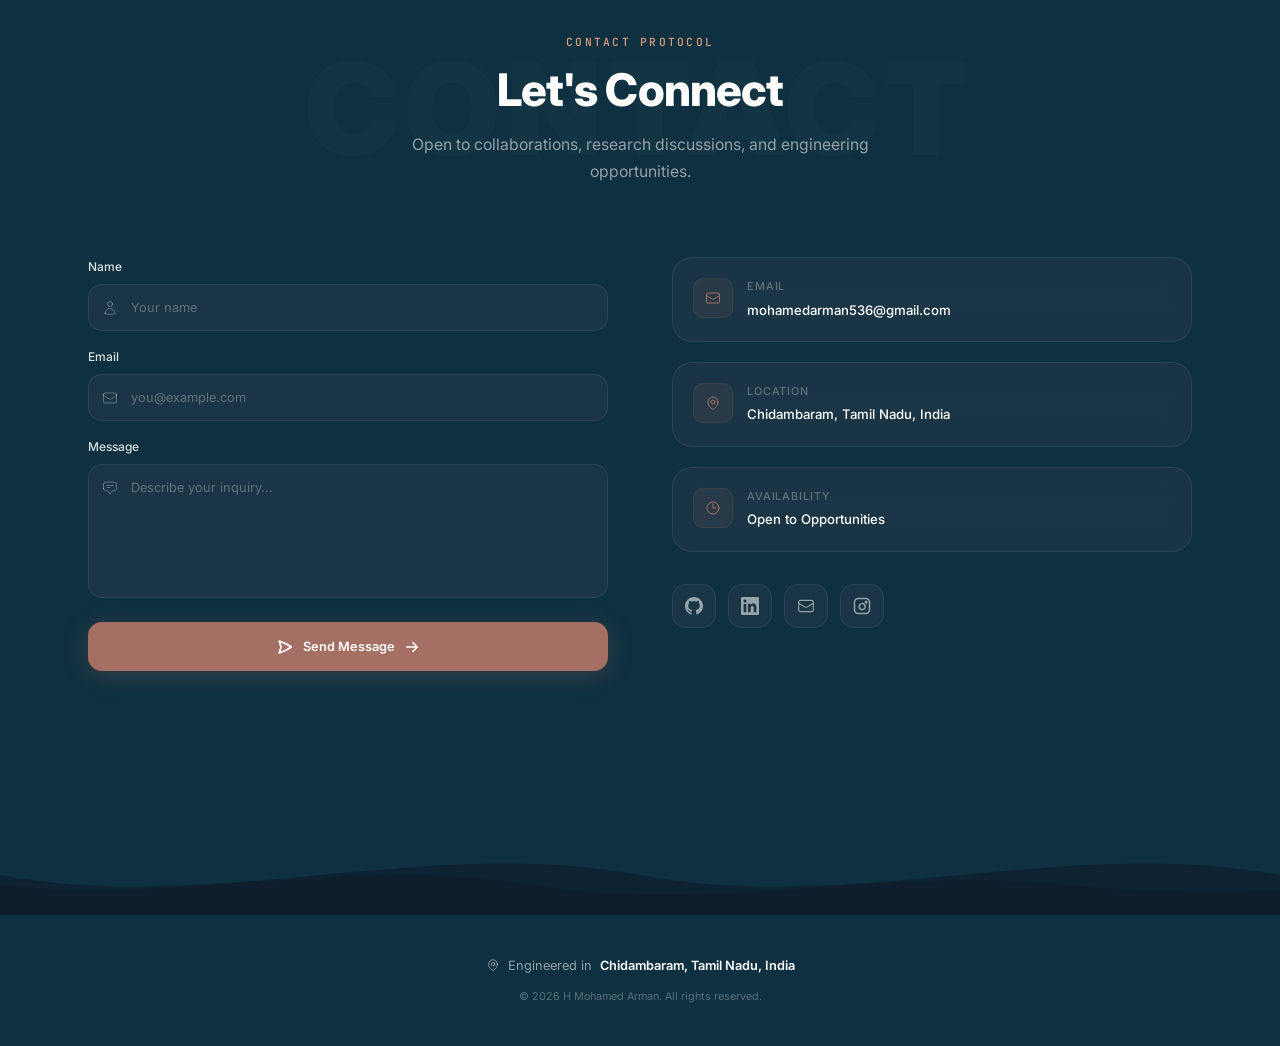
==== commit cddac7d1: "index3.html" ====
--- a/index.html
+++ b/index.html
@@ -786,6 +786,15 @@
             <a href="mailto:mohamedarman536@gmail.com" class="social-link" aria-label="Send email">
               <svg width="18" height="18" fill="none" viewBox="0 0 24 24" stroke="currentColor" stroke-width="1.5"><path stroke-linecap="round" stroke-linejoin="round" d="M21.75 6.75v10.5a2.25 2.25 0 01-2.25 2.25h-15a2.25 2.25 0 01-2.25-2.25V6.75m19.5 0A2.25 2.25 0 0019.5 4.5h-15a2.25 2.25 0 00-2.25 2.25m19.5 0v.243a2.25 2.25 0 01-1.07 1.916l-7.5 4.615a2.25 2.25 0 01-2.36 0L3.32 8.91a2.25 2.25 0 01-1.07-1.916V6.75"/></svg>
             </a>
+            <a href="https://www.instagram.com/_.mr.armaxx._?igsh=dGgwYngzM2d0eXY4" target="_blank"
+              rel="noopener noreferrer" class="social-link" aria-label="Instagram profile">
+              <svg width="18" height="18" viewBox="0 0 24 24" fill="none" stroke="currentColor" stroke-width="2"
+                stroke-linecap="round" stroke-linejoin="round">
+                <rect x="2" y="2" width="20" height="20" rx="5" ry="5"></rect>
+                <path d="M16 11.37a4 4 0 1 1-7.74 1.26 4 4 0 0 1 7.74-1.26z"></path>
+                <circle cx="17.5" cy="6.5" r="1"></circle>
+              </svg>
+            </a>
           </div>
         </div>
       </div>
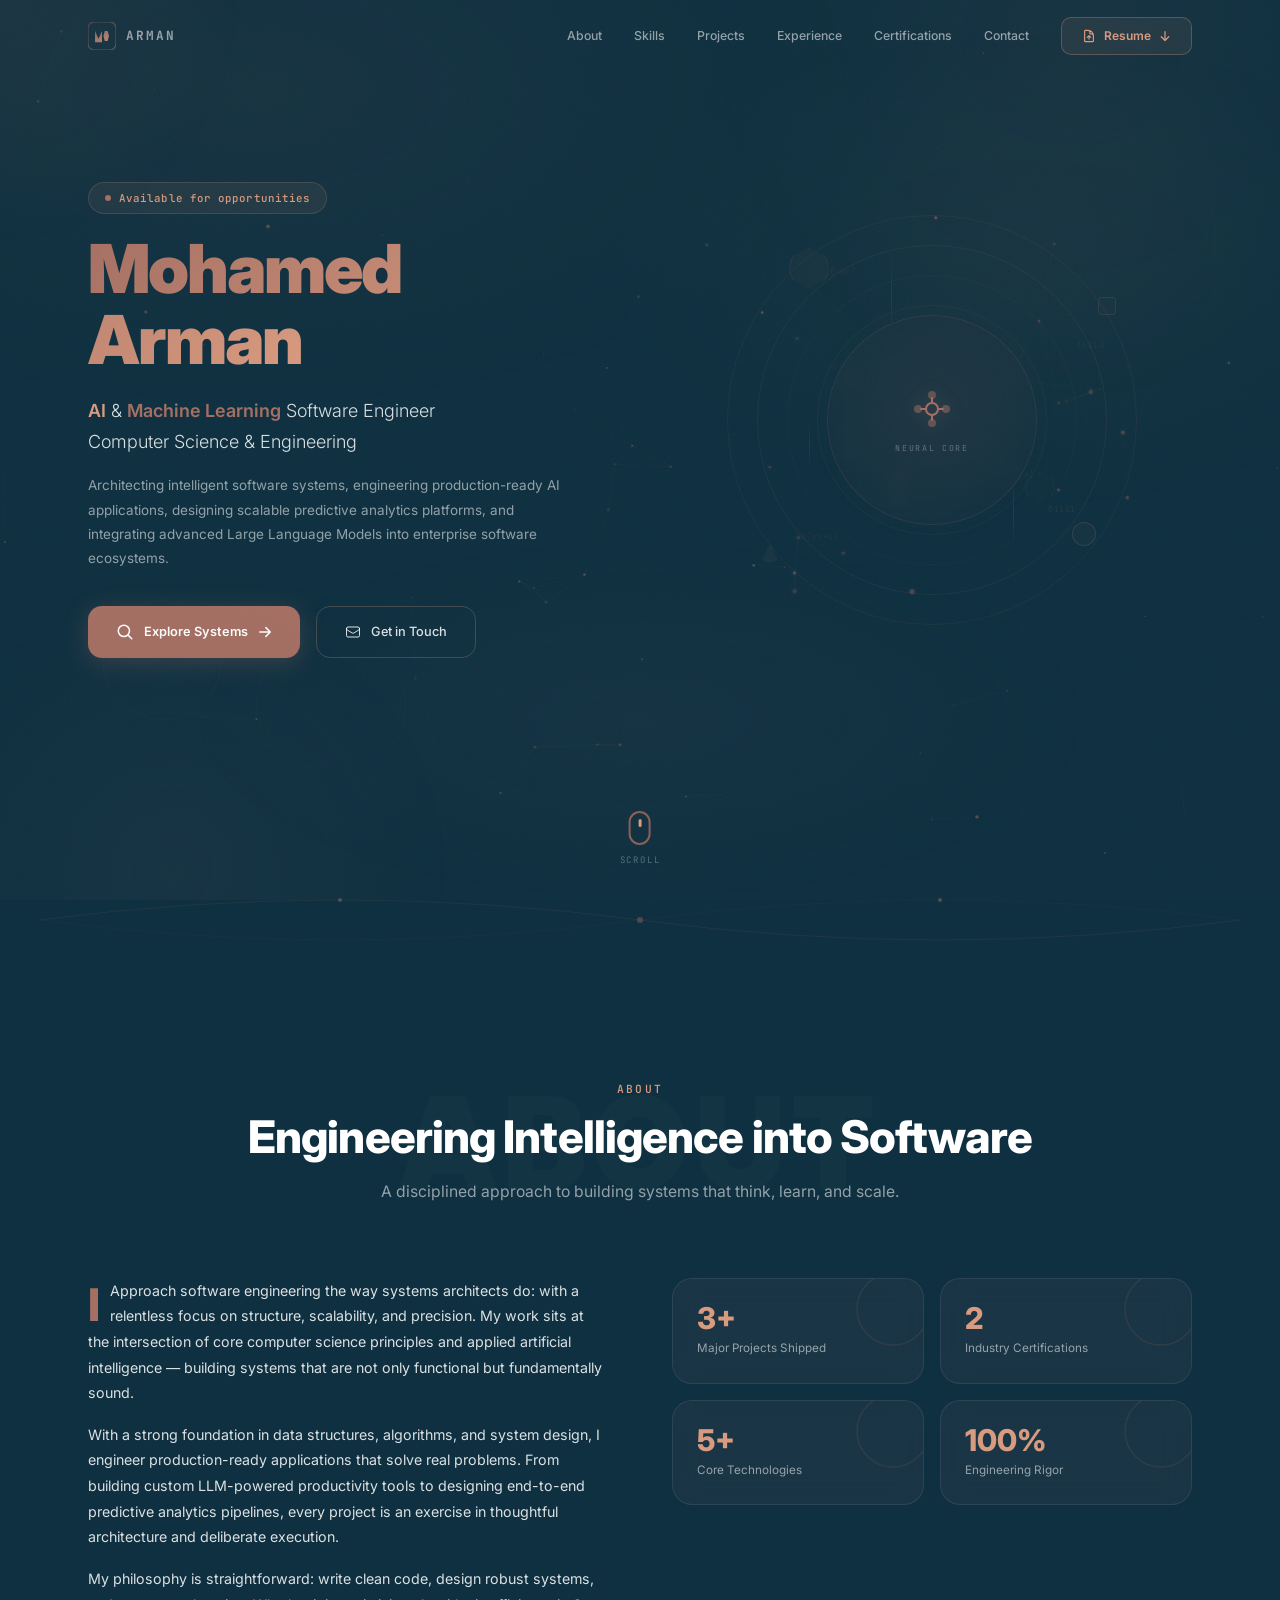
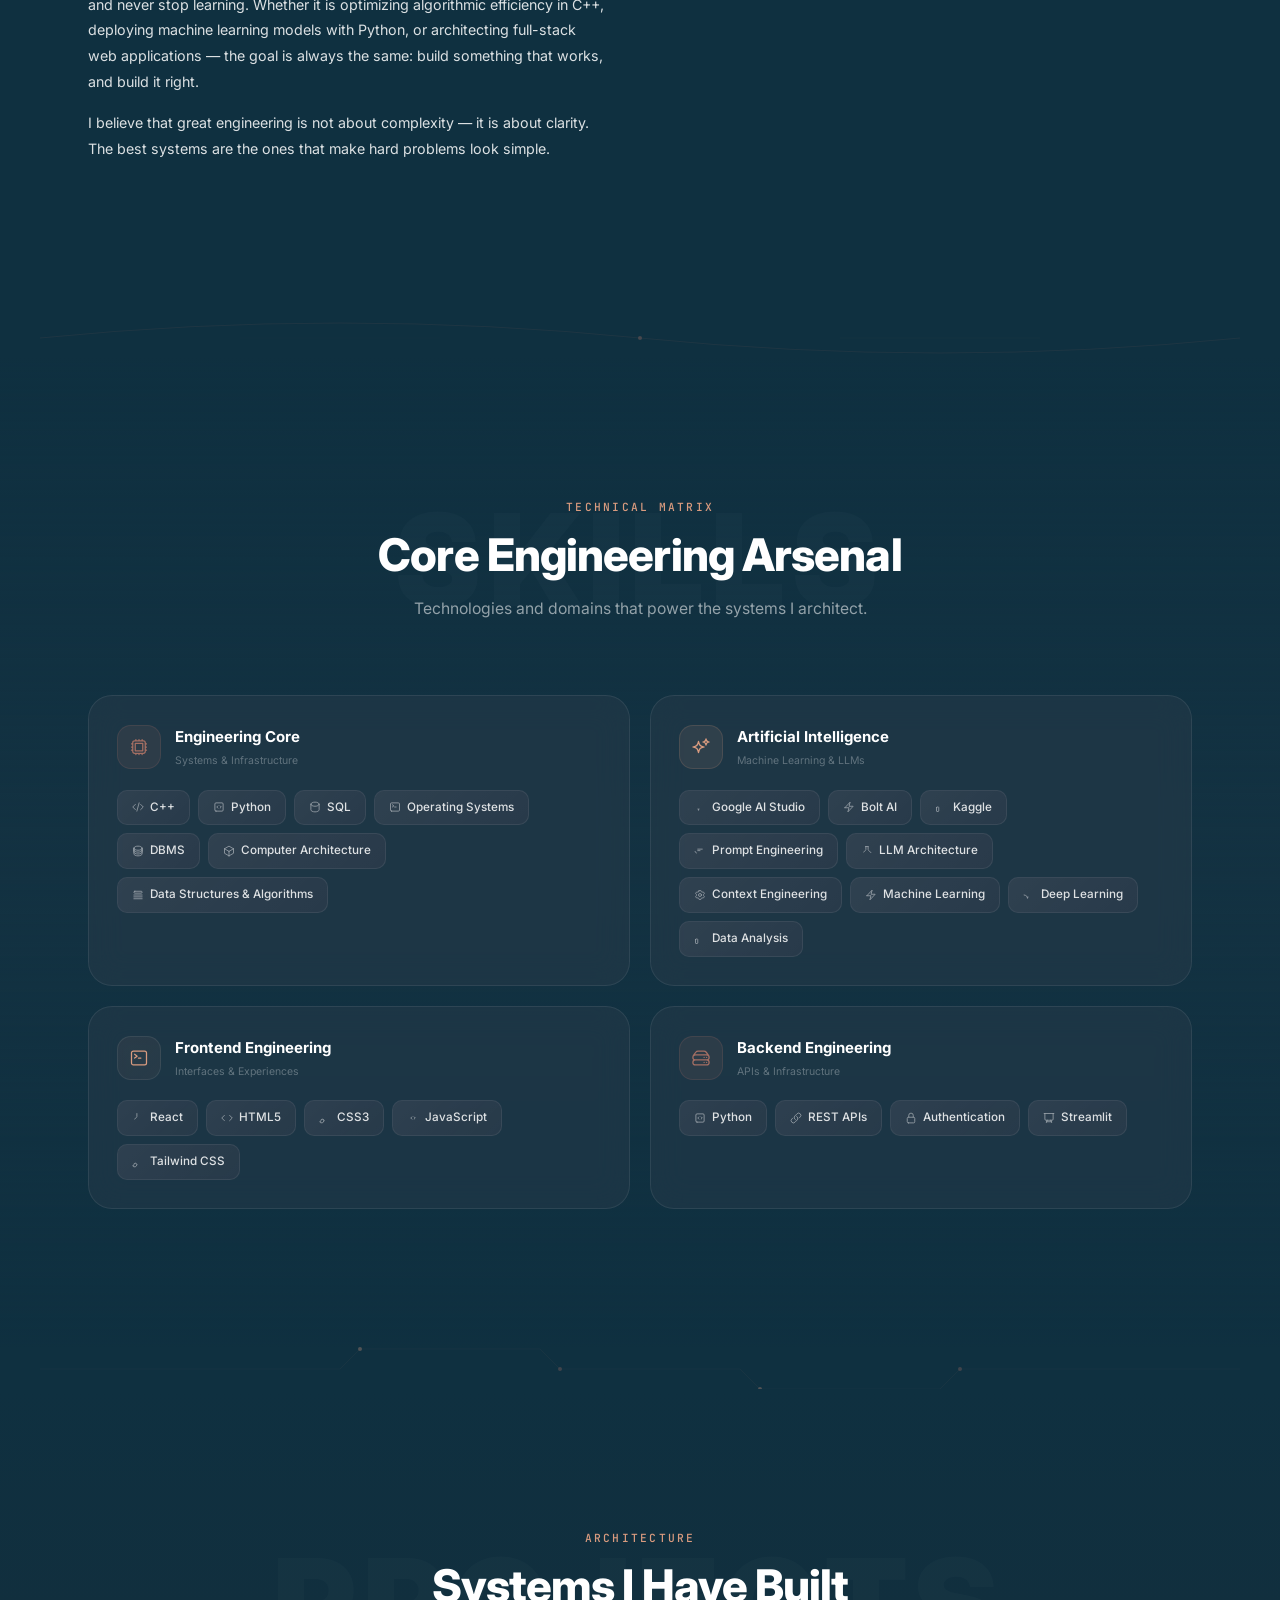
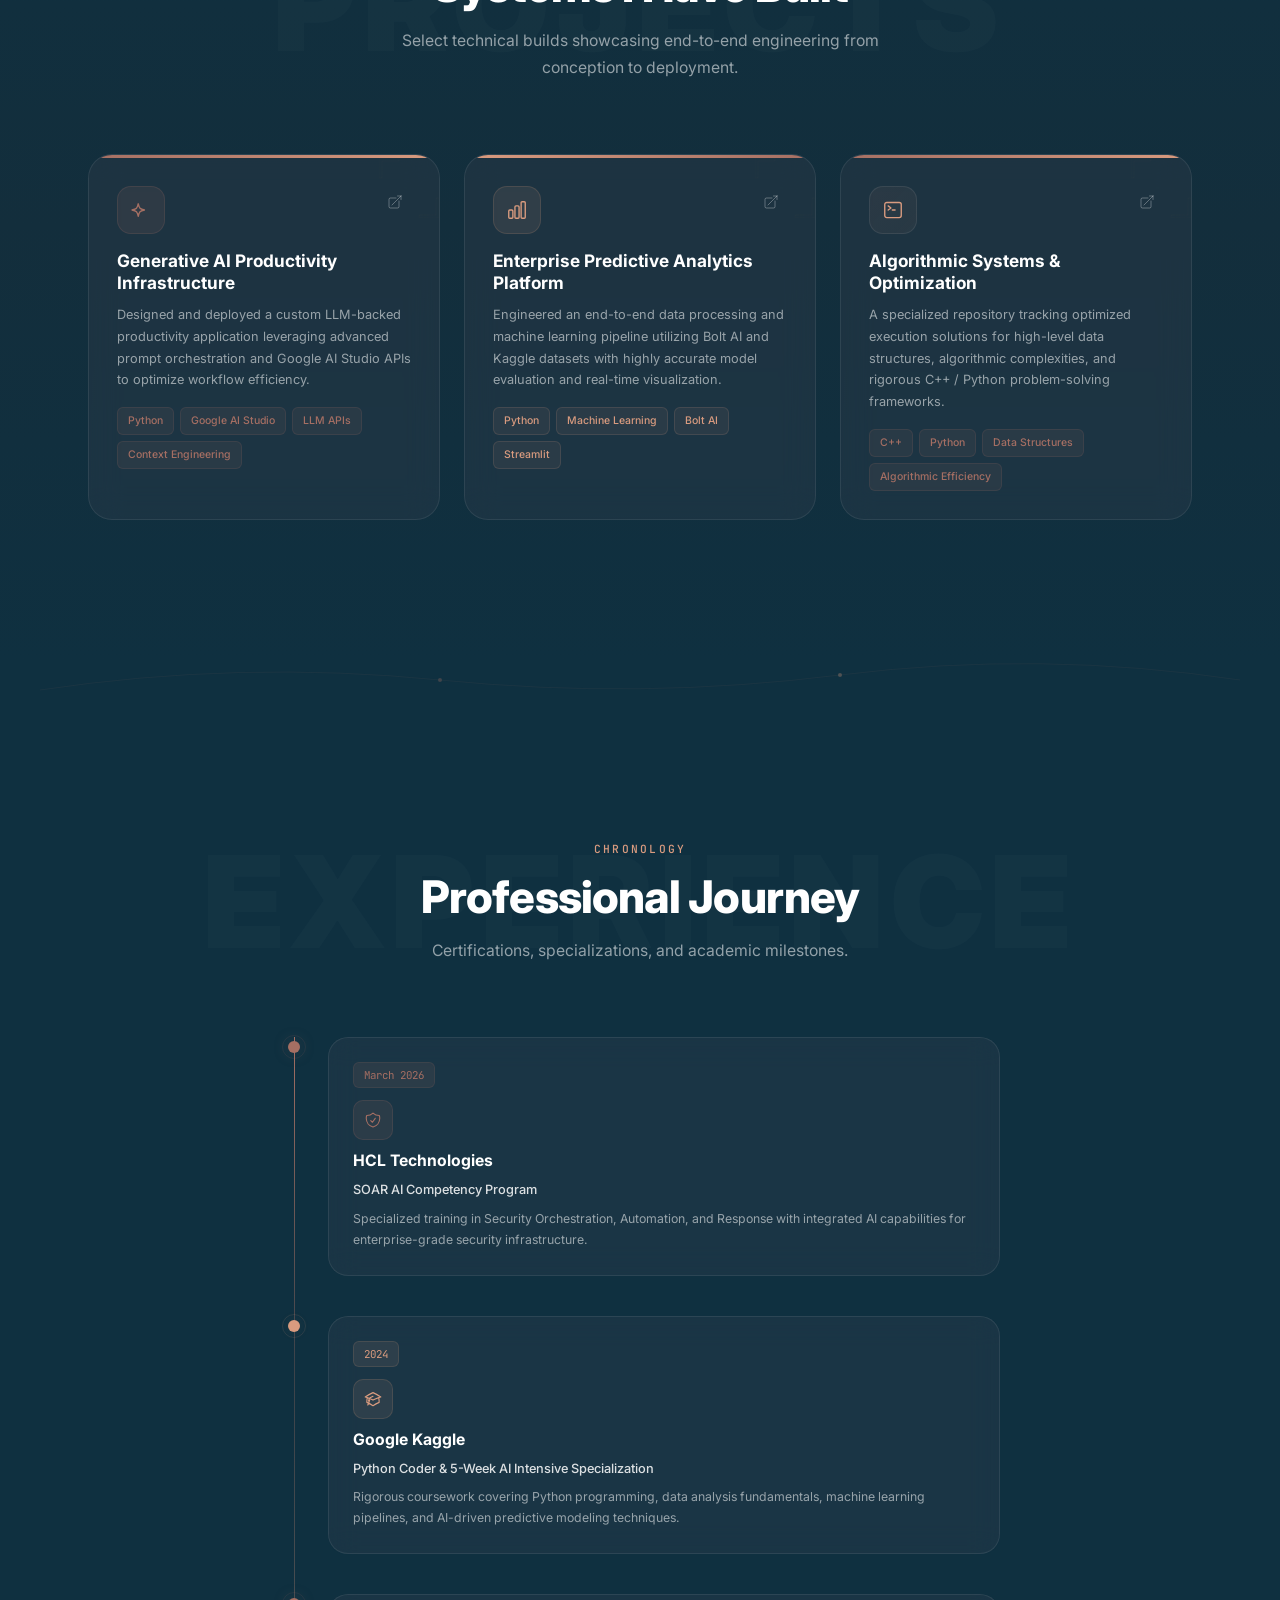
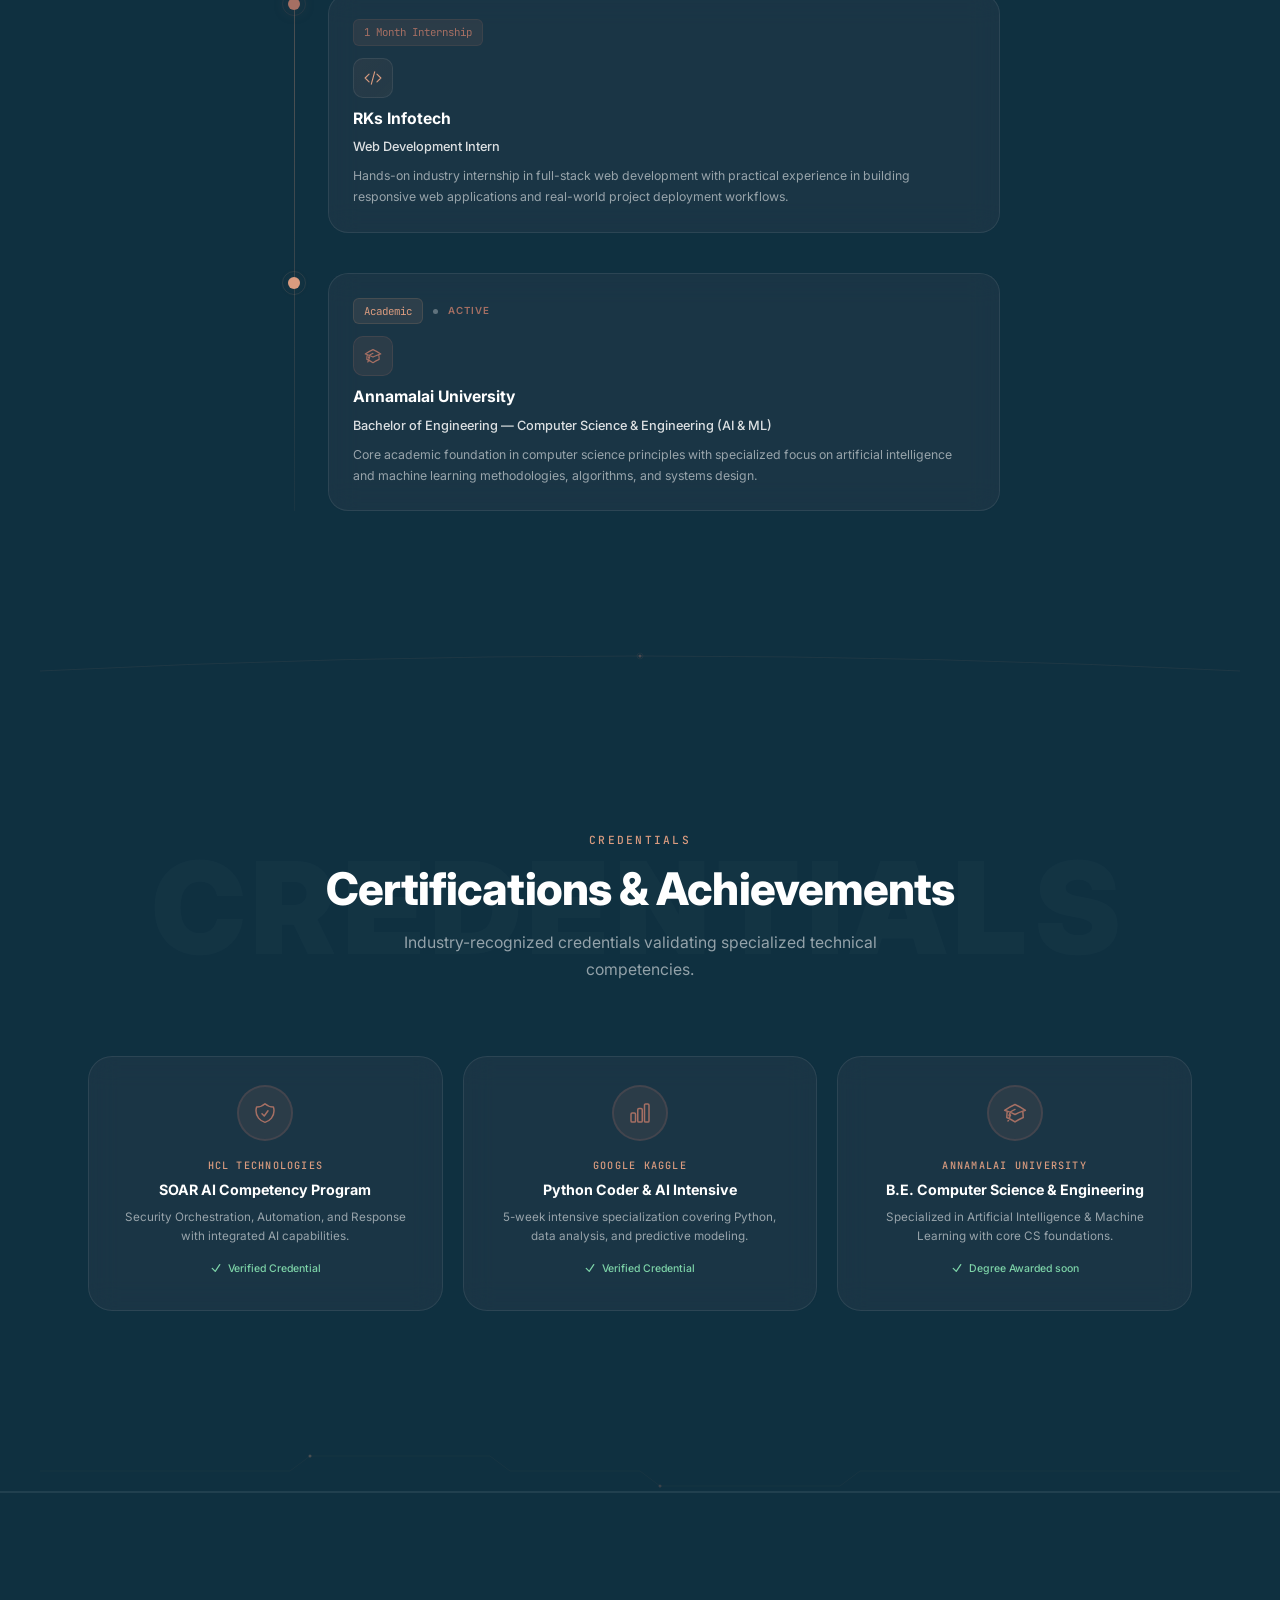
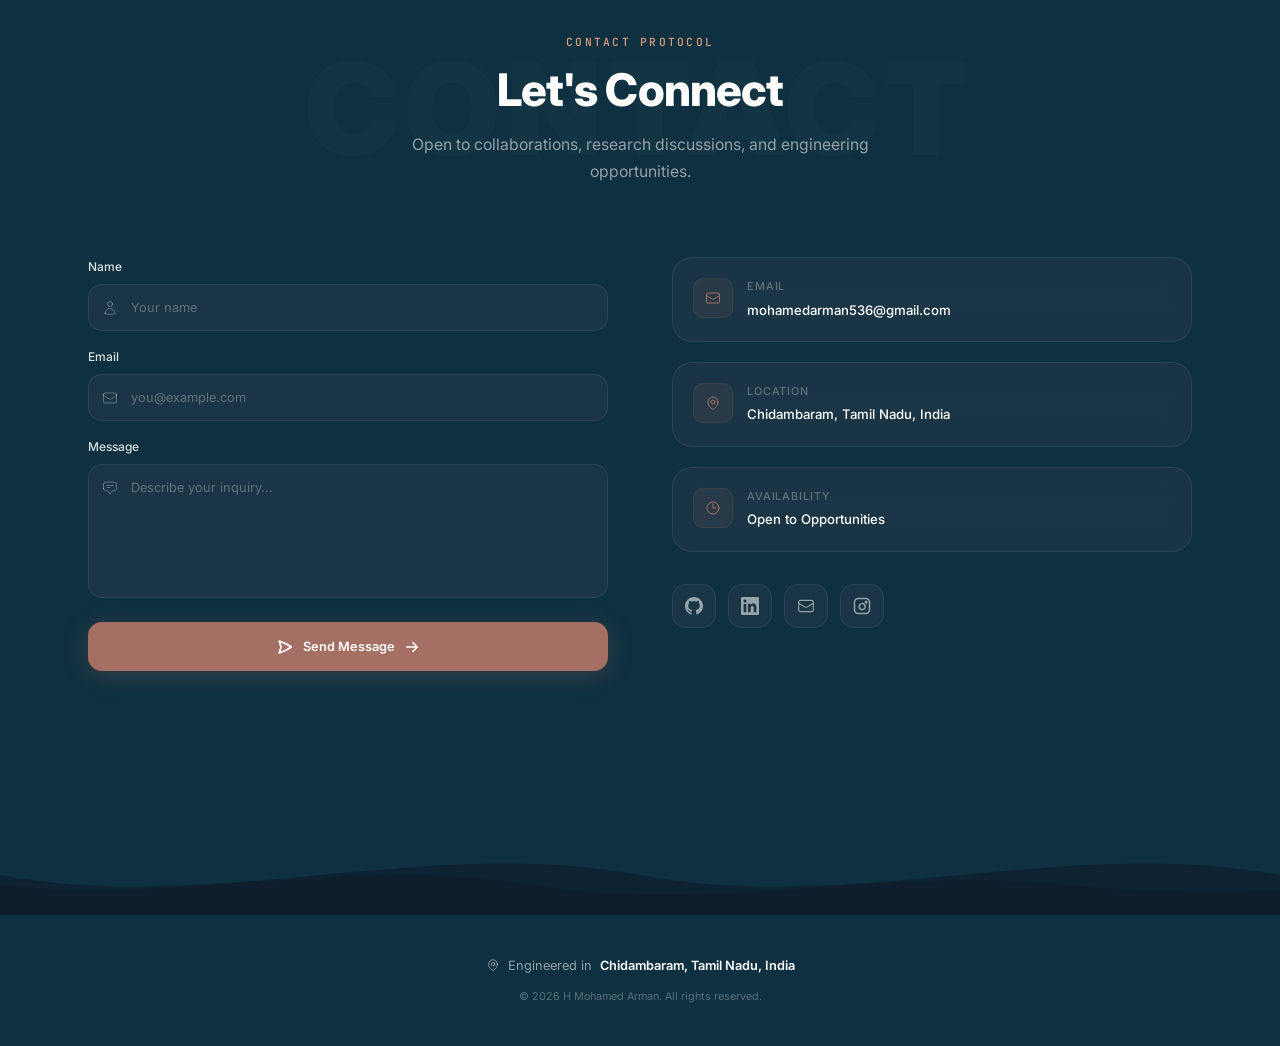
==== commit 09134bbb: "Update contact form with action and submit button ID" ====
--- a/index.html
+++ b/index.html
@@ -717,7 +717,8 @@
       </div>
 
       <div class="contact-grid">
-        <form id="contact-form" class="contact-form" novalidate data-reveal="left">
+        <form id="contact-form" class="contact-form" action="https://api.web3forms.com/submit" method="POST" novalidate data-reveal="left">
+          <input type="hidden" name="access_key" value="98160856-be68-4f23-b19a-ba7f79df3d67">
           <div class="form-group">
             <label for="name" class="form-label">Name</label>
             <div class="form-input-wrap">
@@ -739,9 +740,9 @@
               <textarea id="message" name="message" rows="5" required class="form-textarea" placeholder="Describe your inquiry..."></textarea>
             </div>
           </div>
-          <button type="submit" class="form-submit btn-light-sweep btn-ripple">
+          <button type="submit" class="form-submit btn-light-sweep btn-ripple" id="submit-btn">
             <svg width="16" height="16" fill="none" viewBox="0 0 24 24" stroke="currentColor" stroke-width="2.5"><path stroke-linecap="round" stroke-linejoin="round" d="M6 12L3.269 3.126A59.768 59.768 0 0121.485 12 59.77 59.77 0 013.27 20.876L5.999 12z"/></svg>
-            <span>Send Message</span>
+            <span id="submit-text">Send Message</span>
             <svg width="14" height="14" fill="none" viewBox="0 0 24 24" stroke="currentColor" stroke-width="2.5"><path stroke-linecap="round" stroke-linejoin="round" d="M13.5 4.5L21 12m0 0l-7.5 7.5M21 12H3"/></svg>
           </button>
           <div id="form-status" class="form-status hidden"></div>
